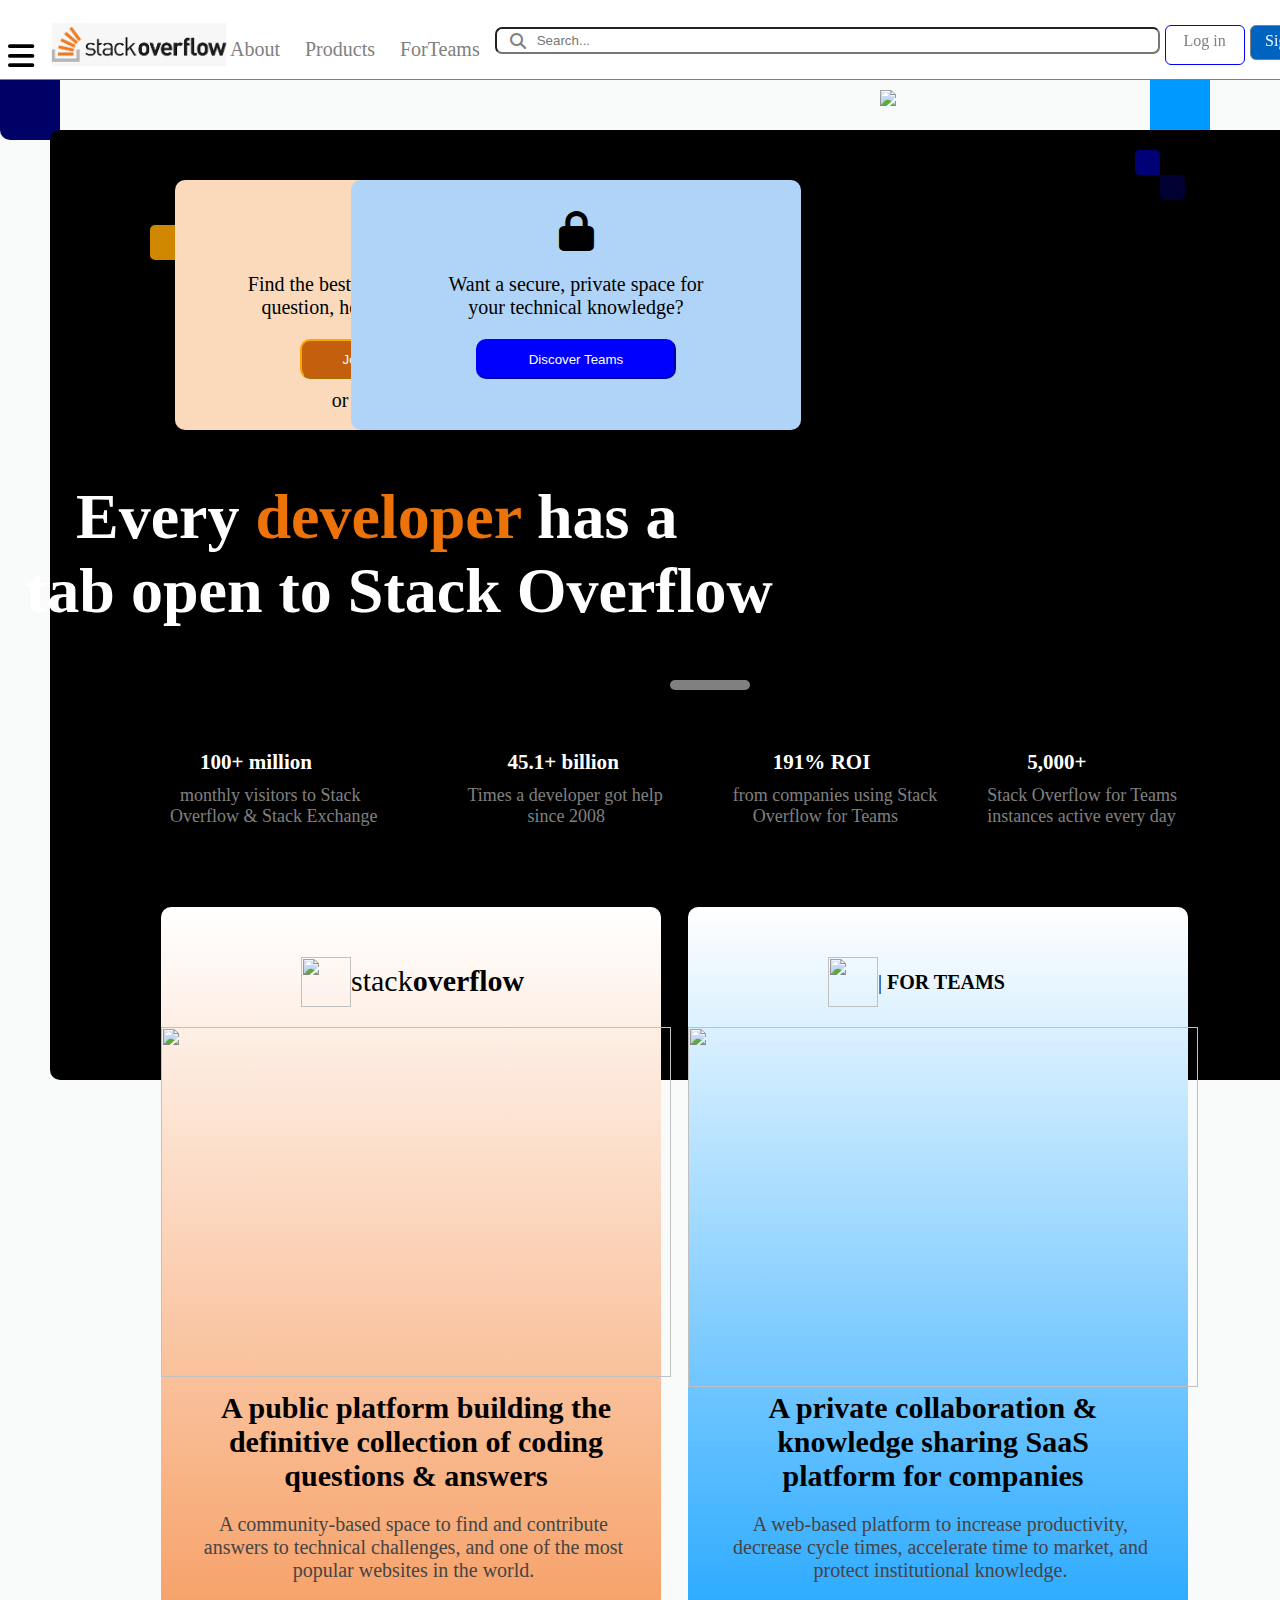
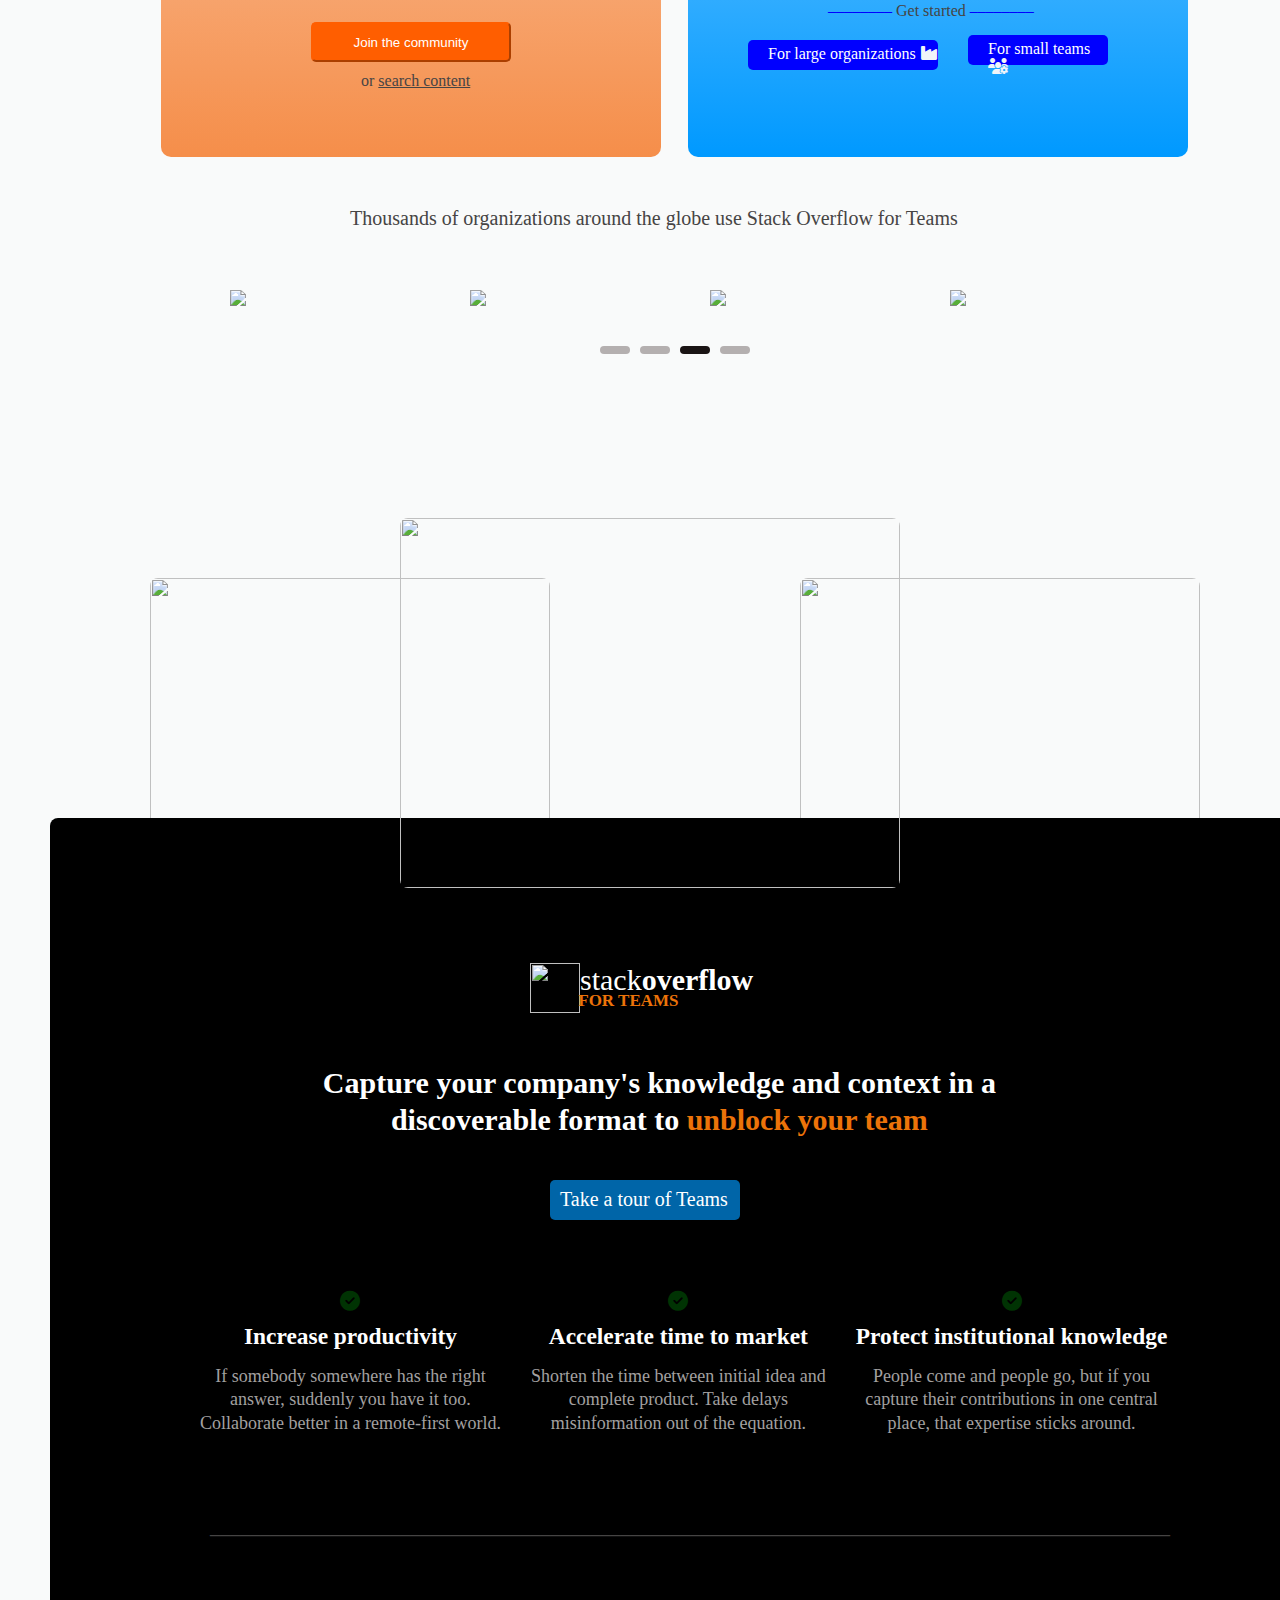
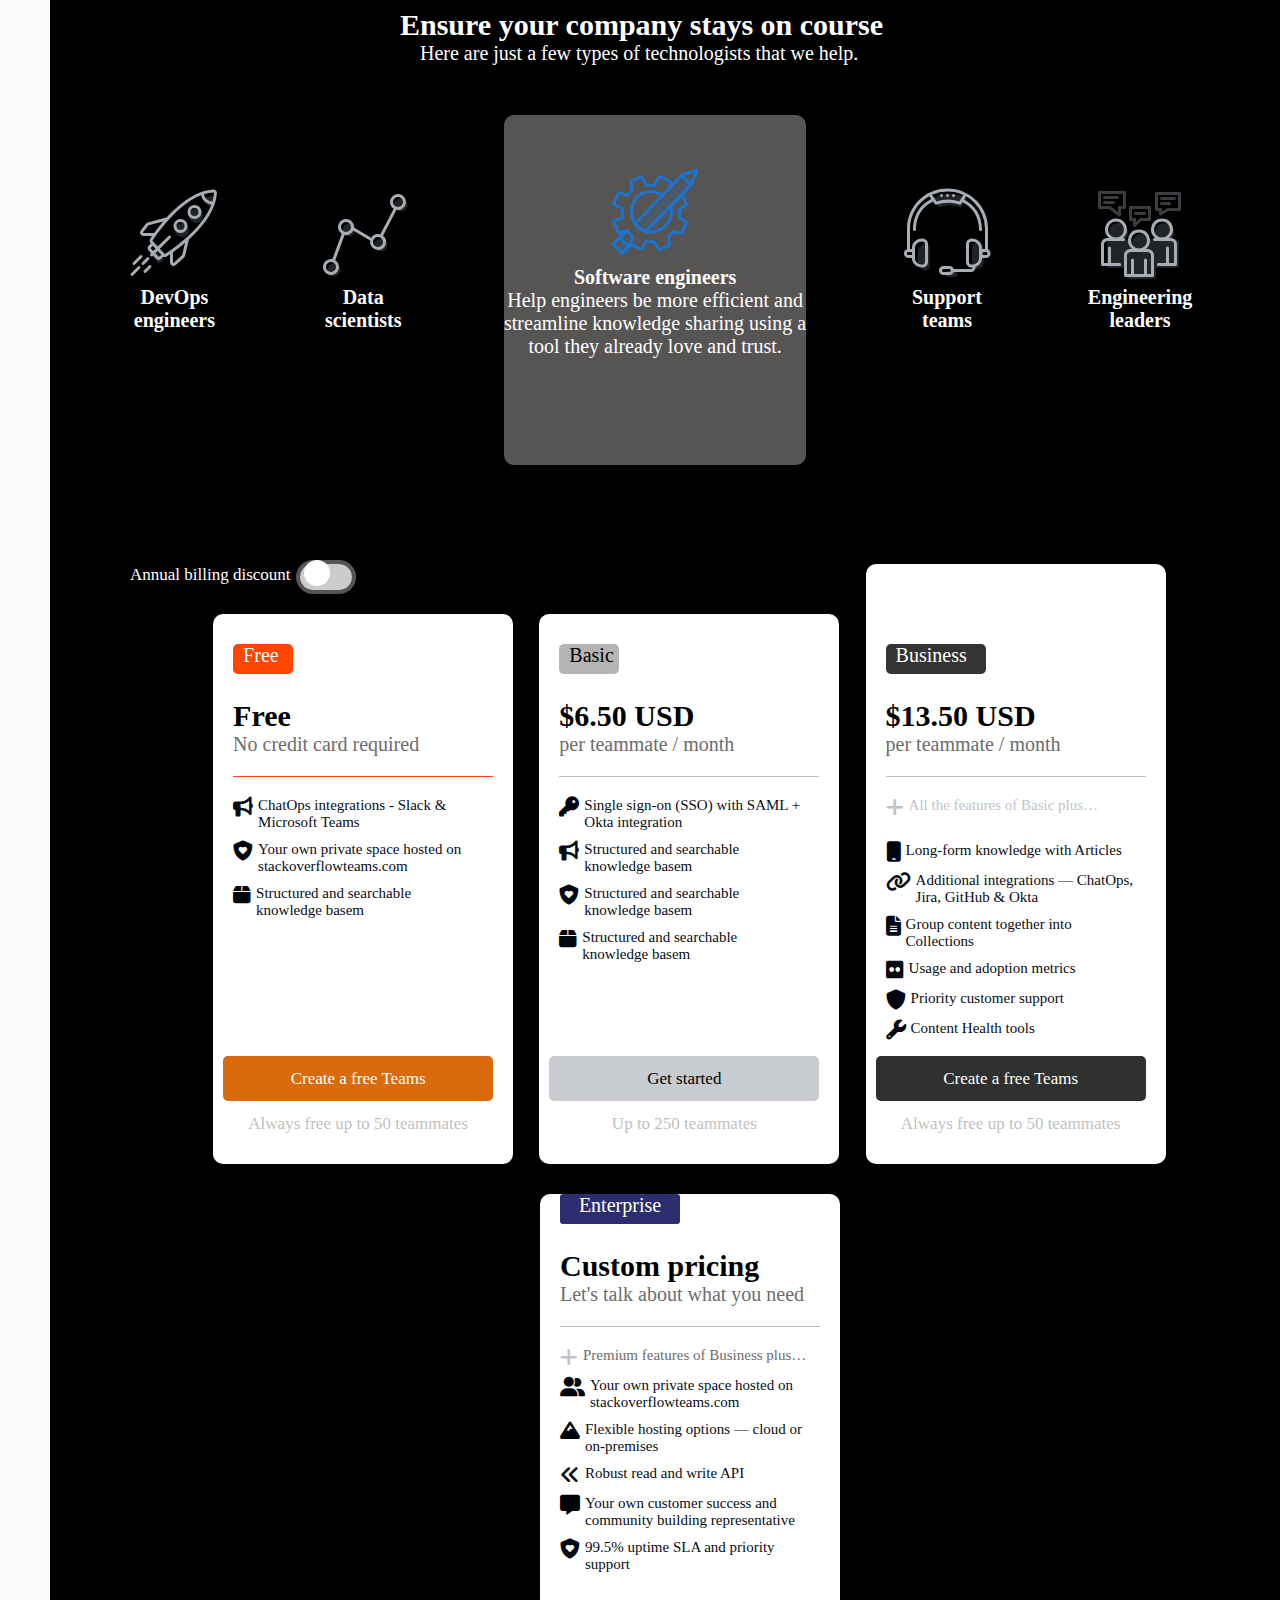
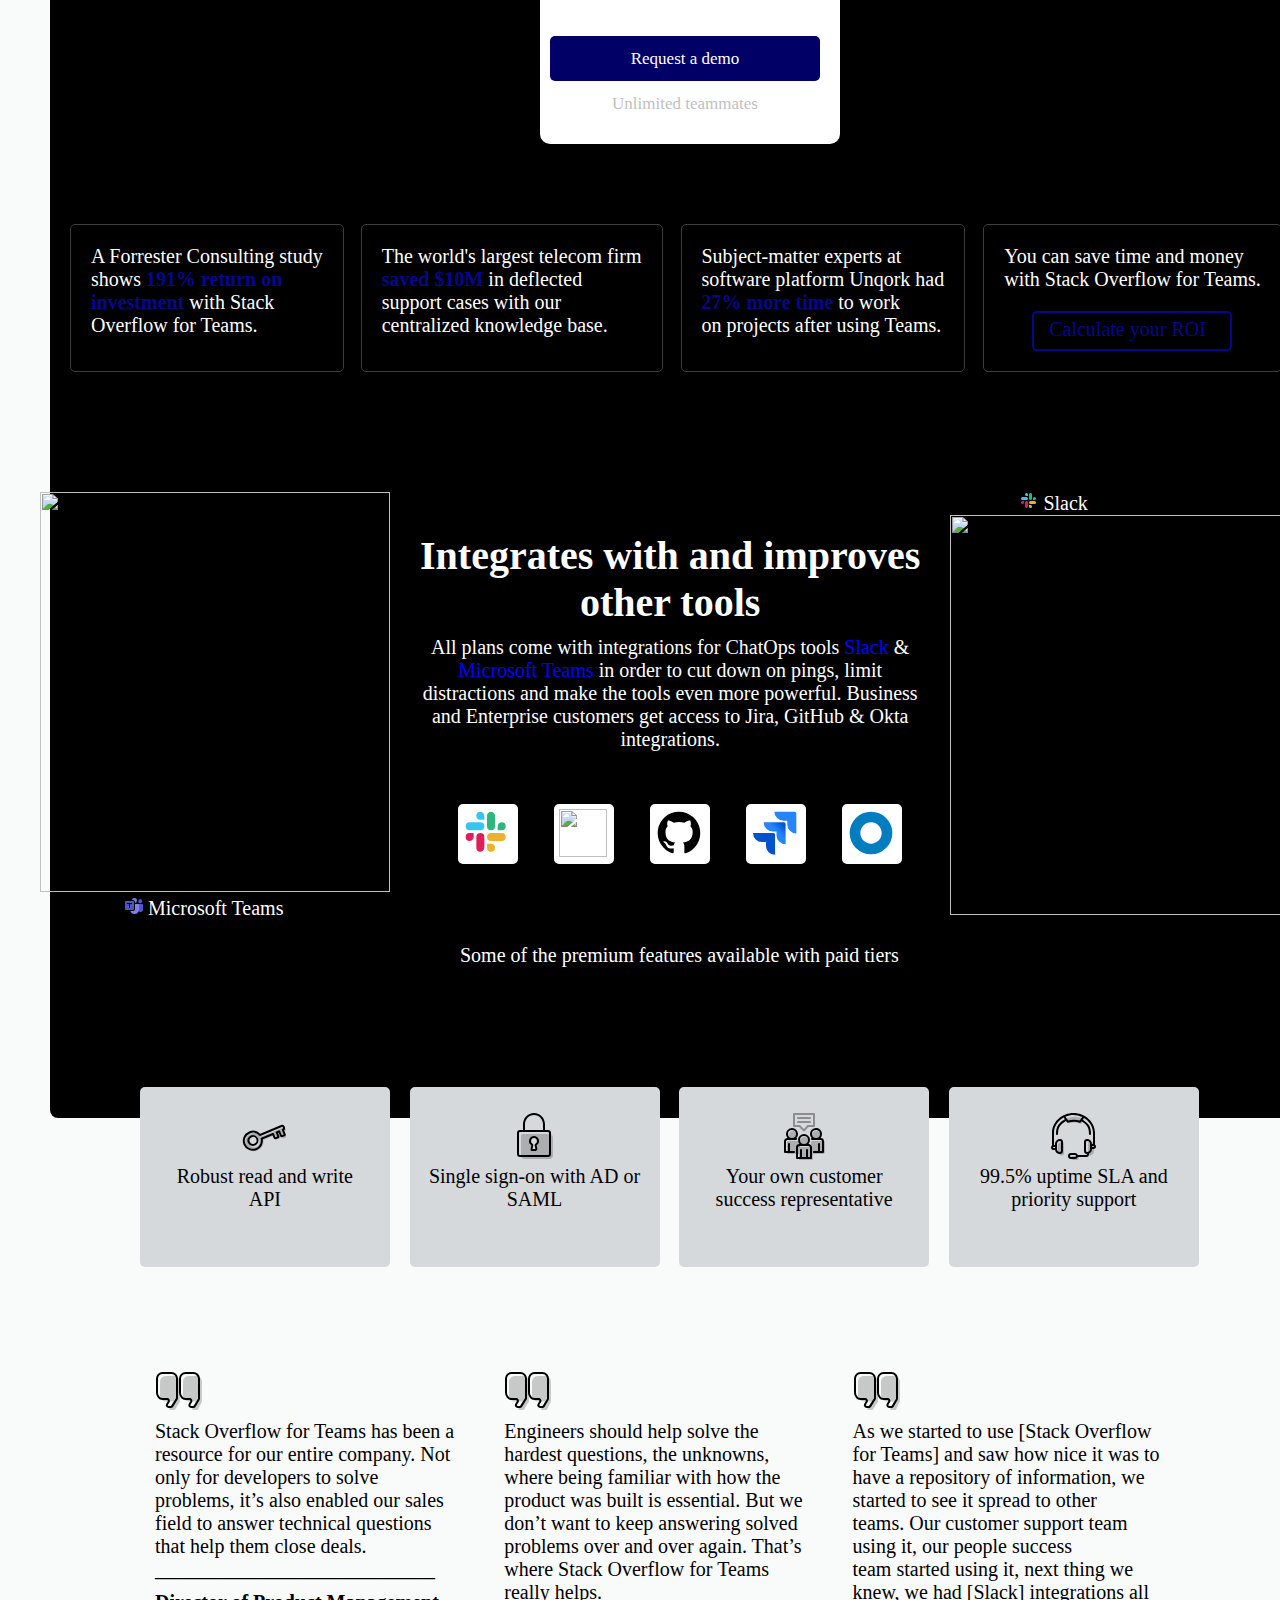
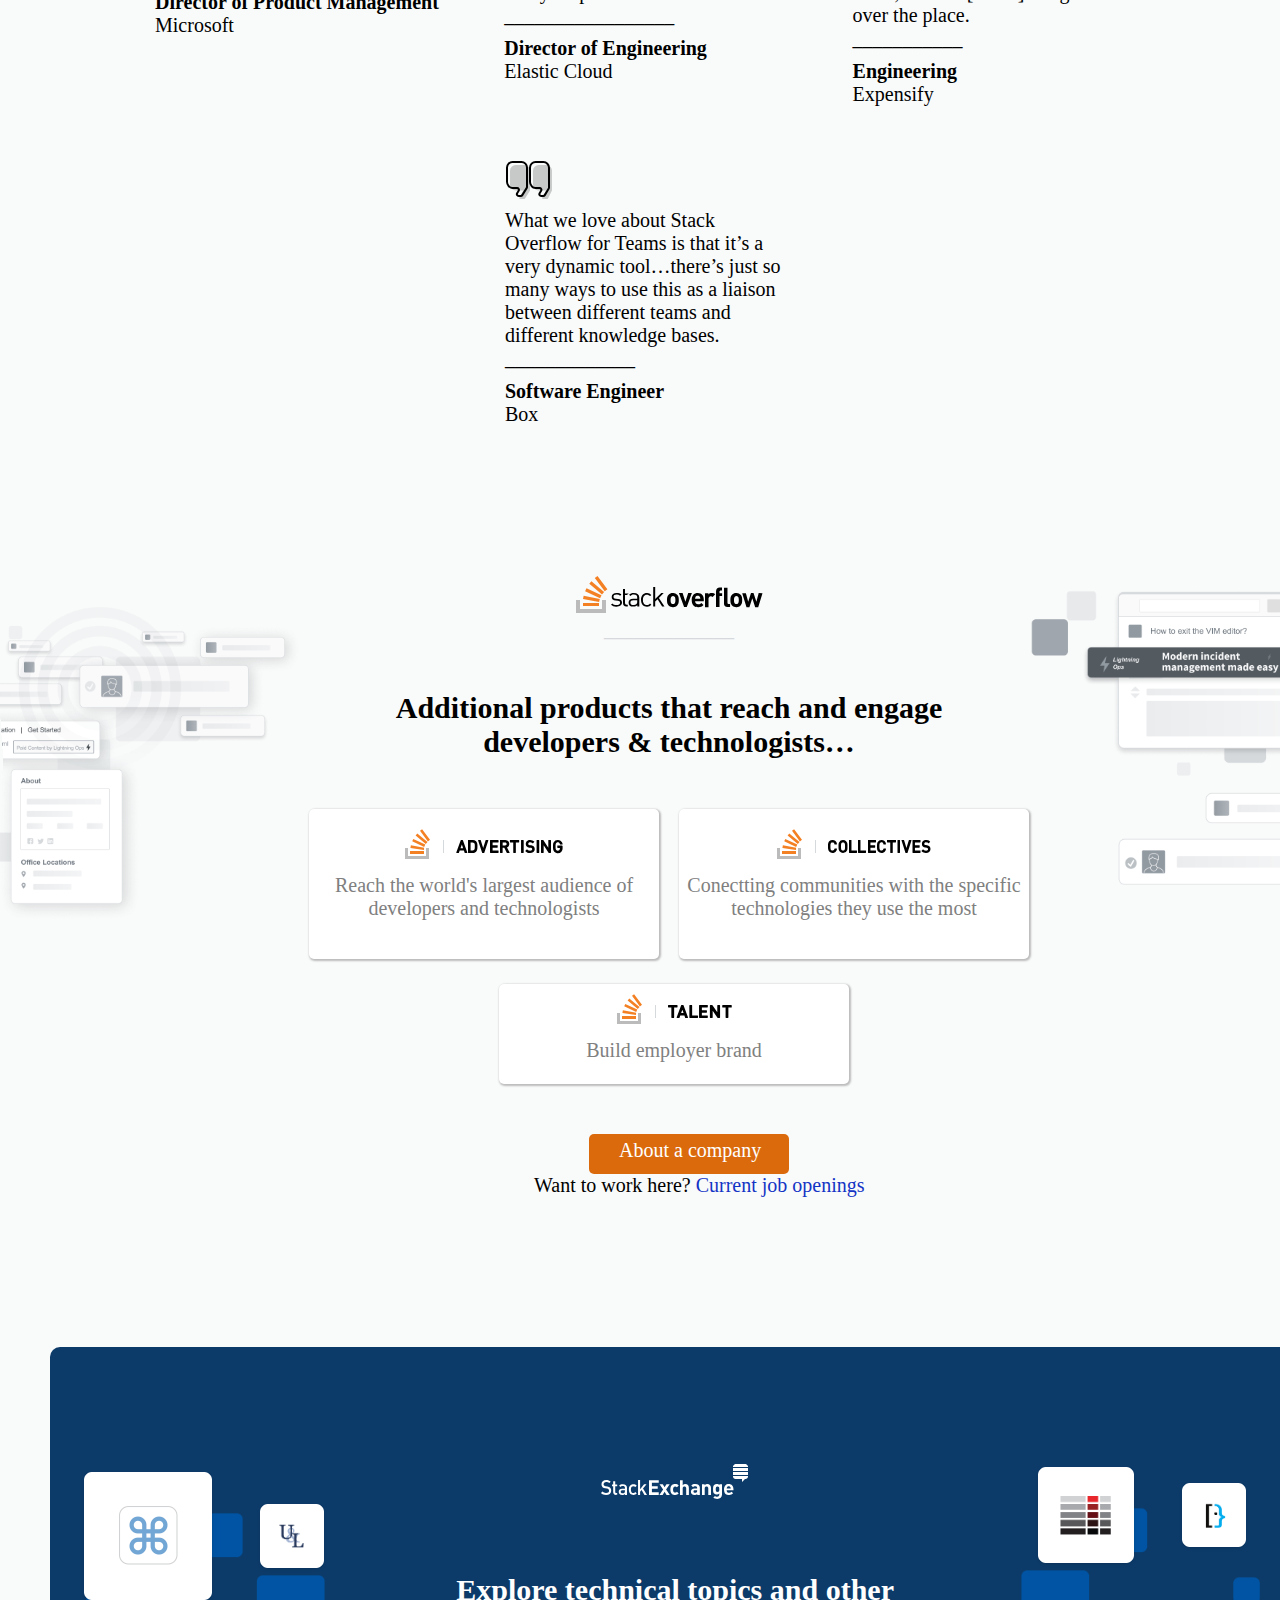
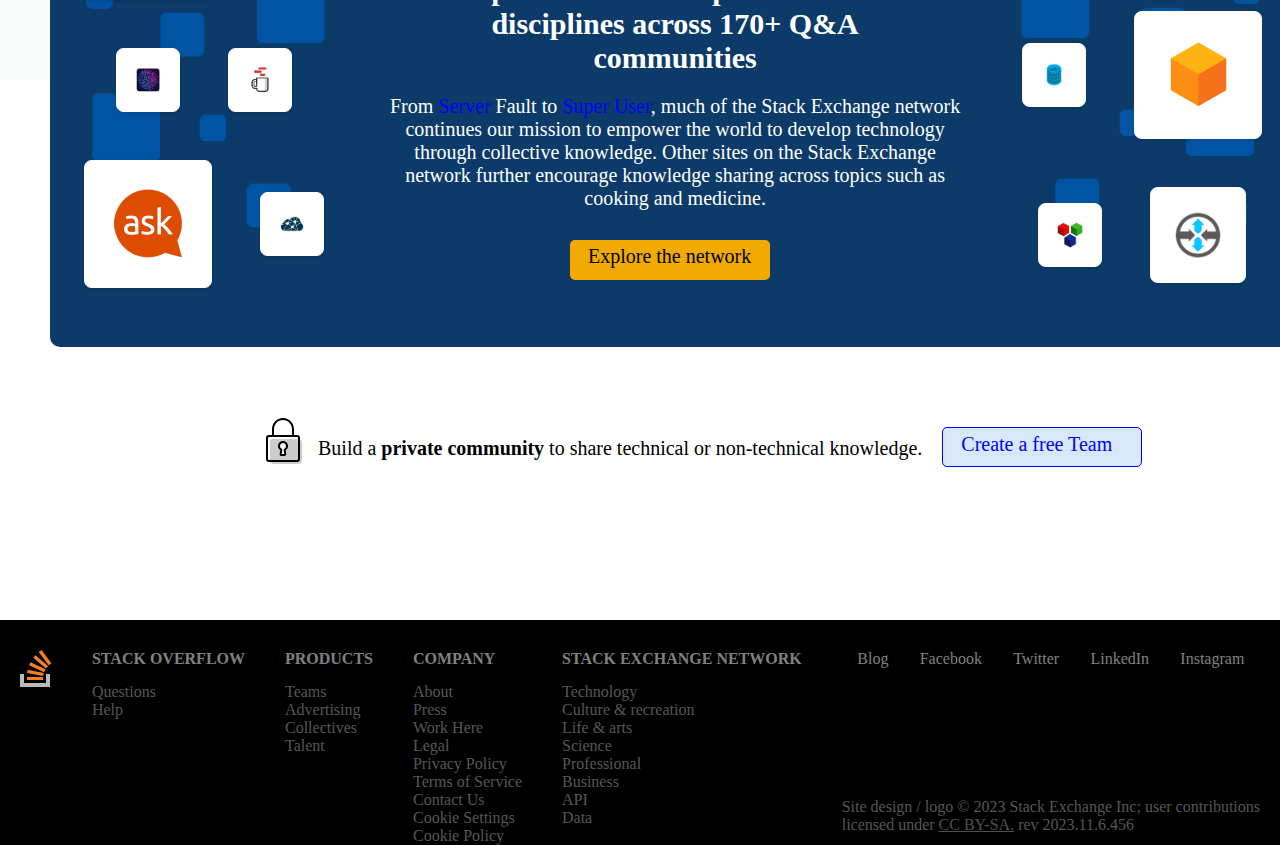
==== BTLWEb.html @ 627a0522 "btl-web" ====
<!DOCTYPE html>
<html lang="en">
<head>
    <meta charset="UTF-8">
    <meta name="viewport" content="width=device-width, initial-scale=1.0">
    <title>Stack Overflow - Where Developers Learn, Share, &amp; Build Careers</title>
    <link rel="stylesheet" href="stylesOVERFLOW.css">
    <link rel="stylesheet" href="https://cdnjs.cloudflare.com/ajax/libs/font-awesome/6.4.2/css/all.min.css">
    <link rel="stylesheet" href="Social-impact.css">
    <link rel="stylesheet" href="Help-improve.css">
    <link ref="stylesheet" href="END.CSS">
    <link ref="stylesheet" href="Login.css">

</head>
<body>
    <div id="Header">
    <header class="thanhchon">
        <div class="thanhchon_logo">
            <div class="logo">
               <a href="" style="color:black; font-size: 20px;"><i class="fa-solid fa-bars fa-xl" style="color: #000000;"></i></a>
                <a href="Help-improve.html" class="topbar_logo" style="position: relative; right: 35px;">
                <div class="logo_overflow" style="margin-left: -10px;">
                    <img src="BTLimg/logoStack.png" style="width: 120px; heght:80px;">
                </div>
            
                </a>
            </div>
        
        <ol class="option" style="margin-top: 30px;">
            <a href="https://stackoverflow.co/"><li class="luachon">About</li></a>
            <a href="https://stackoverflow.com/questions"><li class="luachon">Products</li></a>
            <a href="https://stackoverflow.co/teams/"><li class="luachon"><span>ForTeams</span></li></a>
        </ol>
        <form>    
            <div class="thanhchon_search">
                <i class="fa-solid fa-magnifying-glass fa-beat"></i>
                <input type="text" id="keywor" name ="key" placeholder="Search..." >  
            </div>
            
        </form>
        <nav class="Log_Sign" style="margin-left: 20px;">
            <ol class="content">
                <li class="logIn" style="border: 1px solid blue; color: blue;">
                    <a href="https://stackoverflow.com/users/login?ssrc=head&returnurl=https%3a%2f%2fstackoverflow.com%2f" >Log in</a>
                </li>
                <li class="SignUp" style="">
                    <a href="https://stackoverflow.com/users/signup?ssrc=head">Sign up</a>
                </li>

            </ol>
        </nav>
    </div>
    </header>
    </div>

    <main class="Main">
    <div class="...">
        <div class="Div1">
           
        </div>
        <div class="Div">
            <div class="div1">
                <div class="div2">
                    <div>

                    </div>
                    <div class="div3">
                        <div class="boxMess">
                            
                            <div style="position:relative; right:150px; top:45px;">
                                <div class="my-box ">
                                </div>
                                <div class="my-box " style="background-color:#ec7309; background-color:transpanrent; opacity:0.2; position:relative; left:35px; border-radius:0 5px 5px 5px;">
                                </div>
                                <img src="https://cdn.sstatic.net/Img/home/illo-code.svg?v=a44cdec68cbc" style="position:relative; left:40px; top:90px;">
                                
                            </div>
                            
                            <div style="display:flex; position:relative; right:150px;">
                            
                            <div class="sender" style="color:black">
                                <i class="fa-brands fa-searchengin fa-flip fa-2xl" style="color: #ec7309;"></i>
                                <p id="bon">Find the best answer to your technical</p>
                                <p id="nam">question, help others answer theirs</p>
                                <div class="Signup">
                                    <input style="color:white; height: 40px; position:relative; top:50px; width:200px; background-color:#C45F0E; border-radius: 10px; border-color: orange;" type="button" value="Join the community" onclick="signUp()" name="signUp">
                                </div>
                                <p class="Searchcontent">or <a href="#"><u style="color: #000000;">search content</u></a></p>
                            </div>
                            <span  style="">
                                <div class="my-box " style="background-color: rgb(1, 1, 119); width:25px; height:25px; position:relative; left:500px; top:-30px">
                                </div>
                                <div class="my-box " style="background-color: blue; background-color:transpanrent; opacity:0.2; width:25px; height:25px; position:relative; left:525px; top:-30px; border-radius:0 5px 5px 5px;">
                                </div>
                            </span>
                            <img src="https://cdn.sstatic.net/Img/home/illo-code.svg?v=a44cdec68cbc" style="position:relative; left:220px; top:-90px;">
                            <div class="receiver" style="color:black">
                                <i class="fa-solid fa-lock fa-shake fa-2xl"></i>
                                <p id="bon">Want a secure, private space for</p>
                                <p id="nam">your technical knowledge?</p>
                                <div class="DiscoverTeams">
                                    <input style="height: 40px; width:200px;  position:relative; top:50px; background-color: blue; border-radius: 10px; border-color: blue; color:white;" type="button" value="Discover Teams" onclick="DiscoverTeams()" name="DiscoverTeams">
                                </div>
                                
                            </div>
                            
                        </div>
                        
                        </div>
                        <div class="openTap">
                            <h1 style="display:flex; ">
                               <span style="white-space: nowrap; position:relative; left:50px;">Every <span style="color:#ec7309;"> developer </span> has a</span> 
                            </h1>
                            <h1>tab open to Stack Overflow</h1>
                        </div>
                        
                    </div>
                    <div class="small"></div>
                    <ul class="infor">
                        <li id="p1">
                            <h3 style="position:relative; top:-10px;">100+ million</h3>
                            <p style="color:gray; position:relative; right:20px;">monthly visitors to Stack</p>
                            <p style="color:gray; position:relative; right:30px;">Overflow & Stack Exchange</p>
                        </li>
                        <li id="p2">
                            <h3 style="position:relative; top:-10px;">45.1+ billion</h3>
                            <p style="color:gray; position:relative; right:40px;">Times a developer got help</p>
                            <p style="color:gray;  position:relative; left:20px;">since 2008</p>
                        </li>
                        <li id="p3">
                             
                            <h3 style="position:relative; top:-10px;">191% ROI</h3>
                            <p style="color:gray; position:relative; right:40px;">from companies using Stack</p>
                            <p style="color:gray; position:relative; right:20px;">Overflow for Teams</p>
                        </li>
                        <li id="p4">
                            <h3 style="position:relative; top:-10px;">5,000+</h3>
                            <p style="color:gray; position:relative; right:40px;">Stack Overflow for Teams</p>
                            <p style="color:gray; position:relative; right:40px;">instances active every day</p>
                        </li>
                    </ul>
                   
                <div>
                <div class="Border">
                    <div class="Border1">
                        <div id="logo_Border1">
                            <img src="https://cdn.sstatic.net/Sites/stackoverflow/Img/favicon.ico?v=ec617d715196" style="width:50px; height:50px;">
                            <p style="position:relative; top:7px;">stack<b>overflow</b></p>
                        </div>
                        <img src="https://cdn.sstatic.net/Img/home/illo-public.svg?v=14bd5a506009" width="510" height="350" style="position:relative; top:70px;">
                        <h2 class="doc1">A public platform building the definitive collection of coding questions & answers</h2>     
                        <p id="com1">A community-based space to find and contribute answers to technical challenges, and one of the most popular websites in the world.</p>
                        <div>
                            <input style="color:white; height: 40px; position:relative; left: 150px; top:40px; width:200px; background-color: rgb(255, 94, 0); border-radius: 5px; border-color: rgb(255, 94, 0)" type="button" value="Join the community" onclick="signUp()" name="signUp">
                            <p style="position: relative; top:50px; left:200px; color:rgb(70, 68, 68);">or <a href="#"><u style="color:rgb(70, 68, 68);">search content</u></a></p>
                        </div>

                    </div>
                    <div class="Border2">
                        <div id="logo_Border2">
                            <img src="https://cdn.sstatic.net/Sites/stackoverflow/Img/favicon.ico?v=ec617d715196" style="width:50px; height:50px;">
                            <p style="position:relative; top:14px;">| <b>FOR TEAMS</b></p>
                        </div>
                        <img src="https://cdn.sstatic.net/Img/home/illo-teams.svg?v=7e543f14fcc0" width="510" height="360" style="position:relative; top:70px;">
                        <h2 class="doc2">A private collaboration & knowledge sharing SaaS platform for companies</h2>
                        <p id="com2">A web-based platform to increase productivity, decrease cycle times, accelerate time to market, and protect institutional knowledge.</p>
                        <span id="com3" style="color:blue;">________ <span style="color:rgb(70, 68, 68); position: relative; top:5px;">Get started</span> ________</span>
                        <div class="For_large_organizations">
                            <p><a href="#" style="color: white;">For large organizations </a><i class="fa-solid fa-industry fa-bounce" style="color: #f1f4f9;"></i></p>  
                        </div>
                        <div class="For_small_teams">
                            <p><a href="#" style="color:white;">For small teams</a><i class="fa-solid fa-users-gear fa-bounce" style="color: #f1f4f9;"></i></p>  
                        </div>
                    </div>
                    <section class="Thousands_of">
                        <span>Thousands of organizations around the globe use Stack Overflow for Teams</span>
                        <div class="image">
                            <img src="https://cdn.sstatic.net/Img/product/teams/logos/instacart-alt.svg?v=15bd0b39b197">
                            <img src="https://cdn.sstatic.net/Img/product/teams/logos/microsoft-alt.svg?v=e57319450314">
                            <img src="https://cdn.sstatic.net/Img/product/teams/logos/chevron-alt.svg?v=3bfd2c06a64b">
                            <img src="https://cdn.sstatic.net/Img/product/teams/logos/overstock-alt.svg?v=ed38ea932870">
                        </div>
                        <div class="box1"></div>
                        <div class="box2"></div>
                        <div class="box3"></div>
                        <div class="box4"></div>
                        <section>
                            <div class="Border_img">
                                <div class="Border_img1">
                                    <img style=" width: 400px; height:300px;border-radius: 8px;" src="	https://cdn.sstatic.net/Img/product/teams/screens/illo-question.png?v=14c5863a5550">
                                </div>
                                <div class="Border_img2">
                                    <img style=" width: 400px; height:300px; border-radius: 8px;" src="https://cdn.sstatic.net/Img/product/teams/screens/illo-home-search.png?v=1ccd850cd929">
                                </div>
                                <div class="box_black">
                                    <div class="Border_img3">
                                        <img style=" width: 500px; height:370px; border-radius: 8px;" src="https://cdn.sstatic.net/Img/product/teams/screens/illo-for-you.png?v=ab49238abe04">
                                        <div class="logo_Overflow">
                                            <img style="width: 50px;height:50px;"src="https://cdn.sstatic.net/Sites/stackoverflow/Img/favicon.ico?v=ec617d715196" >
                                            <p class="stack" style="color:white">stack<b>overflow</b></p>
                                            <p style="color:#ec7309; position: relative; top: 28px; right:175px; font-size: 17px;"><b>FOR TEAMS</b></p>   
                                            
                                        </div>
                                        <div id="Capture_your">
                                            <h2>Capture your company's knowledge and context in a</h2>
                                            <h2 style="position:relative; top:-20px;">discoverable format to<span style="color:#ec7309;"> unblock your team</span></h2>
                                        </div>
                                        <div class="Take_a_tour">
                                            <p><a href="https://stackoverflow.co/teams/features/ " style="color:white;">Take a tour of Teams</a></p>  
                                        </div>
                                        <div class="information">
                                            <div class="information-item" >
                                                <i class="fa-solid fa-circle-check" style="color: #003303;"></i>
                                                <h3 style="color:white;">Increase productivity</h3>
                                                <p style="color:rgb(163, 160, 160);">If somebody somewhere has the right <br> answer, suddenly you have it too. <br> Collaborate better in a remote-first world.</p>
                                            </div>
                                            <div class="information-item">
                                                <i class="fa-solid fa-circle-check" style="color: #003303;"></i>
                                                <h3 style="color:white;">Accelerate time to market</h3>
                                                <p style="color:rgb(163, 160, 160);">Shorten the time between initial idea and <br> complete product. Take delays  <br> misinformation out of the equation.</p>
                                            </div>
                                            <div class="information-item">
                                                <i class="fa-solid fa-circle-check" style="color: #003303;"></i>
                                                <h3 style="color:white;">Protect institutional knowledge</h3>
                                                <p style="color:rgb(163, 160, 160);">People come and people go, but if you <br> capture their contributions in one central <br> place, that expertise sticks around.</p>
                                            </div>
                                            
                                        </div>
                                        <div style="position:relative; right:190px; top:150px;">________________________________________________________________________________________________</div>
                                        <div class="Ensure_your">
                                            <h2>Ensure your company stays on course</h2>
                                            <span style="margin-left: 20px; ">Here are just a few types of technologists that we help.</span>
                                            <div class="Software_engineers">
                                                    <div class="DevOps_engineers">
                                                        <svg aria-hidden="true" class="fc-black-350 mb0 mx32 svg-spot spotRocketLg" width="96" height="96" viewBox="0 0 96 96"><path d="M78.2 14.36a1.73 1.73 0 0 1 1.27-1.85 37.5 37.5 0 0 1 7.66-1.5c1.09-.09 1.98.8 1.9 1.89-.21 2.6-.79 5.19-1.56 7.8a1.71 1.71 0 0 1-1.66 1.28c-4.27-.16-7.08-3.56-7.62-7.62ZM34.55 77.77l3.55-2.84-10-11-3.36 2.69c-.89.7-1 2.02-.23 2.86l7.34 8.08c.7.77 1.88.86 2.7.21ZM70.1 37.93a7 7 0 1 0 0-14 7 7 0 0 0 0 14Zm-7 7a7 7 0 1 1-14 0 7 7 0 0 1 14 0Z" opacity=".2" fill="#A7ADB4"></path><path d="M75.5 27a7 7 0 1 1-14 0 7 7 0 0 1 14 0Zm-7 4a4 4 0 1 0 0-8 4 4 0 0 0 0 8Zm-14 17a7 7 0 1 0 0-14 7 7 0 0 0 0 14Zm4-7a4 4 0 1 1-8 0 4 4 0 0 1 8 0ZM27.21 70.41l2.93 3.23a3.47 3.47 0 0 0 4.74.37l2.82-2.25c.95.34 2.03.25 2.95-.33.8-.51 1.95-1.26 3.35-2.2v8.29c0 3.02 3.6 4.6 5.82 2.56l8.25-7.56a3.5 3.5 0 0 0 1.03-1.77l3.84-16.33c1.7-1.53 3.4-3.13 5.08-4.8 11.26-11.2 22.04-25.83 22.92-41.56a3.32 3.32 0 0 0-3.5-3.5c-15.71.86-30.38 11.47-41.59 22.54a161.7 161.7 0 0 0-5.19 5.4 1.5 1.5 0 0 0-.54.05l-18.35 4.83c-.74.2-1.4.63-1.87 1.25l-5.18 6.8A3.47 3.47 0 0 0 17.48 51H26c-.83 1.21-1.5 2.2-1.95 2.92a3.42 3.42 0 0 0 .38 4.2l.4.43-2.06 2.06a3.47 3.47 0 0 0-.11 4.79l2.53 2.79-.75.75a1.5 1.5 0 0 0 2.12 2.12l.65-.65ZM87.95 7.9c-.17 2.9-.7 5.78-1.53 8.61a9.21 9.21 0 0 1-5.8-2.27 7.13 7.13 0 0 1-2.6-4.88 39.23 39.23 0 0 1 9.59-1.8c.2 0 .35.15.34.34ZM47.96 29.24c7.87-7.77 17.2-15.02 27.15-18.87a10.32 10.32 0 0 0 3.54 6.13 12.33 12.33 0 0 0 6.8 2.95c-3.8 10.29-11.39 19.93-19.54 28.03A169.1 169.1 0 0 1 39.04 68.9c-.15.1-.37.08-.53-.09l-4.68-5.02 10.73-10.73a1.5 1.5 0 0 0-2.12-2.12L31.78 61.6l-5.16-5.53a.42.42 0 0 1-.06-.52 167.03 167.03 0 0 1 21.4-26.31Zm-18.3 34.48-2.35 2.35-2.43-2.69a.47.47 0 0 1 .01-.65l1.99-1.99 2.78 2.98Zm-.33 4.57 2.37-2.37 3.64 3.89L33 71.67a.47.47 0 0 1-.65-.05l-3.03-3.33ZM47 67.15c3.38-2.4 7.6-5.56 12.06-9.34l-2.88 12.25a.47.47 0 0 1-.14.24l-8.25 7.56a.47.47 0 0 1-.79-.34V67.15Zm-9.8-30.73A177.28 177.28 0 0 0 28.11 48H17.48a.47.47 0 0 1-.37-.76l5.17-6.8a.47.47 0 0 1 .26-.16l14.67-3.86ZM14.06 81.44a1.5 1.5 0 0 1 0 2.12l-7 7a1.5 1.5 0 0 1-2.12-2.12l7-7a1.5 1.5 0 0 1 2.12 0Zm9-6.88a1.5 1.5 0 0 0-2.12-2.12l-5 5a1.5 1.5 0 0 0 2.12 2.12l5-5Zm-7-4.12a1.5 1.5 0 0 1 0 2.12l-7 7a1.5 1.5 0 0 1-2.12-2.12l7-7a1.5 1.5 0 0 1 2.12 0Zm9 12.12a1.5 1.5 0 0 0-2.12-2.12l-5 5a1.5 1.5 0 0 0 2.12 2.12l5-5Z" fill="#A7ADB4"></path></svg>
                                                        <div>
                                                        <b style="margin-top:80px;">DevOps<br>engineers</b>
                                                        </div>
                                                    </div>
                                                    <div class="Data_scientists">
                                                        <svg aria-hidden="true" class="fc-black-350 mb0 mx32 svg-spot spotMetricsLg" width="96" height="96" viewBox="0 0 96 96"><path d="M86 26.5a6.5 6.5 0 1 0 0-13 6.5 6.5 0 0 0 0 13Zm-52 25a6.5 6.5 0 1 0 0-13 6.5 6.5 0 0 0 0 13Zm-15 40a6.5 6.5 0 1 0 0-13 6.5 6.5 0 0 0 0 13ZM72.5 60a6.5 6.5 0 1 1-13 0 6.5 6.5 0 0 1 13 0Z" opacity=".2" fill="#A7ADB4"></path><path d="M75 17a8 8 0 1 1 6.49 7.86L68.04 50.79A7.98 7.98 0 0 1 63 65a8 8 0 0 1-7.85-9.55l-17-9.84a8 8 0 0 1-8.56 4.27L20.21 75.2a8 8 0 1 1-2.8-1.08l9.38-25.32a8 8 0 1 1 12.19-6.18l17.3 10.02a8 8 0 0 1 9.12-3.27l13.29-25.63A8 8 0 0 1 75 17Zm8-5a5 5 0 1 0 0 10 5 5 0 0 0 0-10ZM31 37a5 5 0 1 0 0 10 5 5 0 0 0 0-10ZM16 77a5 5 0 1 0 0 10 5 5 0 0 0 0-10Zm42-20a5 5 0 1 0 10 0 5 5 0 0 0-10 0Z" fill="#A7ADB4"></path></svg>    
                                                        <div>
                                                        <b>Data<br>scientists</b>
                                                        </div>
                                                    </div>
                                                    <div class="Software-engineers">
                                                        <div>
                                                            <svg aria-hidden="true" class="fc-black-350 mb0 mx32 svg-spot spotTechnicalWritingLg" width="96" height="96" viewBox="0 0 96 96"><path d="M33.3 60.21a1 1 0 0 1-.04-1.46l41.1-40.1a1 1 0 0 1 .33-.22l10.83-4.17a1 1 0 0 1 1.31 1.25l-3.26 9.78a1 1 0 0 1-.22.37L43.17 67.8a1 1 0 0 1-1.4.05l-8.48-7.64Zm-9.19 19.02a1 1 0 0 0 .38.98l2.12 1.61a1 1 0 0 1 .11 1.49l-9.1 9.48a3 3 0 0 1-4.29.04l-5.1-5.1a3 3 0 0 1 .11-4.35l12.5-11.28a1 1 0 0 1 1.33-.01l2.38 2.08a1 1 0 0 1 .33.94l-.77 4.12Z" opacity=".2" fill="#1B75D0"></path><path d="M91.4 5.56a1.5 1.5 0 0 0-1.87-1.98l-15 5c-.24.07-.44.2-.61.38l-9.2 9.6.26-1.85a1.5 1.5 0 0 0-.86-1.58l-11-5a1.5 1.5 0 0 0-1.93.64l-4.51 8.12c-2.16-.21-4.27-.2-6.35 0l-4.52-8.12a1.5 1.5 0 0 0-1.93-.64l-11 5a1.5 1.5 0 0 0-.84 1.73l1.77 7.06c-.9.76-1.6 1.62-2.22 2.46-.32.44-.63.9-.93 1.33v.01a245.75 245.75 0 0 1-.71 1.01l-7.98-2.65a1.5 1.5 0 0 0-1.85.84l-5 12a1.5 1.5 0 0 0 .77 1.95l8 3.56c-.2 2.27-.2 4.93 0 7.14l-8 3.56a1.5 1.5 0 0 0-.77 1.95l5 12a1.5 1.5 0 0 0 1.85.84l2.58-.86-9.57 8.84a1.5 1.5 0 0 0-.04 2.16l9 9a1.5 1.5 0 0 0 2.12 0l7.77-7.76 10.05 4.57c.73.33 1.6.02 1.96-.7l3.53-7.06c2.19.22 4.34.2 6.45-.02l5.48 7.31c.4.54 1.13.74 1.76.5l10-4c.62-.26 1-.9.93-1.57l-.9-8.13a21 21 0 0 0 3.99-4.01l7.06 1.77a1.5 1.5 0 0 0 1.73-.84l5-11a1.5 1.5 0 0 0-.5-1.84L74.1 51.8c.24-2.24.22-4.44 0-6.6l6.28-4.48c.57-.4.78-1.15.52-1.8l-3.59-8.64a1.5 1.5 0 0 0-.58-.7l8.35-8.53c.14-.14.25-.3.32-.5l6-15ZM20.01 68.1c.1-.09.18-.19.25-.3 1 1.46 2.1 2.94 3.55 4.24l-1.67 6.7-.65.64-5.94-5.94a1.5 1.5 0 0 0-.86-.43l5.32-4.9ZM13 74.58c.02.36.17.7.44.98l5.94 5.94L15 85.88l-6.84-6.84L13 74.58Zm12.34 3.74 1.62-6.46a1.5 1.5 0 0 0-.53-1.54c-1.7-1.33-2.8-2.93-4.13-4.86l-.57-.82a1.5 1.5 0 0 0-1.7-.56l-7.68 2.56-3.9-9.36 7.66-3.4c.6-.28.96-.91.88-1.57a37.6 37.6 0 0 1 0-8.61 1.5 1.5 0 0 0-.88-1.57l-7.66-3.4 3.9-9.37 7.68 2.56c.6.2 1.26 0 1.65-.5.45-.57.86-1.15 1.24-1.7l.22-.32.87-1.24a10.1 10.1 0 0 1 2.35-2.43c.5-.36.75-.99.6-1.6l-1.7-6.78 8.6-3.91 4.33 7.79c.3.53.89.84 1.5.76a29.4 29.4 0 0 1 7.61 0 1.5 1.5 0 0 0 1.51-.76l4.33-7.8 8.72 3.97-.7 4.87-6.23 6.5a14.06 14.06 0 0 0-4.86-2.61A21.77 21.77 0 0 0 43.5 25C31.49 25 23 34.69 23 46.5c0 11.76 8.53 22.1 20.6 22.1C55.47 68.6 66 58.44 66 46.5a10.2 10.2 0 0 0-1.14-4.65l-.02-.02a4.72 4.72 0 0 0-.03-.06l9.84-10.06 3 7.26-6.02 4.3A1.5 1.5 0 0 0 71 44.7c.32 2.5.35 5.04 0 7.61-.07.55.17 1.1.62 1.42l6 4.28-3.98 8.74-6.79-1.7a1.5 1.5 0 0 0-1.54.53c-1.66 2.12-2.65 3.29-4.68 4.7-.45.31-.7.85-.63 1.4l.87 7.86L53 82.69l-5.31-7.08a1.5 1.5 0 0 0-1.39-.59c-2.5.32-5.04.35-7.61 0a1.5 1.5 0 0 0-1.54.82l-3.36 6.7-8.32-3.78a1.5 1.5 0 0 0-.14-.43Zm37.38-53.34a1.5 1.5 0 0 0 1.26-1.27l.01-.06 10.54-11 7.36 7.36-43.73 44.7a17.18 17.18 0 0 1-8-5.76l32.56-33.97ZM49.1 29c1.62.55 2.93 1.23 3.74 1.94L28.47 56.38A20.59 20.59 0 0 1 26 46.5C26 36.14 33.34 28 43.5 28c1.58 0 3.68.35 5.61 1Zm-5.52 36.6c-.67 0-1.34-.04-1.99-.11l20.96-21.43.02.04v.02c.21.59.42 1.42.42 2.38 0 10.23-9.12 19.1-19.4 19.1Zm39.86-48.27-6.42-6.42L87.4 7.45l-3.96 9.88Z" fill="#1B75D0"></path></svg>
                                                        </div>
                                                        <div>
                                                        <b>Software engineers</b>
                                                        <p style="">Help engineers be more efficient and<br> streamline knowledge sharing using a<br> tool they already love and trust.</p>
                                                        </div>
                                                    </div>
                                                    <div class="Support_teams">
                                                        <svg aria-hidden="true" class="fc-black-350 mb0 mx32 svg-spot spotHeadsetLg" width="96" height="96" viewBox="0 0 96 96"><path d="M67.37 12.9A38.67 38.67 0 0 0 50.8 9a38.02 38.02 0 0 0-16.47 3.9c-.38.3-.44.74-.19 1.2l4.74 7.49c.24.35.79.61 1.29.6.1-.01.21-.04.32-.07 1.01-.29 6.76-1.88 10.4-1.88 3.7 0 9.6 1.65 10.45 1.9.07.02.14.04.22.04.44.05 1-.15 1.25-.6l4.73-7.49c.26-.44.2-.9-.18-1.18ZM19 77.5a7.84 7.84 0 0 0 7.79 7.88 3.98 3.98 0 0 0 3.93-3.9v-18.5A4 4 0 0 0 26.8 59a7.84 7.84 0 0 0-7.8 7.89v10.6Zm57.94 6.88c4.3 0 7.78-3.54 7.78-7.89V65.9a7.84 7.84 0 0 0-7.78-7.9A4 4 0 0 0 73 61.99v18.5a3.98 3.98 0 0 0 3.94 3.89ZM49 92h6a3 3 0 0 0 0-6h-6a3 3 0 0 0 0 6Z" opacity=".2" fill="#A7ADB4"></path><path d="M54.5 12a1.5 1.5 0 1 0 0-3 1.5 1.5 0 0 0 0 3ZM50 10.5a1.5 1.5 0 1 1-3 0 1.5 1.5 0 0 1 3 0ZM42.5 12a1.5 1.5 0 1 0 0-3 1.5 1.5 0 0 0 0 3ZM11 43.69a37.1 37.1 0 0 1 19.3-32.54l1.99 2.93C20.7 19.81 13.95 30.6 13.95 44.57a1.5 1.5 0 0 0 3 0c0-13 6.27-22.8 17-27.96l.05-.02 1.66 2.44c.38.57 1.1.8 1.74.57a34.63 34.63 0 0 1 11.47-1.97c4.03 0 7.94.63 11.45 1.96.66.25 1.4 0 1.79-.58l1.33-2.06c10.35 5.35 16.59 14.92 16.59 27.62a1.5 1.5 0 0 0 3 0c0-13.74-6.78-24.26-17.95-30.14l1.99-3.06A37.8 37.8 0 0 1 75 17.41a36.77 36.77 0 0 1 11 26.28V64h-3v-1.23c0-5.26-4.7-9.27-10.13-9.27-3.06 0-5.87 2.31-5.87 5.43v18.23c0 3.05 2.83 5.34 5.87 5.34.2 0 .4 0 .59-.02-.07.39-.21.77-.4 1.06-.28.43-.5.46-.56.46H54.74a4.5 4.5 0 0 0-4.24-3h-6a4.5 4.5 0 0 0 0 9h6a4.5 4.5 0 0 0 4.24-3H72.5a3.7 3.7 0 0 0 3.07-1.83c.6-.92.93-2.08.93-3.17v-.03a1.78 1.78 0 0 0 0-.09c3.74-1.32 6.5-4.62 6.5-8.65V73h4.33c2.46 0 4.17-2.19 4.17-4.5 0-1.74-.97-3.41-2.5-4.13V43.69c0-11.12-4.5-21.1-11.88-28.41A40.39 40.39 0 0 0 48.5 3.5C26.1 3.5 8 21.45 8 43.69v20.48a4.5 4.5 0 0 0-3 4.33C5 70.81 6.7 73 9.17 73H13v.23c0 5.26 4.7 9.27 10.13 9.27 3.04 0 5.87-2.3 5.87-5.34V58.93c0-3.12-2.8-5.43-5.87-5.43C17.7 53.5 13 57.51 13 62.77V64h-2V43.69ZM37.5 16.4 33 9.8a37.72 37.72 0 0 1 15.5-3.3 37.5 37.5 0 0 1 15.89 3.49l-4.16 6.39a37.63 37.63 0 0 0-22.73.03Zm14.25 68.26a1.5 1.5 0 0 0 0 1.66c-.27.4-.73.67-1.25.67h-6a1.5 1.5 0 0 1 0-3h6c.52 0 .98.27 1.25.67ZM23.13 56.5c1.7 0 2.87 1.26 2.87 2.43v18.23c0 1.06-1.14 2.34-2.87 2.34-4.08 0-7.13-2.96-7.13-6.27V62.77c0-3.31 3.05-6.27 7.13-6.27ZM9.17 67H13v3H9.17C8.69 70 8 69.5 8 68.5S8.69 67 9.17 67ZM70 58.93c0-1.17 1.16-2.43 2.87-2.43 4.08 0 7.13 2.96 7.13 6.27v10.46c0 3.31-3.05 6.27-7.13 6.27-1.73 0-2.87-1.28-2.87-2.34V58.93ZM83.5 70v-3h3.83c.48 0 1.17.5 1.17 1.5s-.69 1.5-1.17 1.5H83.5Z" fill="#A7ADB4"></path></svg>
                                                        <div>
                                                        <b>Support<br> teams</b>
                                                        </div>
                                                    </div>
                                                    <div class="Engineering_leaders">
                                                        <svg aria-hidden="true" class="fc-black-350 mb0 mx32 svg-spot spotPeopleLg" width="96" height="96" viewBox="0 0 96 96"><path d="M36 47.5a9.48 9.48 0 0 1-3.67 7.5h5.76a1 1 0 0 1 .7.29l1.39 1.36A9.5 9.5 0 0 1 57.87 54h7.7a9.5 9.5 0 1 1 13.86 0H83a4 4 0 0 1 4 4v23a2 2 0 0 1-2 2H64v10a1 1 0 0 1-1 1H36a1 1 0 0 1-1-1V83H16a1 1 0 0 1-1-1V59a4 4 0 0 1 4-4h1.67a9.48 9.48 0 0 1 5.83-17 9.5 9.5 0 0 1 9.5 9.5Z" opacity=".2" fill="#A7ADB4"></path><path d="M13 44.5A11 11 0 1 1 30.98 53h.52a1.5 1.5 0 0 1 0 3H15.54C13.5 56 12 57.54 12 59.21V78h4.38a1.5 1.5 0 0 1-.38-1V63a1.5 1.5 0 0 1 3 0v14c0 .38-.14.73-.38 1h9.06a1.5 1.5 0 0 1 0 3H10.5A1.5 1.5 0 0 1 9 79.5V59.21c0-3.5 3.03-6.21 6.54-6.21h1.48A10.98 10.98 0 0 1 13 44.5Zm11-8a8 8 0 1 0 0 16 8 8 0 0 0 0-16Zm23 8A11 11 0 0 0 40.02 64h-1.33C35.12 64 32 66.73 32 70.3v20.2c0 .83.67 1.5 1.5 1.5h27c.83 0 1.5-.67 1.5-1.5V70.3c0-3.57-3.12-6.3-6.7-6.3h-1.32A11 11 0 0 0 47 44.5Zm-8 11a8 8 0 1 1 16 0 8 8 0 0 1-16 0Zm-4 14.8c0-1.7 1.55-3.3 3.7-3.3h16.6c2.15 0 3.7 1.6 3.7 3.3V89h-4V75a1.5 1.5 0 0 0-3 0v14H42V75a1.5 1.5 0 0 0-3 0v14h-4V70.3Zm35-36.8A11 11 0 0 1 76.98 53h1.7A6.28 6.28 0 0 1 85 59.21V79.5c0 .83-.67 1.5-1.5 1.5H66.32a1.5 1.5 0 0 1 0-3h8.06a1.5 1.5 0 0 1-.38-1V63a1.5 1.5 0 0 1 3 0v14c0 .38-.14.73-.38 1H82V59.21A3.28 3.28 0 0 0 78.68 56H62.5a1.5 1.5 0 0 1 0-3h.52A11 11 0 0 1 70 33.5Zm8 11a8 8 0 1 0-16 0 8 8 0 0 0 16 0Z" fill="#A7ADB4"></path><path d="M12.5 11a1.5 1.5 0 0 0 0 3h13a1.5 1.5 0 0 0 0-3h-13ZM11 17.5c0-.83.67-1.5 1.5-1.5h9a1.5 1.5 0 0 1 0 3h-9a1.5 1.5 0 0 1-1.5-1.5Zm-5-10C6 6.67 6.67 6 7.5 6h25c.83 0 1.5.67 1.5 1.5v15c0 .83-.67 1.5-1.5 1.5H29v6a1.5 1.5 0 0 1-2.4 1.2L17 24H7.5A1.5 1.5 0 0 1 6 22.5v-15ZM9 9v12h8.5c.32 0 .64.1.9.3L26 27v-6h5V9H9Zm60.5 3a1.5 1.5 0 0 0 0 3h13a1.5 1.5 0 0 0 0-3h-13ZM68 18.5c0-.83.67-1.5 1.5-1.5h8a1.5 1.5 0 0 1 0 3h-8a1.5 1.5 0 0 1-1.5-1.5ZM87.5 7c.83 0 1.5.67 1.5 1.5v16c0 .83-.67 1.5-1.5 1.5H76.42l-7.15 4.29A1.5 1.5 0 0 1 67 29v-3h-2.5a1.5 1.5 0 0 1-1.5-1.5v-16c0-.83.67-1.5 1.5-1.5h23ZM86 23V10H66v13h4v3.35l5.23-3.14c.23-.14.5-.21.77-.21h10Zm-42.5 4a1.5 1.5 0 0 0 0 3h9a1.5 1.5 0 0 0 0-3h-9ZM59 22.5c0-.83-.67-1.5-1.5-1.5h-19c-.83 0-1.5.67-1.5 1.5v12c0 .83.67 1.5 1.5 1.5H41v4.5a1.5 1.5 0 0 0 2.56 1.06L49.12 36h8.38c.83 0 1.5-.67 1.5-1.5v-12ZM40 24h16v9h-8.12L44 36.88V33h-4v-9Z" opacity=".35" fill="#A7ADB4"></path></svg>
                                                        <div>
                                                        <b>Engineering<br> leaders</b>
                                                        </div>
                                                    </div>
                                            </div>
                                            <div class="nhi">
                                                <div class="switch">
                                                    <p class="flex--item s-label fw-normal mr8 us-none" >Annual billing discount</p>
                                                    <div class="toggle-container">
                                                        <!-- Input checkbox -->
                                                        <input type="checkbox" class="toggle-input" id="toggle">
                                                        <!-- Slider (nút công tắc) -->
                                                        <label class="toggle-slider" for="toggle"></label>
                                                    </div>
                                                </div>
                                                <div>
                                                    <div class="Nhi">
                                                        <div class="Nhi1">
                                                            <div class="Free">
                                                                <p style="color:white;">Free</p>  
                                                            </div>
                                                            <div>
                                                                <p style="color:black; font-size: 30px; margin-top: 25px;  margin-left: 20px;"><b>Free</b></p>
                                                                <p style="color:#6e6c6c; margin-left: 20px;">No credit card required</p>
                                                            </div >
                                                            <div style="border-bottom: 1px solid orangered; margin: 20px ; "></div>
                                                            <div class="bullhorn">
                                                                <i class="fa-solid fa-bullhorn" style="color: #080d16;"></i>
                                                                <p style="color:#080d16; font-size: 15px; padding-left: 5px;">ChatOps integrations - Slack & <br>Microsoft Teams</p>
                                                            </div>
                                                            <div class="security">
                                                                <i class="fa-solid fa-shield-heart" style="color: #00040a;"></i>
                                                                <p style="color:#080d16; font-size: 15px; padding-left: 5px;">Your own private space hosted on <br>stackoverflowteams.com</p>
                                                            </div>
                                                            <div class="box">
                                                                <i class="fa-solid fa-box" style="color: #00060f;"></i>
                                                                <p style="color:#080d16; font-size: 15px; padding-left: 5px;">Structured and searchable <br>knowledge basem</p>
                                                            </div>
                                                            <div class="bot">
                                                                <a class="create" href="create-a-team.html" style="color:white; margin-bottom: 10px;">Create a free Teams</a>
                                                                <span style="color:#c2bfbf; font-size: 17px;">Always free up to 50 teammates</span>
                                                            </div>
                                                        </div>

                                                        <div class="Nhi2">
                                                            <div class="Basic">
                                                                <p style="color:black">Basic</p>  
                                                            </div>
                                                            <div>
                                                                <p style="color:black; font-size: 30px; margin-top: 25px;  margin-left: 20px;"><b>$6.50 USD</b></p>
                                                                <p style="color:#6e6c6c; margin-left: 20px;">per teammate / month</p>
                                                            </div>
                                                            <div style="border-bottom: 1px solid #c2bfbf    ; margin: 20px ; "></div>
                                                            <div>
                                                                <div class="nhi1">
                                                                    <i class="fa-solid fa-key" style="color: #01060e;"></i>
                                                                    <p style="color:#080d16; font-size: 15px; padding-left: 5px;">Single sign-on (SSO) with SAML + <br>Okta integration</p>
                                                                </div>
                                                                <div class="nhi2">
                                                                    <i class="fa-solid fa-bullhorn" style="color: #080d16;"></i>
                                                                    <p style="color:#080d16; font-size: 15px; padding-left: 5px;">Structured and searchable <br>knowledge basem</p>
                                                                </div>
                                                                <div class="nhi3">
                                                                    <i class="fa-solid fa-shield-heart" style="color: #00060f;"></i>
                                                                    <p style="color:#080d16; font-size: 15px; padding-left: 5px;">Structured and searchable <br>knowledge basem</p>
                                                                </div>
                                                                <div class="nhi4">
                                                                    <i class="fa-solid fa-box" style="color: #00060f;"></i>
                                                                    <p style="color:#080d16; font-size: 15px; padding-left: 5px;">Structured and searchable <br>knowledge basem</p>
                                                                </div>
                                                            </div>
                                                            <div class="bot">
                                                                <a class="create started" href="https://stackoverflowteams.com/teams/create/basic/" style="color:rgb(0, 0, 0); margin-bottom: 10px;">Get started</a>
                                                                <span style="color:#c2bfbf; font-size: 17px;">Up to 250 teammates</span>
                                                            </div>
                                                        </div>

                                                        <div class="Nhi3">
                                                            <div class="Business">
                                                                <p style="color:white;">Business</p>  
                                                            </div>
                                                            <div>
                                                                <p style="color:black; font-size: 30px; margin-top: 25px;  margin-left: 20px;"><b>$13.50 USD</b></p>
                                                                <p style="color:#6e6c6c; margin-left: 20px;">per teammate / month</p>
                                                                <div style="border-bottom: 1px solid #c2bfbf ; margin: 20px ; "></div>
                                                            </div>
                                                            <div class="pluss">
                                                                <div class="pluss1">
                                                                    <i class="fa-solid fa-plus" style="color: #c0c3c9;"></i>
                                                                    <p style="color:#080d16; font-size: 15px; padding-left: 5px; color: #c0c3c9;">All the features of Basic plus…</p>
                                                                </div>
                                                                <div class="pluss2">
                                                                    <i class="fa-solid fa-mobile" style="color: #00060f;"></i>
                                                                    <p style="color:#080d16; font-size: 15px; padding-left: 5px;">Long-form knowledge with Articles</p>
                                                                </div>
                                                                <div class="pluss3">
                                                                    <i class="fa-solid fa-link" style="color: #00040a;"></i>
                                                                    <p style="color:#080d16; font-size: 15px; padding-left: 5px;">Additional integrations — ChatOps, <br>Jira, GitHub & Okta</p>
                                                                </div>
                                                                <div class="pluss4">
                                                                    <i class="fa-solid fa-file-lines" style="color: #020a17;"></i>
                                                                    <p style="color:#080d16; font-size: 15px; padding-left: 5px;">Group content together into <br>Collections</p>
                                                                </div>
                                                                <div class="pluss5">
                                                                    <i class="fa-brands fa-flickr" style="color: #050910;"></i>
                                                                    <p style="color:#080d16; font-size: 15px; padding-left: 5px;">Usage and adoption metrics</p>
                                                                </div>
                                                                <div class="pluss6">
                                                                    <i class="fa-solid fa-shield" style="color: #00060f;"></i>
                                                                    <p style="color:#080d16; font-size: 15px; padding-left: 5px;">Priority customer support</p>
                                                                </div>
                                                                <div class="pluss7">
                                                                    <i class="fa-solid fa-wrench" style="color: #03060c;"></i>
                                                                    <p style="color:#080d16; font-size: 15px; padding-left: 5px;">Content Health tools</p>
                                                                </div>
                                                            </div>

                                                            <div class="bot">
                                                                <a class="create create-nhi3" href="https://stackoverflowteams.com/teams/create/business/" style="color:white; margin-bottom: 10px;">Create a free Teams</a>
                                                                <span style="color:#c2bfbf;font-size: 17px;">Always free up to 50 teammates</span>
                                                            </div>
                                                            
                                                        </div>
                                                    </div>

                                                    <div class="Nhi4">
                                                        <div class="Free2">
                                                            <p style="color:white;">Enterprise</p>  
                                                        </div>
                                                        <div>
                                                            <p style="color:black; font-size: 30px; margin-top: 25px;  margin-left: 20px;"><b>Custom pricing</b></p>
                                                            <p style="color:#6e6c6c; margin-left: 20px;">Let's talk about what you need</p>
                                                        </div >
                                                        <div style="border-bottom: 1px solid #bdb9b9; margin: 20px ; "></div>
                                                        <div class="bullhorn">
                                                            <i class="fa-solid fa-plus" style="color: #c0c3c9;"></i>
                                                            <p style="color:#6e6c6c; font-size: 15px; padding-left: 5px;">Premium features of Business plus…</p>
                                                        </div>
                                                        <div class="security">
                                                            <i class="fa-solid fa-user-group" style="color: #00040a;"></i>
                                                            <p style="color:#080d16; font-size: 15px; padding-left: 5px;">Your own private space hosted on <br>stackoverflowteams.com</p>
                                                        </div>
                                                        <div class="box">
                                                            <i class="fa-solid fa-mountain" style="color: #00060f;"></i>
                                                            <p style="color:#080d16; font-size: 15px; padding-left: 5px;">Flexible hosting options — cloud or <br>on-premises</p>
                                                        </div>
                                                        <div class="box">
                                                            <i class="fa-solid fa-angles-left" style="color: #00040a;"></i>
                                                            <p style="color:#080d16; font-size: 15px; padding-left: 5px;">Robust read and write API</p>
                                                        </div>  
                                                        <div class="box">
                                                            <i class="fa-solid fa-message" style="color: #000205;"></i>
                                                            <p style="color:#080d16; font-size: 15px; padding-left: 5px;">Your own customer success and <br>community building representative</p>
                                                        </div>  
                                                        <div class="box">
                                                            <i class="fa-solid fa-shield-heart" style="color: #01060e;"></i>
                                                            <p style="color:#080d16; font-size: 15px; padding-left: 5px;">99.5% uptime SLA and priority <br>support</p>
                                                        </div>  



                                                        <div class="bot">
                                                            <a class="create create-nhi4" href="https://try.stackoverflow.co/explore-teams" style="color:white; margin-bottom: 10px;">Request a demo</a>
                                                            <span style="color:#c2bfbf; font-size: 17px;">Unlimited teammates</span>
                                                        </div>
                                                    </div>
                                                    
                                                </div>
                                                <div class="..">
                                                    <div class="Four-box">
                                                        <div class="A-Forrester">
                                                            A Forrester Consulting study <br>shows <b style="color:#07078d;">191% return on <br>investment </b>with Stack <br>Overflow for Teams.
                                                        </div>
                                                        <div class="The-world">
                                                            The world's largest telecom firm <br><b style="color:#07078d;">saved $10M </b>in deflected <br>support cases with our <br>centralized knowledge base.
                                                        </div>
                                                        <div class="Subject-matter">
                                                            Subject-matter experts at <br>software platform Unqork had <br><b style="color:#07078d;">27% more time</b> to work <br>on projects after using Teams.
                                                        </div>
                                                        <div class="You-can">
                                                            <p>You can save time and money <br>with Stack Overflow for Teams.</p>
                                                            <div class="Calculate" ><a href="https://stackoverflow.co/teams/roi/" style="color:#07078d;">Calculate your ROI</a></div>
                                                        </div>
                                                        
                                                    </div>
                                                </div>

                                                <div class="three-box">
                                                    <div class="Microsoft-teams">
                                                        <a href="#">
                                                            <img style="margin-right: 30px;" src="https://cdn.sstatic.net/Img/home/illo-integrations-left.png?v=0a97d470e180" width="350" height="400">
                                                            <div style="margin-left: 85px;">
                                                                <svg aria-hidden="true" class="native mr6 w24 h24 svg-icon iconMicrosoftTeams" width="18" height="18" viewBox="0 0 18 18"><path fill="#5158CC" d="M15.25 6.25a2 2 0 1 0 0-4 2 2 0 0 0 0 4ZM17.2 7H13v5.5a2.5 2.5 0 0 0 5 0V7.8a.8.8 0 0 0-.8-.8Z"></path><path fill="#7B82EA" d="M12 3.5a2.5 2.5 0 0 1-2 2.45V5a2 2 0 0 0-2-2h-.95a2.5 2.5 0 0 1 4.95.5ZM9.5 17a4.5 4.5 0 0 1-4.24-3H8a2 2 0 0 0 2-2V7h3a1 1 0 0 1 1 1v4.5A4.5 4.5 0 0 1 9.5 17Z"></path><path fill="#4D54BC" d="M1 4a1 1 0 0 0-1 1v7a1 1 0 0 0 1 1h7a1 1 0 0 0 1-1V5a1 1 0 0 0-1-1H1Zm1 2h5v1H5v4H4V7H2V6Z"></path></svg>
                                                                <span style="color:white;">Microsoft Teams</span>
                                                            </div>
                                                        </a>
                                                    </div>

                                                    <div class="Integrates">
                                                        <h2 style="text-align: center; font-size: 40px;;">Integrates with and improves <br>other tools</h2>
                                                        <p style="text-align: center; margin-top:10px;">All plans come with integrations for ChatOps tools <span style="color:blue;">Slack</span> & <br><span style="color:blue;">Microsoft Teams</span> in order to cut down on pings, limit <br>distractions and make the tools even more powerful. Business <br>and Enterprise customers get access to Jira, GitHub & Okta <br>integrations.</p>
                                                        <div class="hinh-anh" style="margin-top:18px;">

                                                            <div id="slack"><a href="#"><svg aria-hidden="true" width="48" height="48" viewBox="0 0 18 18"><path fill="#E01E5A" d="M6.5 16A1.5 1.5 0 0 1 5 14.5v-4a1.5 1.5 0 1 1 3 0v4c0 .83-.67 1.5-1.5 1.5Zm-4-4a1.5 1.5 0 0 1 0-3H4v1.5c0 .83-.67 1.5-1.5 1.5Z"></path><path fill="#36C5F0" d="M2.5 5h4a1.5 1.5 0 1 1 0 3h-4a1.5 1.5 0 1 1 0-3Zm4-4C7.33 1 8 1.67 8 2.5V4H6.5a1.5 1.5 0 1 1 0-3Z"></path><path fill="#ECB22E" d="M10.5 9h4a1.5 1.5 0 0 1 0 3h-4a1.5 1.5 0 0 1 0-3Zm0 7A1.5 1.5 0 0 1 9 14.5V13h1.5a1.5 1.5 0 0 1 0 3Z"></path><path fill="#2EB67D" d="M10.5 1c.83 0 1.5.67 1.5 1.5v4a1.5 1.5 0 0 1-3 0v-4c0-.83.67-1.5 1.5-1.5Zm4 4a1.5 1.5 0 0 1 0 3H13V6.5c0-.83.67-1.5 1.5-1.5Z"></path></svg></a></div>
                                                            <div id="Mcr"><a href="#"><img src="https://cdn.sstatic.net/Img/product/teams/microsoft-integration/microsoft-teams-logo.svg?v=00361aadd408" width="48" height="48" class="native w48 h48 wmx75" alt=""></a></div>
                                                            <div id="github"><a href="#"><svg aria-hidden="true"  width="48" height="48" viewBox="0 0 18 18"><path fill="#010101" d="M9 1a8 8 0 0 0-2.53 15.59c.4.07.55-.17.55-.38l-.01-1.49c-2.01.37-2.53-.49-2.69-.94-.09-.23-.48-.94-.82-1.13-.28-.15-.68-.52-.01-.53.63-.01 1.08.58 1.23.82.72 1.21 1.87.87 2.33.66.07-.52.28-.87.51-1.07-1.78-.2-3.64-.89-3.64-3.95 0-.87.31-1.59.82-2.15-.08-.2-.36-1.02.08-2.12 0 0 .67-.21 2.2.82a7.42 7.42 0 0 1 4 0c1.53-1.04 2.2-.82 2.2-.82.44 1.1.16 1.92.08 2.12.51.56.82 1.27.82 2.15 0 3.07-1.87 3.75-3.65 3.95.29.25.54.73.54 1.48l-.01 2.2c0 .21.15.46.55.38A8.01 8.01 0 0 0 9 1Z"></path></svg></a></div>
                                                            <div id="jara"><a href="#"><svg aria-hidden="true"  width="48" height="48" viewBox="0 0 18 18"><path fill="#2684FF" d="M16.36 1H8.78a3.42 3.42 0 0 0 3.42 3.42h1.4v1.35A3.42 3.42 0 0 0 17 9.2V1.66a.66.66 0 0 0-.64-.66Z"></path><path fill="url(#Jiraa)" d="M12.33 5H4.74a3.42 3.42 0 0 0 3.42 3.43h1.4v1.35a3.42 3.42 0 0 0 3.42 3.42V5.66a.66.66 0 0 0-.65-.66Z"></path><path fill="url(#Jirab)" d="M8.36 9H.76a3.42 3.42 0 0 0 3.44 3.42h1.4v1.35a3.42 3.42 0 0 0 3.42 3.43V9.66A.66.66 0 0 0 8.36 9Z"></path><defs><linearGradient id="Jiraa" x1="12.82" x2="9.6" y1="5.02" y2="8.34" gradientUnits="userSpaceOnUse"><stop offset=".18" stop-color="#0052CC"></stop><stop offset="1" stop-color="#2684FF"></stop></linearGradient><linearGradient id="Jirab" x1="346.65" x2="210.84" y1="327.03" y2="460.17" gradientUnits="userSpaceOnUse"><stop offset=".18" stop-color="#0052CC"></stop><stop offset="1" stop-color="#2684FF"></stop></linearGradient></defs></svg></a></div>
                                                            <div id="okta"><a href="#"><svg aria-hidden="true" width="48" height="48" viewBox="0 0 18 18"><path fill="#007DC1" d="M9 17A8 8 0 1 0 9 1a8 8 0 0 0 0 16Zm0-4a4 4 0 1 1 0-8 4 4 0 0 1 0 8Z"></path></svg></a></div>
                                                
                                                        </div>
                                                        <div style="margin-top: 80px; margin-left: 40px;">Some of the premium features available with paid tiers</div>
                                                    </div>

                                                    <div class="Slack-big">
                                                        <a href="#">
                                                            <div  style="margin-left: 100px;">
                                                                <svg aria-hidden="true" width="18" height="18" viewBox="0 0 18 18"><path fill="#E01E5A" d="M6.5 16A1.5 1.5 0 0 1 5 14.5v-4a1.5 1.5 0 1 1 3 0v4c0 .83-.67 1.5-1.5 1.5Zm-4-4a1.5 1.5 0 0 1 0-3H4v1.5c0 .83-.67 1.5-1.5 1.5Z"></path><path fill="#36C5F0" d="M2.5 5h4a1.5 1.5 0 1 1 0 3h-4a1.5 1.5 0 1 1 0-3Zm4-4C7.33 1 8 1.67 8 2.5V4H6.5a1.5 1.5 0 1 1 0-3Z"></path><path fill="#ECB22E" d="M10.5 9h4a1.5 1.5 0 0 1 0 3h-4a1.5 1.5 0 0 1 0-3Zm0 7A1.5 1.5 0 0 1 9 14.5V13h1.5a1.5 1.5 0 0 1 0 3Z"></path><path fill="#2EB67D" d="M10.5 1c.83 0 1.5.67 1.5 1.5v4a1.5 1.5 0 0 1-3 0v-4c0-.83.67-1.5 1.5-1.5Zm4 4a1.5 1.5 0 0 1 0 3H13V6.5c0-.83.67-1.5 1.5-1.5Z"></path></svg>
                                                                <span style="color:white;">Slack</span>
                                                            </div>
                                                            <img style="margin-left: 30px;" width="350" height="400" data-src="https://cdn.sstatic.net/Img/home/illo-integrations-right.png?v=90c26b9154c7" alt="" src="https://cdn.sstatic.net/Img/home/illo-integrations-right.png?v=90c26b9154c7">
                                                        </a>
                                                    </div>  
                                                </div>

                                                <div class="key-lock">
                                                    <div id="Key">
                                                        <svg aria-hidden="true"  width="48" height="48" viewBox="0 0 48 48"><path d="m43.05 15.18-22.29 9.35a9.1 9.1 0 0 0-10.87-3 9 9 0 0 0-4.82 11.79 9 9 0 0 0 17.17-5.2l12.28-5.22 1.5 3.57c.2.47.7.68 1.18.48l1.65-.7c.46-.19.67-.7.48-1.16l-1.5-3.58 1.92-.8 2.08 4.94c.2.47.7.68 1.17.48l1.65-.69c.47-.2.68-.7.48-1.17l-2.06-4.9 1.45-.6c.47-.2.67-.7.48-1.18l-.81-1.92a.85.85 0 0 0-1.14-.5ZM15.36 34.86a5.33 5.33 0 1 1-4.14-9.84 5.33 5.33 0 0 1 4.14 9.84Z" opacity=".2"></path><path d="M6.82 30.54a5.5 5.5 0 1 0 10.14-4.26 5.5 5.5 0 0 0-10.14 4.26Zm3.72-5.36a3.5 3.5 0 1 1 2.7 6.45 3.5 3.5 0 0 1-2.7-6.45Zm8.74-3.38a10.2 10.2 0 0 0-11.26-2.25 10.06 10.06 0 0 0-5.46 13.14 10.06 10.06 0 0 0 13.2 5.3 10.18 10.18 0 0 0 6.04-10.7l9.66-3.99 1.17 2.78a2 2 0 0 0 2.61 1.07l1.85-.78a2 2 0 0 0 1.07-2.62l-1.2-2.86.63-.27L39.01 24a2 2 0 0 0 2.62 1.07l1.85-.78a2 2 0 0 0 1.07-2.61l-1.47-3.5c.9-.74 1.25-2.02.77-3.15l-.19-.46a2.78 2.78 0 0 0-3.63-1.48l-20.75 8.7Zm-1.12 1.74a1 1 0 0 0 1.23.38l21.41-8.99c.4-.16.85.02 1.02.42l.19.45a.73.73 0 0 1-.37.95 1 1 0 0 0-.75 1.37l1.81 4.33-1.84.77L39.08 19a1 1 0 0 0-.49-.52 1 1 0 0 0-.91-.07l-2.41 1.01a1 1 0 0 0-.55 1.28l.05.14 1.54 3.69-1.84.77-1.55-3.69a1 1 0 0 0-1.3-.53h-.01l-11.3 4.65a1 1 0 0 0-.6 1.16l.02.14A8.2 8.2 0 0 1 15 36.14a8.06 8.06 0 0 1-10.58-4.23A8.06 8.06 0 0 1 8.8 21.4a8.18 8.18 0 0 1 9.36 2.15Z"></path></svg>
                                                        <p style="color: black;">Robust read and write <br>API</p>
                                                    </div>
                                                    <div id="Lock">
                                                        <svg aria-hidden="true"  width="48" height="48" viewBox="0 0 48 48"><path d="M12 22a2 2 0 0 0-2 2v19a4 4 0 0 0 4 4h24a4 4 0 0 0 4-4V26a4 4 0 0 0-4-4H12Zm6 7a5 5 0 1 1 7.67 4.23l.05.35c.15.84.36 1.8.61 2.86A2.06 2.06 0 0 1 24.35 39h-2.7a2.06 2.06 0 0 1-1.98-2.56c.29-1.2.52-2.3.66-3.2l-.19-.14A5 5 0 0 1 18 29Z" opacity=".2"></path><path d="M23 24a5 5 0 0 0-2.86 9.1l.2.13c-.15.91-.38 2-.67 3.21A2.06 2.06 0 0 0 21.65 39h2.7c1.32 0 2.3-1.26 1.98-2.56a46.74 46.74 0 0 1-.6-2.86l-.06-.35A5 5 0 0 0 23 24Zm0 2a3 3 0 0 1 1.76 5.43l-.16.11a2 2 0 0 0-.91 2c.16.98.4 2.12.7 3.37.01.05-.02.09-.04.09h-2.7c-.02 0-.05-.04-.04-.09.3-1.25.54-2.4.7-3.36a2 2 0 0 0-.78-1.92l-.13-.09A3 3 0 0 1 23 26ZM12 12.44V18H9a3 3 0 0 0-3 3v21a3 3 0 0 0 3 3h28a3 3 0 0 0 3-3V21a3 3 0 0 0-3-3h-3v-5.56C34 6.2 29.36 1 23 1S12 6.19 12 12.44ZM23 3c5.14 0 9 4.18 9 9.44V18H14v-5.56C14 7.18 17.86 3 23 3ZM9 20h28a1 1 0 0 1 1 1v21a1 1 0 0 1-1 1H9a1 1 0 0 1-1-1V21a1 1 0 0 1 1-1Z"></path></svg>
                                                        <p style="color: black;">Single sign-on with AD or <br>SAML</p>
                                                    </div>
                                                    <div id="People">
                                                        <svg aria-hidden="true"  width="48" height="48" viewBox="0 0 48 48"><path d="M13.5 28a4.5 4.5 0 1 0 0-9 4.5 4.5 0 0 0 0 9ZM7 30a1 1 0 0 1 1-1h11a1 1 0 0 1 1 1v5h11v-5a1 1 0 0 1 1-1h12a1 1 0 0 1 1 1v10a2 2 0 0 1-2 2H33v5a1 1 0 0 1-1 1H20a1 1 0 0 1-1-1v-5H8a1 1 0 0 1-1-1V30Zm25-6.5a4.5 4.5 0 1 0 9 0 4.5 4.5 0 0 0-9 0ZM24.5 34a4.5 4.5 0 1 0 0-9 4.5 4.5 0 0 0 0 9Z" opacity=".2"></path><path d="M16.4 26.08A6 6 0 1 0 7.53 26C5.64 26.06 4 27.52 4 29.45V40a1 1 0 0 0 1 1h9a1 1 0 1 0 0-2h-4v-7a1 1 0 1 0-2 0v7H6v-9.55c0-.73.67-1.45 1.64-1.45H16a1 1 0 0 0 .4-1.92ZM12 18a4 4 0 1 1 0 8 4 4 0 0 1 0-8Zm16.47 14a6 6 0 1 0-8.94 0A3.6 3.6 0 0 0 16 35.5V46a1 1 0 0 0 1 1h14a1 1 0 0 0 1-1V35.5c0-1.94-1.64-3.42-3.53-3.5ZM20 28a4 4 0 1 1 8 0 4 4 0 0 1-8 0Zm-.3 6h8.6c1 0 1.7.75 1.7 1.5V45h-2v-7a1 1 0 1 0-2 0v7h-4v-7a1 1 0 1 0-2 0v7h-2v-9.5c0-.75.7-1.5 1.7-1.5ZM42 22c0 1.54-.58 2.94-1.53 4A3.5 3.5 0 0 1 44 29.45V40a1 1 0 0 1-1 1h-9a1 1 0 1 1 0-2h4v-7a1 1 0 1 1 2 0v7h2v-9.55A1.5 1.5 0 0 0 40.48 28H32a1 1 0 0 1-.4-1.92A6 6 0 1 1 42 22Zm-2 0a4 4 0 1 0-8 0 4 4 0 0 0 8 0Z"></path><g opacity=".35"><path d="M17 10a1 1 0 011-1h12a1 1 0 110 2H18a1 1 0 01-1-1Zm1-5a1 1 0 100 2h12a1 1 0 100-2H18ZM14 1a1 1 0 00-1 1v12a1 1 0 001 1h5.09l4.2 4.2a1 1 0 001.46-.04l3.7-4.16H34a1 1 0 001-1V2a1 1 0 00-1-1H14Zm1 12V3h18v10h-5a1 1 0 00-.75.34l-3.3 3.7-3.74-3.75a1 1 0 00-.71-.29H15Z"></path></g></svg>
                                                        <p style="color: black;">Your own customer <br>success representative</p>
                                                    </div>
                                                    <div id="Phone">
                                                        <svg aria-hidden="true"  width="48" height="48" viewBox="0 0 48 48"><path d="M33.8 7.06a19.9 19.9 0 0 0-8.42-2.4 19.57 19.57 0 0 0-8.57 1.62c-.2.14-.25.37-.12.6l2.25 3.97c.12.19.4.34.65.34a.7.7 0 0 0 .17-.03c.53-.12 3.52-.8 5.4-.72 1.9.09 4.89 1.07 5.32 1.22l.11.03c.23.03.52-.05.66-.28l2.61-3.74c.14-.22.12-.46-.07-.61ZM8 39.52c0 2.24 1.8 4.06 4 4.06 1.11 0 2.04-.93 2.04-2v-9.53c0-1.12-.93-2.05-2.03-2.05A4.04 4.04 0 0 0 8 34.06v5.46Zm32.03 4.06c2.2 0 4-1.82 4-4.06v-5.46c0-2.24-1.8-4.06-4-4.06-1.1 0-2.03.93-2.03 2.05v9.52c0 1.08.92 2 2.03 2ZM23 48h4a2 2 0 0 0 0-4h-4a2 2 0 0 0 0 4Z" opacity=".2"></path><path d="M13.66 5.54C8.04 8.6 4 14.24 4 21v12h1v-1.11A4.94 4.94 0 0 1 9.98 27 3 3 0 0 1 13 29.97v9.1A3 3 0 0 1 9.98 42a4.97 4.97 0 0 1-4.9-4H3.33C1.93 38 1 36.77 1 35.5c0-.8.37-1.59 1-2.06V21C2 9.34 12.57 1 23.5 1S45 9.34 45 21v11.44c.63.47 1 1.26 1 2.06 0 1.27-.94 2.5-2.33 2.5H42v.11a4.89 4.89 0 0 1-3.07 4.52A1 1 0 0 1 39 42a2.88 2.88 0 0 1-3 3h-8.17A3 3 0 0 1 25 47h-4a3 3 0 0 1 0-6h4a3 3 0 0 1 2.83 2H36c.46 0 .66-.16.78-.3.14-.2.22-.46.22-.7a3 3 0 0 1-3-2.92v-9.11A3 3 0 0 1 37.02 27 4.94 4.94 0 0 1 42 31.89V32h1V21c0-6.51-3.75-11.97-9.04-15.1a1 1 0 0 1-.03.05l-1.16 1.68c2.42 1.57 4.44 3.1 5.87 5.16C40.22 15.1 41 17.93 41 22a1 1 0 1 1-2 0c0-3.8-.72-6.2-2.01-8.07-1.2-1.74-2.96-3.1-5.36-4.66l-.71 1.04a1 1 0 0 1-1.17.37c-1.83-.68-3.7-.94-5.82-.94-2.1 0-4 .3-5.84.94a1 1 0 0 1-1.15-.38l-.98-1.41c-2.7 1.73-4.65 3.16-5.95 5.04C8.72 15.8 8 18.2 8 22a1 1 0 1 1-2 0c0-4.07.78-6.91 2.36-9.2 1.54-2.23 3.78-3.84 6.47-5.56l-1.15-1.67a1 1 0 0 1-.02-.03Zm1.82-.89 2.68 3.9a19.7 19.7 0 0 1 5.77-.81c2.03 0 3.91.22 5.77.8l2.49-3.59A20.53 20.53 0 0 0 23.5 3c-2.79 0-5.52.59-8.02 1.65ZM25 43h-4a1 1 0 0 0 0 2h4a1 1 0 0 0 0-2ZM7 31.89v5.22A2.94 2.94 0 0 0 9.98 40c.59 0 1.02-.48 1.02-.92v-9.11A1 1 0 0 0 9.98 29 2.94 2.94 0 0 0 7 31.89ZM5 35H3.33c-.05 0-.12.02-.2.1a.6.6 0 0 0-.13.4c0 .17.06.31.14.4.07.08.14.1.2.1H5v-1Zm35-3.11A2.94 2.94 0 0 0 37.02 29a1 1 0 0 0-1.02.97v9.1c0 .45.43.93 1.02.93A2.94 2.94 0 0 0 40 37.11V31.9ZM42 35h1.67c.05 0 .12-.02.2-.1a.6.6 0 0 0 .13-.4.6.6 0 0 0-.14-.4c-.07-.08-.14-.1-.2-.1H42v1Z"></path></svg>
                                                        <p style="color: black;">99.5% uptime SLA and <br>priority support</p>
                                                    </div>

                                                </div>

                                                <section class="Four-Mess">
                                                    <div class="thre-Mess">
                                                        <div id="Mes-0ne">
                                                            <div>
                                                                <svg aria-hidden="true" class="fc-blue-400 mb16 svg-spot spotQuote" width="48" height="48" viewBox="0 0 48 48"><path d="M5.01 14.71a5.64 5.64 0 0 1 5.62-5.65h8.75c3.1 0 5.62 2.53 5.62 5.65v19.8l-4.94 8.01a1 1 0 0 1-.85.48h-4.03a1 1 0 0 1-.86-1.5l4.04-6.99h-7.73a5.64 5.64 0 0 1-5.62-5.65V14.7Zm22.99 0a5.61 5.61 0 0 1 5.6-5.65h7.72c3.1 0 5.63 2.53 5.63 5.65v19.8L43 42.45a1 1 0 0 1-.9.55h-4.02a1 1 0 0 1-.88-1.47l3.77-7.02h-7.38A5.61 5.61 0 0 1 28 28.86V14.7Z" opacity=".2"></path><path d="M1 11.66A6.64 6.64 0 0 1 7.62 5h8.79a6.64 6.64 0 0 1 6.62 6.66v19.29a2.8 2.8 0 0 1-.42 1.47l-4.47 7.25A2.8 2.8 0 0 1 15.75 41h-2.09a2.8 2.8 0 0 1-2.39-4.27l1.54-2.5a.8.8 0 0 0-.68-1.23h-4.5c-1.9 0-3.57-.94-4.73-2.27A7.59 7.59 0 0 1 1 25.8V11.66ZM7.62 7A4.64 4.64 0 0 0 3 11.66V25.8c0 1.3.53 2.62 1.4 3.61A4.34 4.34 0 0 0 7.62 31h4.5a2.8 2.8 0 0 1 2.4 4.27l-1.54 2.5a.8.8 0 0 0 .68 1.23h2.1a.8.8 0 0 0 .68-.38l4.47-7.25a.8.8 0 0 0 .12-.42v-19.3A4.64 4.64 0 0 0 16.41 7H7.62ZM24 11.66A6.64 6.64 0 0 1 30.63 5h7.75A6.64 6.64 0 0 1 45 11.66V31.5c0 .5-.14 1-.4 1.44l-3.96 6.69A2.8 2.8 0 0 1 38.22 41h-2.07a2.8 2.8 0 0 1-2.39-4.27l1.54-2.5a.8.8 0 0 0-.68-1.23h-4c-1.9 0-3.55-.94-4.72-2.27A7.59 7.59 0 0 1 24 25.8V11.66ZM30.63 7A4.64 4.64 0 0 0 26 11.66V25.8c0 1.3.53 2.62 1.4 3.61A4.34 4.34 0 0 0 30.63 31h3.99A2.8 2.8 0 0 1 37 35.27l-1.54 2.5a.8.8 0 0 0 .68 1.23h2.07a.8.8 0 0 0 .7-.4l3.97-6.68a.8.8 0 0 0 .11-.42V11.66A4.64 4.64 0 0 0 38.38 7h-7.76Z"></path></svg>
                                                                <p>Stack Overflow for Teams has been a <br>resource for our entire company. Not <br>only for developers to solve <br>problems, it’s also enabled our sales <br>field to answer technical questions <br>that help them close deals.</p>
                                                                <span>____________________________</span>
                                                            </div>
                                                            <h4 style="margin-top: 10px;">Director of Product Management</h4>
                                                            <p>Microsoft</p>
                                                        </div>

                                                        <div id="Mes-two">
                                                            <div style="">
                                                                <svg aria-hidden="true" class="fc-blue-400 mb16 svg-spot spotQuote" width="48" height="48" viewBox="0 0 48 48"><path d="M5.01 14.71a5.64 5.64 0 0 1 5.62-5.65h8.75c3.1 0 5.62 2.53 5.62 5.65v19.8l-4.94 8.01a1 1 0 0 1-.85.48h-4.03a1 1 0 0 1-.86-1.5l4.04-6.99h-7.73a5.64 5.64 0 0 1-5.62-5.65V14.7Zm22.99 0a5.61 5.61 0 0 1 5.6-5.65h7.72c3.1 0 5.63 2.53 5.63 5.65v19.8L43 42.45a1 1 0 0 1-.9.55h-4.02a1 1 0 0 1-.88-1.47l3.77-7.02h-7.38A5.61 5.61 0 0 1 28 28.86V14.7Z" opacity=".2"></path><path d="M1 11.66A6.64 6.64 0 0 1 7.62 5h8.79a6.64 6.64 0 0 1 6.62 6.66v19.29a2.8 2.8 0 0 1-.42 1.47l-4.47 7.25A2.8 2.8 0 0 1 15.75 41h-2.09a2.8 2.8 0 0 1-2.39-4.27l1.54-2.5a.8.8 0 0 0-.68-1.23h-4.5c-1.9 0-3.57-.94-4.73-2.27A7.59 7.59 0 0 1 1 25.8V11.66ZM7.62 7A4.64 4.64 0 0 0 3 11.66V25.8c0 1.3.53 2.62 1.4 3.61A4.34 4.34 0 0 0 7.62 31h4.5a2.8 2.8 0 0 1 2.4 4.27l-1.54 2.5a.8.8 0 0 0 .68 1.23h2.1a.8.8 0 0 0 .68-.38l4.47-7.25a.8.8 0 0 0 .12-.42v-19.3A4.64 4.64 0 0 0 16.41 7H7.62ZM24 11.66A6.64 6.64 0 0 1 30.63 5h7.75A6.64 6.64 0 0 1 45 11.66V31.5c0 .5-.14 1-.4 1.44l-3.96 6.69A2.8 2.8 0 0 1 38.22 41h-2.07a2.8 2.8 0 0 1-2.39-4.27l1.54-2.5a.8.8 0 0 0-.68-1.23h-4c-1.9 0-3.55-.94-4.72-2.27A7.59 7.59 0 0 1 24 25.8V11.66ZM30.63 7A4.64 4.64 0 0 0 26 11.66V25.8c0 1.3.53 2.62 1.4 3.61A4.34 4.34 0 0 0 30.63 31h3.99A2.8 2.8 0 0 1 37 35.27l-1.54 2.5a.8.8 0 0 0 .68 1.23h2.07a.8.8 0 0 0 .7-.4l3.97-6.68a.8.8 0 0 0 .11-.42V11.66A4.64 4.64 0 0 0 38.38 7h-7.76Z"></path></svg>
                                                                <p>Engineers should help solve the <br>hardest questions, the unknowns, <br>where being familiar with how the <br>product was built is essential. But we <br>don’t want to keep answering solved <br>problems over and over again. That’s <br>where Stack Overflow for Teams <br>really helps.</p>
                                                                <span>_________________</span>
                                                            </div>
                                                            <h4 style="margin-top: 10px;">Director of Engineering</h4>
                                                            <p>Elastic Cloud</p>
                                                        </div>
                                                        <div id="Mes-three">
                                                            <div>
                                                                <svg aria-hidden="true" class="fc-blue-400 mb16 svg-spot spotQuote" width="48" height="48" viewBox="0 0 48 48"><path d="M5.01 14.71a5.64 5.64 0 0 1 5.62-5.65h8.75c3.1 0 5.62 2.53 5.62 5.65v19.8l-4.94 8.01a1 1 0 0 1-.85.48h-4.03a1 1 0 0 1-.86-1.5l4.04-6.99h-7.73a5.64 5.64 0 0 1-5.62-5.65V14.7Zm22.99 0a5.61 5.61 0 0 1 5.6-5.65h7.72c3.1 0 5.63 2.53 5.63 5.65v19.8L43 42.45a1 1 0 0 1-.9.55h-4.02a1 1 0 0 1-.88-1.47l3.77-7.02h-7.38A5.61 5.61 0 0 1 28 28.86V14.7Z" opacity=".2"></path><path d="M1 11.66A6.64 6.64 0 0 1 7.62 5h8.79a6.64 6.64 0 0 1 6.62 6.66v19.29a2.8 2.8 0 0 1-.42 1.47l-4.47 7.25A2.8 2.8 0 0 1 15.75 41h-2.09a2.8 2.8 0 0 1-2.39-4.27l1.54-2.5a.8.8 0 0 0-.68-1.23h-4.5c-1.9 0-3.57-.94-4.73-2.27A7.59 7.59 0 0 1 1 25.8V11.66ZM7.62 7A4.64 4.64 0 0 0 3 11.66V25.8c0 1.3.53 2.62 1.4 3.61A4.34 4.34 0 0 0 7.62 31h4.5a2.8 2.8 0 0 1 2.4 4.27l-1.54 2.5a.8.8 0 0 0 .68 1.23h2.1a.8.8 0 0 0 .68-.38l4.47-7.25a.8.8 0 0 0 .12-.42v-19.3A4.64 4.64 0 0 0 16.41 7H7.62ZM24 11.66A6.64 6.64 0 0 1 30.63 5h7.75A6.64 6.64 0 0 1 45 11.66V31.5c0 .5-.14 1-.4 1.44l-3.96 6.69A2.8 2.8 0 0 1 38.22 41h-2.07a2.8 2.8 0 0 1-2.39-4.27l1.54-2.5a.8.8 0 0 0-.68-1.23h-4c-1.9 0-3.55-.94-4.72-2.27A7.59 7.59 0 0 1 24 25.8V11.66ZM30.63 7A4.64 4.64 0 0 0 26 11.66V25.8c0 1.3.53 2.62 1.4 3.61A4.34 4.34 0 0 0 30.63 31h3.99A2.8 2.8 0 0 1 37 35.27l-1.54 2.5a.8.8 0 0 0 .68 1.23h2.07a.8.8 0 0 0 .7-.4l3.97-6.68a.8.8 0 0 0 .11-.42V11.66A4.64 4.64 0 0 0 38.38 7h-7.76Z"></path></svg>
                                                                <p>As we started to use [Stack Overflow <br>for Teams] and saw how nice it was to <br>have a repository of information, we <br>started to see it spread to other <br>teams. Our customer support team <br> using it, our people success <br>team started using it, next thing we <br>knew, we had [Slack] integrations all <br>over the place.</p>
                                                                <span>___________</span>
                                                            </div>
                                                            <h4 style="margin-top: 10px;">Engineering</h4>
                                                            <p>Expensify</p>
                                                        </div>
                                                        <div></div>
                                                    </div>

                                                    <div class="one-Mess">
                                                        <div>
                                                            <svg style="color:rgb(7, 54, 141)" aria-hidden="true" class="fc-blue-400 mb16 svg-spot spotQuote" width="48" height="48" viewBox="0 0 48 48"><path d="M5.01 14.71a5.64 5.64 0 0 1 5.62-5.65h8.75c3.1 0 5.62 2.53 5.62 5.65v19.8l-4.94 8.01a1 1 0 0 1-.85.48h-4.03a1 1 0 0 1-.86-1.5l4.04-6.99h-7.73a5.64 5.64 0 0 1-5.62-5.65V14.7Zm22.99 0a5.61 5.61 0 0 1 5.6-5.65h7.72c3.1 0 5.63 2.53 5.63 5.65v19.8L43 42.45a1 1 0 0 1-.9.55h-4.02a1 1 0 0 1-.88-1.47l3.77-7.02h-7.38A5.61 5.61 0 0 1 28 28.86V14.7Z" opacity=".2"></path><path d="M1 11.66A6.64 6.64 0 0 1 7.62 5h8.79a6.64 6.64 0 0 1 6.62 6.66v19.29a2.8 2.8 0 0 1-.42 1.47l-4.47 7.25A2.8 2.8 0 0 1 15.75 41h-2.09a2.8 2.8 0 0 1-2.39-4.27l1.54-2.5a.8.8 0 0 0-.68-1.23h-4.5c-1.9 0-3.57-.94-4.73-2.27A7.59 7.59 0 0 1 1 25.8V11.66ZM7.62 7A4.64 4.64 0 0 0 3 11.66V25.8c0 1.3.53 2.62 1.4 3.61A4.34 4.34 0 0 0 7.62 31h4.5a2.8 2.8 0 0 1 2.4 4.27l-1.54 2.5a.8.8 0 0 0 .68 1.23h2.1a.8.8 0 0 0 .68-.38l4.47-7.25a.8.8 0 0 0 .12-.42v-19.3A4.64 4.64 0 0 0 16.41 7H7.62ZM24 11.66A6.64 6.64 0 0 1 30.63 5h7.75A6.64 6.64 0 0 1 45 11.66V31.5c0 .5-.14 1-.4 1.44l-3.96 6.69A2.8 2.8 0 0 1 38.22 41h-2.07a2.8 2.8 0 0 1-2.39-4.27l1.54-2.5a.8.8 0 0 0-.68-1.23h-4c-1.9 0-3.55-.94-4.72-2.27A7.59 7.59 0 0 1 24 25.8V11.66ZM30.63 7A4.64 4.64 0 0 0 26 11.66V25.8c0 1.3.53 2.62 1.4 3.61A4.34 4.34 0 0 0 30.63 31h3.99A2.8 2.8 0 0 1 37 35.27l-1.54 2.5a.8.8 0 0 0 .68 1.23h2.07a.8.8 0 0 0 .7-.4l3.97-6.68a.8.8 0 0 0 .11-.42V11.66A4.64 4.64 0 0 0 38.38 7h-7.76Z"></path></svg>
                                                            <p>What we love about Stack <br>Overflow for Teams is that it’s a <br>very dynamic tool…there’s just so <br>many ways to use this as a liaison <br>between different teams and <br>different knowledge bases.</p>
                                                            <span>_____________</span>
                                                        </div>
                                                        <h4 style="margin-top: 10px;">Software Engineer</h4>
                                                        <p>Box</p>
                                                    </div>
                                                </section>

                                                <section class="near-end">
                                                    <div>
                                                        <img src="BTLimg/Screenshot 2023-11-17 081342.png">
                                                    </div>
                                                    <div class="near-end1">
                                                        <div class="Additional-products">
                                                            <svg aria-hidden="true" class="native svg-icon iconLogoMd" width="187" height="37" viewBox="0 0 187 37"><path d="m42 23-2.2-.2c-1.7-.1-2.3-.8-2.3-2 0-1.4 1-2.2 3-2.2 1.3-.1 2.6.3 3.6 1.1l1.3-1.3c-1.4-1-3.1-1.5-4.8-1.4-2.9 0-4.9 1.5-4.9 3.9 0 2.2 1.4 3.4 4 3.6l2.2.2c1.6.1 2.2.8 2.2 2 0 1.6-1.4 2.4-3.6 2.4-1.6.1-3.1-.5-4.2-1.6L35 28.8c1.5 1.4 3.5 2 5.5 1.9 3.2 0 5.5-1.5 5.5-4.1 0-2.6-1.6-3.4-4-3.6Zm15.8-6.1c-2.2 0-3.5.4-4.7 1.9l1.3 1.3c.8-1.1 2.1-1.7 3.4-1.5 2.5 0 3.4 1 3.4 2.9v1.3h-4c-3 0-4.6 1.5-4.6 3.9 0 1 .3 2 1 2.7.8.9 1.9 1.2 3.8 1.2 1.4.1 2.9-.4 3.9-1.4v1.3h2v-9.1c-.1-2.9-1.9-4.5-5.5-4.5Zm3.4 8.9c.1.8-.1 1.7-.7 2.3a4 4 0 0 1-3 .9c-2.1 0-3.1-.7-3.1-2.3 0-1.6 1-2.4 3-2.4h3.8v1.5Zm9.7-7.1c1.2 0 2.4.5 3.1 1.5l1.3-1.3a5.4 5.4 0 0 0-4.4-2c-3.4 0-5.9 2.3-5.9 6.9 0 4.6 2.6 6.9 5.9 6.9 1.7.1 3.3-.7 4.4-2L74 27.4c-.7 1-1.9 1.5-3.1 1.5-1.2.1-2.4-.5-3.1-1.5-.7-1.1-1-2.3-.9-3.6-.1-1.3.2-2.5.9-3.6.7-1 1.9-1.6 3.1-1.5Zm16.8-1.6h-2.4L79.2 23V11.1h-2v19.4h2v-4.9l2.4-2.4 4.5 7.3h2.4l-5.6-8.6 4.8-4.8Zm9.2-.16c-1.6-.1-3.2.5-4.3 1.7-1.3 1.3-1.6 2.9-1.6 5.4 0 2.5.3 4.1 1.6 5.4 1.1 1.1 2.7 1.7 4.3 1.7 1.6.1 3.2-.5 4.3-1.7 1.3-1.3 1.6-2.9 1.6-5.4 0-2.5-.3-4.1-1.6-5.4a5.38 5.38 0 0 0-4.3-1.7Zm1.7 10.5c-.9.8-2.3.8-3.2 0-.7-.7-.8-2-.8-3.4s.1-2.7.8-3.4c.9-.8 2.3-.8 3.2 0 .7.7.8 1.9.8 3.4s-.1 2.7-.8 3.4Zm13.6-10.4-2.8 8.6-2.8-8.6h-3.7l5.2 14h2.7l5.1-14h-3.7Zm9.6-.1c-3.6 0-6.1 2.6-6.1 7.1 0 5.7 3.2 7.2 6.5 7.2 2 .1 4-.7 5.3-2.2l-2.1-2.1c-.8.9-2 1.4-3.2 1.3-1.6.1-3-1.1-3.1-2.7v-.4h8.7v-1.6c.1-3.8-2.1-6.6-6-6.6Zm-2.7 5.8c0-.5.1-1 .3-1.5.4-.9 1.3-1.4 2.3-1.4 1-.1 1.9.5 2.3 1.4.2.5.3 1 .3 1.5h-5.2Zm13.33-4.3v-1.3h-3.4v14h3.5v-8.4c-.1-1.3.8-2.4 2.1-2.6h.2c.7 0 1.4.3 1.8.8l2.6-2.6a4.1 4.1 0 0 0-3.3-1.3c-1.3-.1-2.6.4-3.5 1.4Zm7.6-2.8v15.4h3.5v-11h2.6v-2.7h-2.6v-1.5c-.1-.6.3-1.2.9-1.3h1.6v-3h-2a3.9 3.9 0 0 0-4 3.8v.3Zm20.27 1.3c-1.6-.1-3.2.5-4.3 1.7-1.3 1.3-1.6 2.9-1.6 5.4 0 2.5.3 4.1 1.6 5.4 1.1 1.1 2.7 1.7 4.3 1.7 1.6.1 3.2-.5 4.3-1.7 1.3-1.3 1.6-2.9 1.6-5.4 0-2.5-.3-4.1-1.6-5.4a5.38 5.38 0 0 0-4.3-1.7Zm1.7 10.5c-.9.8-2.3.8-3.2 0-.7-.7-.8-2-.8-3.4s.1-2.7.8-3.4c.9-.8 2.3-.8 3.2 0 .7.7.8 1.9.8 3.4s-.1 2.7-.8 3.4Zm20.7-10.4-2.3 8.6-2.9-8.6H175l-2.8 8.7-2.3-8.6h-3.7l4.3 14h2.9l2.9-8.8 2.9 8.8h3l4.3-14-3.8-.1Zm-31.22 9.8v-15.2h-3.5v15.4a3.8 3.8 0 0 0 3.6 4h2.5v-3h-1.3c-.6.1-1.1-.2-1.3-.8v-.4ZM52.7 17.4H49V13h-2v13.9c0 2 1.1 3.6 3.4 3.6h1.4v-1.7h-1c-1.3 0-1.8-.7-1.8-2v-7.7h1.9l1.8-1.7Z" fill="var(--black-600)"></path><path d="M26 33v-9h4v13H0V24h4v9h22Z" fill="#BCBBBB"></path><path d="m23.1 25.99.68-2.95-16.1-3.35L7 23l16.1 2.99ZM9.1 15.2l15 7 1.4-3-15-7-1.4 3Zm4.2-7.4L26 18.4l2.1-2.5L15.4 5.3l-2.1 2.5ZM21.5 0l-2.7 2 9.9 13.3 2.7-2L21.5 0ZM7 30h16v-3H7v3Z" fill="#F48024"></path></svg>
                                                            <p style="color:#D6D9DC">_____________</p>
                                                            <h2 style="margin-top: 50px;">Additional products that reach and engage <br>developers & technologists…</h2>
                                                        </div>
                                                        <div class="box-box">
                                                            <div class="box-box1">
                                                                <div id="advertising">
                                                                    <a href="https://stackoverflow.co/advertising/"><svg aria-hidden="true" class="native mx-auto mb24 svg-icon iconLogoAdvertisingAlt" width="158" height="30" viewBox="0 0 158 30"><path d="M21 27v-8h3v11H0V19h3v8h18Z" fill="#BCBBBB"></path><path d="m5.4 19.1 13.56 1.96.17-2.38-13.26-2.55-.47 2.97Zm1.8-6.8 12 5.6 1.1-2.4-12-5.6-1.1 2.4Zm3.4-5.9 10.2 8.5 1.7-2-10.2-8.5-1.7 2ZM17.1.2 15 1.8l7.9 10.6 2.1-1.6L17.1.2ZM5 25h14v-3H5v3Z" fill="#F48024"></path><path fill="#D6D9DC" d="M38 11h1v13h-1z"></path><path d="M57.9 11.31a.37.37 0 0 0-.35-.27h-1.47a.37.37 0 0 0-.35.27l-4.47 12.14a.38.38 0 0 0 .04.35c.07.12.19.15.3.15h1.99c.15 0 .3-.11.35-.27l.74-2.17h4.23l.74 2.17c.04.16.2.27.35.27h1.98c.12 0 .23-.07.31-.15a.38.38 0 0 0 .04-.35L57.9 11.31Zm.23 7.87H55.5l1.36-3.8 1.28 3.8Zm13.83-5.54c-.2-.5-.5-.93-.9-1.36a4.68 4.68 0 0 0-3.41-1.24h-4.28c-.23 0-.38.15-.38.39v12.14c0 .23.15.38.38.38h4.28c1.44 0 2.6-.42 3.42-1.24.39-.38.7-.85.9-1.4.19-.5.3-1 .38-1.54.04-.5.08-1.09.08-1.75v-1.24a7.27 7.27 0 0 0-.47-3.14Zm-2.17 3.8c0 1-.04 1.82-.12 2.33-.08.46-.2.81-.43 1.08-.43.47-1 .7-1.79.7H65.6v-8.07h1.86c.78 0 1.36.24 1.8.7.15.16.26.39.34.66.08.31.16.62.16.97.04.39.04.93.04 1.63Zm13.14-6.4H81c-.15 0-.3.12-.39.27l-2.44 7.68-2.41-7.68c-.04-.15-.2-.27-.4-.27h-1.9c-.11 0-.23.08-.3.15-.09.08-.09.24-.05.35l4 12.14c.04.16.2.27.4.27h1.43c.16 0 .31-.11.35-.27l4.04-12.14c.04-.11 0-.23-.04-.35-.11-.07-.23-.15-.35-.15Zm10.25 0h-7.77c-.23 0-.39.15-.39.39v12.14c0 .23.16.38.39.38h7.77c.23 0 .39-.15.39-.38V21.9a.37.37 0 0 0-.39-.39h-5.56v-2.87h4.67c.23 0 .39-.15.39-.39v-1.63c0-.23-.16-.38-.4-.38h-4.66v-2.76h5.56c.23 0 .39-.15.39-.39v-1.66a.4.4 0 0 0-.39-.4Zm8.84 7.41a3.56 3.56 0 0 0 2.25-3.45 3.66 3.66 0 0 0-1.98-3.41 4.4 4.4 0 0 0-2.18-.51h-4.74c-.23 0-.39.15-.39.39V23.6c0 .23.16.38.4.38h1.86c.23 0 .39-.15.39-.38v-4.74h1.67l2.44 4.9c.08.1.2.22.35.22h2.14c.12 0 .27-.07.35-.19a.35.35 0 0 0 0-.39l-2.56-4.96Zm-.35-3.46c0 .47-.16.82-.43 1.1-.31.26-.7.42-1.24.42h-2.34v-3.03H100c.54 0 .93.12 1.24.43.27.23.43.62.43 1.08Zm12.16-3.95h-8.54c-.24 0-.4.15-.4.39v1.66c0 .24.16.4.4.4h2.95v10.08c0 .23.15.38.39.38h1.82c.24 0 .4-.15.4-.38V13.48h2.95c.23 0 .38-.15.38-.39v-1.66c.04-.2-.15-.4-.35-.4Zm4.47 0h-1.87c-.23 0-.39.15-.39.39v12.14c0 .23.16.38.39.38h1.86c.24 0 .4-.15.4-.38V11.43a.4.4 0 0 0-.4-.4Zm10.3 6.28a2.96 2.96 0 0 0-1.01-.62 6 6 0 0 0-1.44-.35l-1.4-.2a2.36 2.36 0 0 1-.7-.19c-.2-.07-.39-.19-.46-.27-.24-.2-.31-.46-.31-.85 0-.31.07-.54.19-.78.16-.23.35-.38.58-.5.28-.12.63-.2 1.01-.2.35 0 .66.04.94.08.27.04.5.16.77.28.24.11.47.27.7.5.16.15.4.15.55 0l1.2-1.16c.08-.08.12-.2.12-.28a.36.36 0 0 0-.12-.27 5.42 5.42 0 0 0-1.79-1.12 6.54 6.54 0 0 0-2.25-.35c-.9 0-1.67.15-2.33.46a3.63 3.63 0 0 0-2.1 3.46c0 1.08.35 1.97 1.01 2.6.62.58 1.44.93 2.53 1.08l1.43.2c.31.03.59.11.74.15.16.04.27.12.4.27.22.2.34.54.34.97 0 .47-.16.82-.5 1.05-.4.27-.94.43-1.64.43a4.56 4.56 0 0 1-2.02-.47 3.79 3.79 0 0 1-.81-.62.35.35 0 0 0-.28-.12.36.36 0 0 0-.27.12l-1.24 1.2a.35.35 0 0 0-.12.27c0 .12.04.2.12.27a5.52 5.52 0 0 0 2.02 1.32c.74.27 1.6.4 2.56.4a5.7 5.7 0 0 0 3.39-1.06 3.61 3.61 0 0 0 1.35-2.9 3.72 3.72 0 0 0-1.16-2.8Zm5.24-6.28h-1.86c-.23 0-.39.15-.39.39v12.14c0 .23.16.38.39.38h1.86c.24 0 .4-.15.4-.38V11.43a.4.4 0 0 0-.4-.4Zm11.69 0h-1.82c-.24 0-.4.15-.4.39v7.25l-4.89-7.45c-.07-.11-.2-.2-.3-.2h-1.72c-.23 0-.39.16-.39.4v12.14c0 .23.16.38.4.38h1.86c.23 0 .39-.15.39-.38V16.3l4.9 7.45c.07.12.19.2.3.2h1.71c.24 0 .4-.16.4-.4V11.44c-.05-.2-.24-.4-.44-.4Zm11.6 5.58h-4.43c-.23 0-.39.16-.39.4v1.54c0 .24.16.4.39.4h2.21v.3c0 .7-.19 1.24-.5 1.67-.43.5-.97.74-1.67.74a2.1 2.1 0 0 1-1.52-.59 1.37 1.37 0 0 1-.3-.46c-.09-.16-.13-.35-.2-.62l-.12-.97c0-.35-.04-.85-.04-1.51 0-1.17.04-2.02.16-2.49.07-.42.23-.77.5-1.04.2-.2.4-.35.66-.47.28-.12.55-.15.86-.15.39 0 .74.07 1.05.23.3.15.54.35.74.62.19.27.34.62.42 1 .04.2.2.32.4.32h1.86c.11 0 .23-.04.3-.16.09-.07.12-.2.09-.3a4.58 4.58 0 0 0-.82-2.06 4.57 4.57 0 0 0-4-2.02 4.72 4.72 0 0 0-4.2 2.4c-.16.35-.31.74-.39 1.13-.08.39-.11.81-.15 1.24-.04.43-.04 1-.04 1.79 0 .96.04 1.7.08 2.24.03.55.15 1.05.34 1.56.2.5.51.93.9 1.4a5.34 5.34 0 0 0 2.18 1.27c.38.12.85.16 1.28.16a4.7 4.7 0 0 0 3.61-1.52c.43-.46.74-1 .93-1.59.2-.58.28-1.28.28-2.09v-1.86c-.08-.35-.28-.5-.47-.5Z" fill="var(--black-600)"></path></svg></a>
                                                                    <p style="color: gray; margin-top: 10px;">Reach the world's largest audience of <br>developers and technologists</p>
                                                                
                                                                </div>
                                                                <div id="collectives">
                                                                    <a href="https://stackoverflow.co/advertising/collectives/"><svg aria-hidden="true" class="native mx-auto mb24 svg-icon iconLogoCollectives" width="154" height="30" viewBox="0 0 154 30"><path d="M21 27v-8h3v11H0V19h3v8h18Z" fill="#BCBBBB"></path><path d="m5.4 19.1 13.56 1.96.17-2.38-13.26-2.55-.47 2.97Zm1.8-6.8 12 5.6 1.1-2.4-12-5.6-1.1 2.4Zm3.4-5.9 10.2 8.5 1.7-2-10.2-8.5-1.7 2ZM17.1.2 15 1.8l7.9 10.6 2.1-1.6L17.1.2ZM5 25h14v-3H5v3Z" fill="#F48024"></path><path fill="#D6D9DC" d="M38 11h1v13h-1z"></path><path d="M59.58 19.47h-1.75a.36.36 0 0 0-.36.31c-.08.35-.22.7-.4.96a2 2 0 0 1-.66.61 1.8 1.8 0 0 1-.92.23 1.88 1.88 0 0 1-1.42-.57c-.1-.1-.17-.23-.23-.34a1.83 1.83 0 0 0-.06-.12c-.06-.11-.1-.25-.13-.41l-.06-.2-.1-.96-.02-.52-.02-.98c0-.65 0-1.15.03-1.5 0-.34.04-.65.11-.95a2 2 0 0 1 .19-.62 1.61 1.61 0 0 1 .9-.88c.26-.11.52-.15.81-.15.51 0 .95.15 1.28.46.33.3.55.73.7 1.3.03.2.18.3.36.3h1.79c.11 0 .22-.03.3-.14a.3.3 0 0 0 .07-.31 5 5 0 0 0-1.5-2.95A4.35 4.35 0 0 0 55.57 11a4.7 4.7 0 0 0-1.8.35 3.5 3.5 0 0 0-1.56 1 4.58 4.58 0 0 0-1.06 2.1c-.08.38-.11.8-.15 1.23v1.76c0 .96.04 1.69.07 2.23a4.98 4.98 0 0 0 1.17 2.91 5.05 5.05 0 0 0 2.05 1.27c.36.11.8.15 1.2.15.55 0 1.1-.08 1.57-.27a4.13 4.13 0 0 0 2.34-2.03c.26-.5.44-1.07.55-1.73 0-.11 0-.23-.07-.3-.11-.16-.22-.2-.3-.2Zm10.59-5.71c-.18-.5-.44-.96-.85-1.38a4.5 4.5 0 0 0-3.3-1.38 4.37 4.37 0 0 0-3.97 2.38c-.15.34-.3.73-.37 1.11-.07.38-.1.8-.14 1.23-.04.42-.04 1.03-.04 1.76 0 .96.04 1.69.07 2.22a4.97 4.97 0 0 0 1.18 2.91A4.37 4.37 0 0 0 66.02 24a4.4 4.4 0 0 0 4.15-2.8c.18-.46.26-1 .3-1.53.03-.5.03-1.27.03-2.23s0-1.68-.04-2.22c-.03-.5-.14-1-.3-1.46Zm-2.13 3.72c0 .77 0 1.38-.04 1.84-.03.42-.07.77-.18 1-.08.23-.19.42-.37.61a1.8 1.8 0 0 1-1.43.62 1.9 1.9 0 0 1-1.43-.58c-.15-.15-.26-.3-.3-.46a1.91 1.91 0 0 1-.15-.57l-.1-.96-.02-.58a23.74 23.74 0 0 1 .09-3.37c.07-.43.22-.77.44-1.04.15-.2.37-.34.62-.46.26-.11.55-.15.81-.15.3 0 .55.07.81.15.26.12.48.27.62.46.22.27.37.58.45 1 .14.5.18 1.34.18 2.5Zm6.44 4.06h5.15c.22 0 .37.2.37.4v1.67c0 .23-.15.39-.37.39h-7.26c-.22 0-.37-.16-.37-.39V11.39c0-.23.15-.39.37-.39h1.75c.22 0 .36.16.36.39v10.15Zm14.15 0h-5.15V11.4c0-.23-.14-.39-.36-.39h-1.75c-.22 0-.37.16-.37.39v12.22c0 .23.15.39.37.39h7.26c.22 0 .37-.16.37-.39v-1.68c0-.2-.18-.39-.37-.39ZM91.36 11h7.28c.18 0 .36.16.36.39v1.64c0 .23-.15.39-.36.39h-5.2v2.81h4.36c.22 0 .36.16.36.4v1.63c0 .24-.14.4-.36.4h-4.36v2.88h5.2c.21 0 .36.16.36.4v1.67c0 .23-.15.39-.36.39h-7.28c-.21 0-.36-.16-.36-.39V11.39c0-.23.15-.39.36-.39Zm17.22 8.41h-1.76a.36.36 0 0 0-.36.3c-.08.35-.22.7-.4.96-.2.27-.41.46-.67.62-.25.15-.58.22-.92.22a1.9 1.9 0 0 1-1.43-.57c-.1-.1-.17-.23-.22-.34a2.26 2.26 0 0 1-.2-.53l-.05-.2c-.04-.27-.08-.61-.11-.96 0-.14 0-.31-.02-.51l-.02-.98c0-.65 0-1.14.04-1.49a4.13 4.13 0 0 1 .3-1.57c.06-.15.17-.3.28-.42.19-.19.37-.34.63-.42.25-.11.51-.15.8-.15.52 0 .96.15 1.29.46.33.3.55.73.7 1.3.03.2.18.3.36.3h1.8c.1 0 .22-.03.3-.15.07-.07.1-.19.07-.3a4.98 4.98 0 0 0-1.5-2.95 4.39 4.39 0 0 0-2.94-1.03 4.46 4.46 0 0 0-4 2.37 5.6 5.6 0 0 0-.51 2.33c-.04.42-.04 1.04-.04 1.76 0 .96.04 1.68.07 2.22.04.53.15 1.03.33 1.53.19.5.48.92.85 1.38a5.06 5.06 0 0 0 2.05 1.26c.37.11.8.15 1.21.15.55 0 1.1-.08 1.58-.27a4.1 4.1 0 0 0 2.35-2.03c.25-.5.44-1.06.55-1.71 0-.12 0-.23-.08-.31-.1-.23-.22-.27-.33-.27Zm1.8-8.41h8.28c.19 0 .37.16.34.39v1.68c0 .23-.16.39-.38.39h-2.86V23.6c0 .23-.15.39-.38.39h-1.77c-.22 0-.37-.16-.37-.39V13.46h-2.86c-.23 0-.38-.16-.38-.4V11.4c0-.23.15-.39.38-.39Zm12.25 0h-1.76c-.22 0-.37.16-.37.39v12.22c0 .23.15.39.37.39h1.76c.22 0 .37-.16.37-.39V11.39c0-.23-.15-.39-.37-.39Zm9.58 0h1.9c.1 0 .22.04.34.16.03.11.07.23.03.35l-3.93 12.22a.37.37 0 0 1-.34.27h-1.4c-.2 0-.35-.12-.38-.27l-3.9-12.22c-.04-.12-.04-.28.03-.35.08-.08.2-.16.3-.16h1.86c.2 0 .34.12.38.27l2.35 7.73 2.38-7.73c.08-.15.23-.27.38-.27Zm10.93 0h-7.28c-.22 0-.36.16-.36.39v12.22c0 .23.15.39.36.39h7.28c.22 0 .36-.16.36-.39v-1.68c0-.23-.15-.39-.36-.39h-5.2v-2.89h4.36c.22 0 .36-.15.36-.39v-1.64c0-.23-.14-.39-.36-.39h-4.36v-2.81h5.2c.22 0 .36-.16.36-.39v-1.64c0-.23-.15-.39-.36-.39Zm8.29 5.65c.37.15.7.35.96.62a3.8 3.8 0 0 1 1.11 2.78 3.6 3.6 0 0 1-1.3 2.9 5.22 5.22 0 0 1-3.22 1.04 6.8 6.8 0 0 1-2.44-.38c-.7-.27-1.34-.7-1.93-1.31a.36.36 0 0 1-.11-.27c0-.12.04-.2.11-.27l1.19-1.2a.33.33 0 0 1 .26-.12c.1 0 .18.04.25.12.26.27.52.46.78.62a4.28 4.28 0 0 0 1.93.46 2.6 2.6 0 0 0 1.55-.43c.34-.23.49-.58.49-1.04 0-.43-.12-.77-.34-.97a.63.63 0 0 0-.37-.27l-.07-.02c-.16-.04-.38-.1-.63-.13l-1.37-.2a4.16 4.16 0 0 1-2.41-1.08 3.52 3.52 0 0 1-.96-2.6 4 4 0 0 1 .52-2.04c.33-.58.85-1.09 1.48-1.4.63-.3 1.37-.46 2.22-.46a6 6 0 0 1 2.15.35c.59.23 1.18.62 1.7 1.12.08.08.11.15.11.27 0 .08-.03.2-.1.27l-1.16 1.16a.35.35 0 0 1-.52 0 2.52 2.52 0 0 0-.78-.55 2.1 2.1 0 0 0-.62-.22 5.88 5.88 0 0 0-.9-.08c-.36 0-.7.08-.95.2-.23.11-.41.27-.56.5a1.7 1.7 0 0 0-.19.77c0 .39.08.66.3.85.07.08.26.2.45.27.22.12.44.16.66.2l1.34.2c.55.07 1 .18 1.37.34Z" fill="var(--black-600)"></path></svg></a>
                                                                    <p style="color: gray; margin-top: 10px;">Conectting communities with the specific <br>technologies they use the most</p>
                                                                
                                                                </div>
                                                            </div>
                                                            <div class="talent">
                                                                <a href="https://stackoverflow.co/advertising/employer-branding/"><svg aria-hidden="true" class="native mx-auto mb24 svg-icon iconLogoTalentAlt" width="115" height="30" viewBox="0 0 115 30"><path d="M21 27v-8h3v11H0V19h3v8h18Z" fill="#BCBBBB"></path><path d="m5.4 19.1 13.56 1.96.17-2.38-13.26-2.55-.47 2.97Zm1.8-6.8 12 5.6 1.1-2.4-12-5.6-1.1 2.4Zm3.4-5.9 10.2 8.5 1.7-2-10.2-8.5-1.7 2ZM17.1.2 15 1.8l7.9 10.6 2.1-1.6L17.1.2ZM5 25h14v-3H5v3Z" fill="#F48024"></path><path fill="#D6D9DC" d="M38 11h1v13h-1z"></path><path d="M60.54 13.09v-1.66c0-.27-.2-.47-.48-.47h-8.58c-.28 0-.48.2-.48.47v1.66c0 .27.2.47.48.47h2.87v9.93c0 .27.2.47.48.47h1.84c.28 0 .48-.2.48-.47v-9.93h2.87c.32 0 .52-.2.52-.47Zm5.99-1.78a.46.46 0 0 0-.44-.31H64.6c-.2 0-.36.12-.44.31L59.7 23.37c-.04.16-.04.31.04.43s.24.2.4.2h1.96c.2 0 .4-.12.43-.32l.72-2.08h4.15l.72 2.08c.08.2.24.32.44.32h1.96a.5.5 0 0 0 .4-.2.42.42 0 0 0 .04-.43l-4.43-12.06Zm-2.4 7.76 1.24-3.42 1.2 3.42h-2.44Zm16.44 2.33h-5.42v-9.93c0-.28-.2-.47-.48-.47h-1.84c-.28 0-.48.2-.48.47v12.06c0 .27.2.47.48.47h7.74c.28 0 .48-.2.48-.47v-1.66c0-.23-.2-.47-.48-.47ZM90.34 11h-7.82c-.28 0-.48.2-.48.47v12.06c0 .27.2.47.48.47h7.82c.28 0 .48-.2.48-.47v-1.66c0-.27-.2-.47-.48-.47h-5.47v-2.68h4.6c.27 0 .47-.2.47-.47v-1.62c0-.27-.2-.47-.48-.47h-4.58v-2.6h5.46c.28 0 .48-.2.48-.47v-1.66c0-.24-.2-.43-.48-.43Zm12.25 0h-1.83c-.28 0-.48.2-.48.47v6.9l-4.8-7.18a.5.5 0 0 0-.4-.2h-1.7c-.29 0-.49.2-.49.48v12.06c0 .27.2.47.48.47h1.84c.28 0 .48-.2.48-.47v-6.9l4.79 7.17c.08.12.24.2.4.2h1.71c.28 0 .48-.2.48-.47V11.47c0-.28-.2-.47-.48-.47Zm11.71 0h-8.58c-.28 0-.48.2-.48.47v1.66c0 .27.2.47.48.47h2.87v9.93c0 .27.2.47.48.47h1.84c.28 0 .48-.2.48-.47V13.6h2.87c.28 0 .48-.2.48-.47v-1.66c.04-.28-.16-.47-.44-.47Z" fill="var(--black-600)"></path></svg></a>
                                                                <p style="color: gray; margin-top: 10px;">Build employer brand</p>
                                                            </div>

                                                            <div class="about-a-company">
                                                                <div class="box-company"><a href="Social-impact.html" style="color:white;"><p>About a company</p></a></div>
                                                                <span style="margin-left:-55px;"><a href="https://stackoverflow.co/company/work-here"><span style="color:black;">Want to work here? </span><span style="color: #1334c5;">Current job  openings</span></a></span>
                                                            </div>
                                                        </div>
                                                    </div>
                                                    <div style="margin-left: -30px;">
                                                        <img src="BTLimg/Screenshot 2023-11-17 081525.png">
                                                    </div>
                                                </section>

                                                <div class="end-main">
                                                    <div class="animation1">
                                                        <img src="BTLimg/AnimationTrai.png">
                                                    </div>

                                                    <div class="Stack-Exchange">
                                                        <img src="BTLimg/stackExchange.png">
                                                        <h2 style="margin-top: 50px;">Explore technical topics and other <br>disciplines across 170+ Q&A <br>communities</h2>
                                                        <p style="margin-top: 20px;">From <span style="color:blue;">Server</span> Fault to <span style="color:blue;">Super User</span>, much of the Stack Exchange network <br>continues our mission to empower the world to develop technology <br>through collective knowledge. Other sites on the Stack Exchange <br>network further encourage knowledge sharing across topics such as <br>cooking and medicine.</p>
                                                        <div class="box-company" style="margin-left: 180px; margin-top:30px ; background-color: #F1AB00; "><a href="https://stackexchange.com/sites"><p style="color:black; margin-left: -12px;">Explore the network</p></a></div>
                                                    </div>

                                                    <div class="animation2">
                                                        <img src="BTLimg/AnimationRight.png">
                                                    </div>
                                                </div>
                                                
                                                <span class="ket-thuc">
                                                    <svg aria-hidden="true" class="flex--item svg-spot spotLock" width="48" height="48" viewBox="0 0 48 48"><path d="M12 22a2 2 0 0 0-2 2v19a4 4 0 0 0 4 4h24a4 4 0 0 0 4-4V26a4 4 0 0 0-4-4H12Zm6 7a5 5 0 1 1 7.67 4.23l.05.35c.15.84.36 1.8.61 2.86A2.06 2.06 0 0 1 24.35 39h-2.7a2.06 2.06 0 0 1-1.98-2.56c.29-1.2.52-2.3.66-3.2l-.19-.14A5 5 0 0 1 18 29Z" opacity=".2"></path><path d="M23 24a5 5 0 0 0-2.86 9.1l.2.13c-.15.91-.38 2-.67 3.21A2.06 2.06 0 0 0 21.65 39h2.7c1.32 0 2.3-1.26 1.98-2.56a46.74 46.74 0 0 1-.6-2.86l-.06-.35A5 5 0 0 0 23 24Zm0 2a3 3 0 0 1 1.76 5.43l-.16.11a2 2 0 0 0-.91 2c.16.98.4 2.12.7 3.37.01.05-.02.09-.04.09h-2.7c-.02 0-.05-.04-.04-.09.3-1.25.54-2.4.7-3.36a2 2 0 0 0-.78-1.92l-.13-.09A3 3 0 0 1 23 26ZM12 12.44V18H9a3 3 0 0 0-3 3v21a3 3 0 0 0 3 3h28a3 3 0 0 0 3-3V21a3 3 0 0 0-3-3h-3v-5.56C34 6.2 29.36 1 23 1S12 6.19 12 12.44ZM23 3c5.14 0 9 4.18 9 9.44V18H14v-5.56C14 7.18 17.86 3 23 3ZM9 20h28a1 1 0 0 1 1 1v21a1 1 0 0 1-1 1H9a1 1 0 0 1-1-1V21a1 1 0 0 1 1-1Z"></path></svg>
                                                    <p style="color: #000000; margin-top: 20px; margin-left: 10px;">Build a <b>private community</b> to share technical or non-technical knowledge.</p>
                                                    <div class="box-CreateTeam" style="margin-left: 20px; margin-top:10px ; "><a href="https://stackoverflowteams.com/teams/create/free/"><p style="color:blue; margin-left: -12px; ">Create a free Team</p></a></div>
                                                </span>
                                            </div>
                                        </div>
                                    </div>
                                    
                                </div>
                                
                                
                            </div>
    
                        </section>
                    </section>
                    
                </div>
            </div>
        </div>
 
    </div>
   
    </main>

    <footer >
        <div class="Footer">
        <div><a href="BTLWEb.html">
            <svg aria-hidden="true" class="native svg-icon iconLogoGlyphMd" width="32" height="37" viewBox="0 0 32 37"><path d="M26 33v-9h4v13H0V24h4v9h22Z" fill="#BCBBBB"></path><path d="m21.5 0-2.7 2 9.9 13.3 2.7-2L21.5 0ZM26 18.4 13.3 7.8l2.1-2.5 12.7 10.6-2.1 2.5ZM9.1 15.2l15 7 1.4-3-15-7-1.4 3Zm14 10.79.68-2.95-16.1-3.35L7 23l16.1 2.99ZM23 30H7v-3h16v3Z" fill="#F48024"></path></svg>
            </a>
        </div>
        <ul class="Questions">
            <p><b><a href="BTLWEb.html" style="color: gray;">STACK OVERFLOW</b></a></p>
            <div style="margin-top: 15px;">
            <li>Questions</li>
            <li>Help</li>
            </div>
        </ul>
        <ul class="PRODUCTS">
            <li><a href="https://stackoverflow.co/" style="color: gray;"><b>PRODUCTS</b></a></li>
            <div style="margin-top: 15px;">
            <li>Teams</li>
            <li>Advertising</li>
            <li>Collectives</li>
            <li>Talent</li>
            </div>
        </ul>
        <ul class="COMPANY">
            <li><a href="https://stackoverflow.co/" style="color: gray;"><b>COMPANY</b></a></li>
            <div style="margin-top: 15px;">
            <li>About</li>
            <li>Press</li>
            <li>Work Here</li>
            <li>Legal</li>
            <li>Privacy Policy</li>
            <li>Terms of Service</li>
            <li>Contact Us</li>
            <li>Cookie Settings</li>
            <li>Cookie Policy</li>
            </div>
        </ul>
        <ul class="Technology">
            <li><a href="https://stackexchange.com/" style="color: gray;"><b>STACK EXCHANGE NETWORK</b></a></li>
            <div style="margin-top: 15px;">
            <li>Technology</li>
            <li>Culture & recreation</li>
            <li>Life & arts</li>
            <li>Science</li>
            <li>Professional</li>
            <li>Business</li>
            <li>API</li>
            <li>Data</li>
            </div>
        </ul>
        <div class="hai-">
            <ul class="hang1" style="display: flex; justify-content: space-around; ">
                <a href="https://stackoverflow.blog/?blb=1" style="color: gray;"><li>Blog</li></a>
                <a href="https://www.facebook.com/officialstackoverflow/" style="color: gray;"><li>Facebook</li></a>
                <a href="https://twitter.com/stackoverflow" style="color: gray;"><li>Twitter</li></a>
                <a href="https://www.linkedin.com/company/stack-overflow" style="color: gray;"><li>LinkedIn</li></a>
                <a href="https://www.instagram.com/thestackoverflow/" style="color: gray;"><li>Instagram</li></a>
            </ul>
            <div class="hang2" style="margin-top: 130px;">
                <p>Site design / logo © 2023 Stack Exchange Inc; user contributions <br>licensed under <a href="END.html" style="color: rgb(80, 78, 78);"><u>CC BY-SA.</u></a> rev 2023.11.6.456</p>
                </div>
        </div>
    </div>
    </footer>
    
    
    
    
    <script src="ScriptBTL.js"></script>
</body>
</html>
---- stylesOVERFLOW.css ----
*{
    margin: 0;
    padding: 0;
    box-sizing: border-box;

}

li {
    text-decoration: none;
    list-style: none;
}
a{
    text-decoration: none;
    list-style: none;
}

.thanhchon{
    position:fixed;
    top:0px;
    left: 0;
    z-index: 1000;
    min-width: auto;
    width: 80%;
    height: 80px;
    display: flex;
    align-items: center;
    display:inline-block;
    background-color: #e4dddd;
    cursor: pointer;
  
}

.thanhchon_logo{
    max-width: 100%;
    height: 100%;
    display: flex;
    align-items: center;
    
    border-bottom: solid 1px gray;
}
.thanhchon_logo .logo .fa-solid{
    width:50px;
    height:50px;
    position:relative;
    top: 25px;
    left:8px;
}
.thanhchon_logo .logo .logo_overflow{
    display:flex;
    margin-top: -50px;
    position: relative;
   
   
}

.option{
    position: relative;
    right: 80px;
    top:-20px;
    display: flex;
    border-radius: 15px;
    width: 100%;
    height: 20px;

   
}
.option .luachon{
    color: gray;
    display: flex;
    margin-right: 20px;
    border-radius:10px ;
}
.luachon:hover{
    background: gainsboro;
}
.thanhchon_search{
    position: relative;
    right: 140px;
    top: 10px;
}

.thanhchon_search #keywor{
    position: relative;
    top:-18px;
    width: 665px;
    height: 27px;
    left:50px;

}
.thanhchon_search .fa-solid{
    font-size: 20px;
    color: gray;
    position: relative;
    z-index: 50;
    top: 6px;
    left: 65px;
    font-size: 16px;
    
}
 #keywor{
    color: gray;
    border-radius: 7px;
    padding-left: 40px;
}
.content{
   
    text-decoration: none;
    list-style: none;
    display: flex;
    position: relative;
    left: -75px;
    top:-10px;
}
.content li{
    size: 15px;
    width: 60px;
    height: 30px;
    border: 1px solid rgb(128, 128, 128);
    border-radius: 6px;
    margin-right: 20px;
    align-items: center;
    text-align: center;
    line-height: 30px;
    position: relative;
    left: 50px;
}
.Log_Sign{
    position: relative;
    right:120px; 

}
.logIn:hover{
    background: rgb(160, 160, 242);
}
.content .SignUp {
    color: aliceblue;
    background: rgb(61, 61, 207);
    position: relative;
    left:-5px;
}
.SignUp:hover{
    background: rgb(19, 19, 159);
}

.Main{
    margin-top: 20px;
    position:relative;
    top: 60px;
    height:8000px;
    background-color: #F9FAFA;
    display:flex;
   
}

.Main .Div{
    border-radius: 0 0 10px 10px;
    background-color: #000066;
    width: 60px;
    height:60px;
    position:relative;
    bottom:60px;
    display:inline-block;
}
.Main .Div1{
    border-radius: 0 0 10px 10px;
    background-color:#0099FF;
    width: 60px;
    height:60px;
    position:relative;
    left: 1150px;
}
.Main .div1{
    border-radius: 10px;
    background-color: black;
    width:1255px;
    position:relative;
    top: 50px;
    left:50px;
   
}
.Main .div2{
    
    border-radius: 10px;
    background-color: black;
    height: 900px;
    position:relative;
    top: 50px;
}
.Main .div3{
    display:flex;
    text-align: center;
}
.boxMess{
    position:relative;
    left:250px;
    display:flex;
    
}
.boxMess .sender {   
    border-radius: 10px;
    background-color: #fadaba; /* Màu nền tin nhắn của người gửi */
    width:450px;
    height:250px;
    position:relative;
    right:10px;
    font-size: 20px;

    }
.boxMess .receiver {
    font-size: 20px;
    border-radius: 10px;
    background-color: #b0d4f8; /* Màu nền tin nhắn của người nhận */
    width:450px;
    height:250px;
    position:relative;
    right:325px;
}
#mot{
    position: relative;
    top:70px;
}
#hai{
    position: relative;
    top:70px;
}
#bon{
    position: relative;
    top:70px;
}
#nam{
    position: relative;
    top:70px;
}
.sender .fa-brands{
    position:relative;
    top:40px;
    color:orange;
}
.receiver .fa-solid{
    position:relative;
    top:40px;
}
.Signup{
    border-radius: 20%;
    height:100px;
    position:relative;
    top:40px;

}
.DiscoverTeams{
    position:relative;
    top:40px;
}
.Searchcontent{
    position:relative;
    top:40px;
}
.my-box {
    /* Các thuộc tính CSS để mô tả kiểu dáng của phần tử div */
    
    width: 35px;
    height: 35px;
    background-color: rgba(255, 166, 0, 0.815);
    line-height: 100px;
    border-radius:5px 5px 0 5px;
}
.openTap{
    font-size:xx-large;
    color:white;
    width: 500px;
    height:500px;
    position: relative;
    right:1000px;
    top: 300px;
    white-space: nowrap;
}
.small{
    width: 80px;
    height:10px;
    background-color: gray;
    border-radius:10px ;
    position:relative;
    left:620px;
}
.infor{
    color:white;
    text-align: center;
    text-align: justify;
    align-items:center;
    display:flex;
    position: relative;
    left:250px;
    top:70px;
    font-size: 18px;
}
#p1{
    position:relative;
    right:100px;
}
#p2{
    position:relative;
    right:20 px;
}
#p3{
    position:relative;
    left:70px;
}
#p4{
    position:relative;
    left:120px;
}
.Border{
    
    height:800px;
    width:1050px;
    position:relative;
    left:100px;
    top:150px;
    display:flex;
}
.Border1{
    background-color: red;
    width:500px;
    height:850px;
    position:relative;
    left:11px;
    border-radius: 10px;
    background-image: linear-gradient(to top,rgb(245, 142, 74), white);
}
.Border2{
    background-color:yellow;
    width:500px;
    height:850px;
    position:relative;
    left:38px;
    border-radius: 10px;
    background-image: linear-gradient(to top,#0099FF, white);
}
#logo_Border1{
    display:flex;
    font-size: 30px;
    position:relative;
    left:140px;
    top:50px;
}
#logo_Border2{
    display:flex;
    font-size: 20px;
    position:relative;
    left:140px;
    top:50px;
}
.doc1{
    position:relative; 
    top:80px; 
    left:5px;
    font-size: 30px;
    text-align: center;
}
.doc2{
    position:relative; 
    top:70px; 
    right:5px;
    font-size: 30px;
    text-align: center;
    padding-left: 40px;
    padding-right: 40px;
}
#com1{
    padding-top: 100px;
    padding-left: 25px;
    padding-right: 20px;
    font-size: 20px;
    color:rgb(70, 68, 68);
    text-align: center;
}
#com2{
    padding-top: 90px;
    padding-left: 30px;
    padding-right: 25px;
    font-size: 20px;
    color:rgb(70, 68, 68);
    text-align: center;
}
#com3{
    position:relative;
    left: 140px;
    top:15px;
}
.For_large_organizations{
    width:190px;
    height:30px;
    background-color: blue;
    border-radius: 5px;
    padding-top:5px;
    padding-left: 20px;
    
    position:relative;
    top:40px;
    left:60px;
}
.For_small_teams{
    width:140px;
    height:30px;
    background-color: blue;
    border-radius: 5px;
    padding-top:5px;
    padding-left: 20px;
    position:relative;
    top:5px;
    left:280px;
}
.Thousands_of{
    position: relative;
    top: 900px;
    right:800px;
    font-size: 20px;
    white-space: nowrap;
    color:rgb(70, 68, 68);
}
.image{
    display:grid;
    grid-template-columns: repeat(4, 80px); /* 4 cột, mỗi cột 100px */
    gap: 160px;
    position:relative;
    top: 60px;
    right:120px;
}
.box1{
    height:8px;
    width:30px;
    background-color:rgb(180, 175, 175);
    position:relative;
    top:100px;
    left:250px;
    border-radius: 10px;
    display:flex;
}
.box2{
    height:8px;
    width:30px;
    background-color:rgb(180, 175, 175);
    position:relative;
    top:92px;
    left:290px;
    border-radius: 10px;
    display:flex;
}
.box3{
    height:8px;
    width:30px;
    background-color:rgb(26, 20, 20);
    position:relative;
    top:84px;
    left:330px;
    border-radius: 10px;
    display:flex;
}
.box4{
    height:8px;
    width:30px;
    background-color:rgb(180, 175, 175);
    position:relative;
    top:76px;
    left:370px;
    border-radius: 10px;
}
.Border_img{
    float:left;
    position: relative;
}

.Border_img1{
    position:relative;
    top:300px;
    right:200px;
    
}
.Border_img2{
    position:relative;
    top:-5px;
    left:450px;
    
}
.Border_img3{
    position:absolute;
    top:-300px;
    left:350px;

}
.box_black{
    border-radius: 8px;
    background-color: black;
    width:1250px;
    height:3500px;
    position:relative;
    right:300px;
    bottom:70px;
}
.logo_Overflow{
    display: flex;
    position: relative;
    left:130px;
    top:70px;
    font-size: 30px;
}
#Capture_your{
    text-align: center;
    color:white;
    /* margin-right: 200px;
    margin-top: 100px; */
    /* left: -230px; */
    white-space: pre-line;  
    margin-top: 100px;
    /*margin-left: -400px;*/
    position: relative;
    right:420px;
    
}

.Take_a_tour{
    width:190px;
    height:40px;
    background-color:#0065a8;
    position: relative;
    top:100px;
    left:150px;
    /* padding-top: 10px;
    padding-left: 23px; */
    padding-top: 8px;   
    padding-left: 10px;
    border-radius: 5px;
    margin-top: -100px;
}
.information{
    position: relative;
    /* right:100px; */
    top:170px;
    left: -200px;
    display: flex;
    padding-bottom: 100px;
    /*border-bottom: 1px solid #3b3a3a;*/
}
.information-item{
    text-align: center;
    
}
.information-item + .information-item{
    margin-left: 30px;
}
.information-item h3{
    margin: 10px 0 15px;
}
.information-item p{
    line-height: 1.3;
    font-size: 18px;
}
.Ensure_your{
    /*border-top: 1px solid #3b3a3a;*/
    color:white;
    margin-top:220px;
    margin-right: 200px;
}
.Software_engineers{
    display: flex;
    justify-content: space-around;
    position: relative;
    right:320px;
    text-align: center;
   
}
.DevOps_engineers{
    margin-top: 50px;
    padding-top: 70px;
}
.Data_scientists{
    margin-top: 50px;
    padding-top: 70px;
}
.Software-engineers{
    margin-top: 50px;
    background-color: rgb(87, 84, 84);
    border-radius: 10px;
    height:350px;
    padding-top: 50px;
}
.Support_teams{
    margin-top: 50px;
    padding-top: 70px;
}
.Engineering_leaders{
    margin-top: 50px;  
    padding-top: 70px;   
}
.toggle-container {
    position: relative;
    display: inline-block;
    width: 60px;
    height: 34px;
}

.toggle-input {
    display: none; /* Ẩn input checkbox */
}

.toggle-slider {
    position: absolute;
    cursor: pointer;
    top: 0;
    left: 0;
    right: 0;
    bottom: 0;
    background-color: #ccc;
    border-radius: 34px;
    transition: .4s;
}
.toggle-slider:before {
    position: absolute;
    content: "";
    height: 26px;
    width: 26px;
    left: 4px;
    bottom: 4px;
    background-color: white;
    border-radius: 50%;
    transition: .4s;
}
/* Khi input checkbox được kiểm tra (checked), thay đổi màu nền của toggle slider */
.toggle-input:checked + .toggle-slider {
    background-color: #076b07;
}
/* Khi input checkbox được kiểm tra (checked), di chuyển toggle slider về phải */
.toggle-input:checked + .toggle-slider:before {
    transform: translateX(26px);
}
.toggle-container{
    margin-left: 5px;
    margin-top: -5px;
    border: 4px solid rgb(87, 84, 84);
    border-radius: 20px;
}
.switch{
    display: flex;
    margin-left: -270px;
    margin-top: 100px;
    font-size: 17px;
}
.Nhi{
    display: flex;
    justify-content: space-around;
    margin-left: -200px;
    margin-top: 20px;
    margin-right: 380px;
}
.Nhi1{
    width: 300px;
    height: 550px;
    background-color: white;
    border-radius: 10px;
    position: relative;
}
.Nhi2{
    width: 300px;
    height: 550px;
    background-color: white;
    border-radius: 10px;
    position: relative;
}
.Nhi3{
    width: 300px;
    height: 600px;
    background-color: white;
    border-radius: 10px;
    margin-top: -50px;
    position: relative;
}
.Nhi4{
    width: 300px;
    height: 550px;
    background-color: white;
    border-radius: 10px;
    margin-top: 20px;
    margin-left: 140px;
    position: relative;
}
.Free{
    background-color: orangered;
    width: 60px;
    height:30px;
    border-radius: 5px;
    padding-left: 10px;
    margin-top: 30px;
    margin-left: 20px;
    border-bottom: 1px solid orangered;
}
.Basic{
    background-color: rgb(182, 180, 180);
    
    width: 60px;
    height:30px;
    border-radius: 5px;
    padding-left: 10px;
    margin-top: 30px;
    margin-left: 20px;
}
.Business{
    background-color: rgb(53, 52, 52);
    width: 100px;
    height:30px;
    border-radius: 5px;
    padding-left: 10px;
    margin-top: 80px;
    margin-left: 20px;
}
.bullhorn{
    display: flex;
    margin-left: 20px;
}
.security{
    display: flex;
    margin-left: 20px;
    margin-top: 10px;
}
.box{
    display: flex;
    margin-left: 20px;
    margin-top: 10px;
}
.nhi1{
    display: flex;
    margin-left: 20px;
}
.nhi2{
    display: flex;
    margin-left: 20px;
    margin-top: 10px;
}
.nhi3{
    display: flex;
    margin-left: 20px;
    margin-top: 10px;
}
.nhi4{
    display: flex;
    margin-left: 20px;
    margin-top: 10px;
}
.pluss1{
    display: flex;
    margin-left: 20px;
}
.pluss2{
    display: flex;
    margin-left: 20px;
    margin-top: 25px;
}
.pluss3, .pluss4, .pluss5, .pluss6, .pluss7{
    display: flex;
    margin-left: 20px;
    margin-top: 10px;
}
.bot{
    position: absolute;
    bottom: 30px;
    left: 10px;
    text-align: center;
}
.create{
    display: block;
    background-color: #DB6A0C;
    border-radius: 5px;
    width: 270px;
    height: 45px;
    line-height: 45px;
    font-size: 17px;
}

.started{
    background-color: #C8CCD0;
    
}
.create-nhi3{
    background-color: #2f3131;
}

.Free2{
    text-align: center;
    width: 120px;
    height: 30px;
    background-color: #2B2D6E;
    margin-top: 30px;
    margin-left: 20px;
    border-radius: 3px;
}
.Nhi4 .create{
    background-color: #000066;
}
.Four-box{
    display: flex;
    margin-top: 80px;
   
}
.A-Forrester{
    position: relative;
    right:330px;
    border: 1px solid rgb(61, 61, 61);
    border-radius: 5px;
    padding:20px 20px;  
}
.The-world{
    position: relative;
    right:313px;
    border: 1px solid rgb(61, 61, 61);
    border-radius: 5px;
    padding:20px 20px; 
}
.Subject-matter{
    position: relative;
    left:-295px;
    border: 1px solid rgb(61, 61, 61);
    border-radius: 5px;
    padding:20px 20px; 
}
.You-can{
    position: relative;
     left:-277px;
    border: 1px solid rgb(61, 61, 61);
    border-radius: 5px;
    padding:20px 20px; 
}
.Calculate{
    width:200px;
    height:40px;
    
    margin-left: 28px;
    margin-top: 20px ;
    border-radius: 5px;
    border: 2px solid #07078d;
    padding:5px 15px;
}
.three-box{
    display: flex;
    margin-top: 120px;
    margin-left: -360px;
    
}
.Microsoft-teams{
    
   padding-left: -270px;
}
.hinh-anh{
    display: flex;
    
}
.Integrates{
    margin-top: 40px;
    font-size: 20px;;
}
#slack, #Mcr, #github, #jara, #okta{
    width:60px;
    height:60px;
    background-color: white;
    border-radius: 5px;
    padding: 5px;
    margin-top: 35px;
}
.hinh-anh{
    margin-left: 20px;
    justify-content:space-around;
    
}
.key-lock{
    display: flex;
    text-align: center;
    margin-top: 120px;
   
    margin-left: -270px;
    justify-content: space-around;
}
#Key{
    width: 250px;
    height: 180px;
    border-radius: 5px;
    background-color: #D6D9DC;
    padding-top: 25px;
}
#Lock{
    width: 250px;
    height: 180px;
    border-radius: 5px;
    background-color: #D6D9DC;
    padding-top: 25px;
}
#People{
    width: 250px;
    height: 180px;
    border-radius: 5px;
    background-color: #D6D9DC;
    margin-right: 100px;
    padding-top: 25px;
}
#Phone{
    width: 250px;
    height: 180px;
    border-radius: 5px;
    background-color: #D6D9DC;
    margin-right: 250px;
    position: relative;
    right: 100px;
    padding-top: 25px;
}
.Four-Mess{
  
    margin-top: 100px;
    margin-left: -245px;
}
.thre-Mess{
    display:flex;
    color: black;
}
#Mes-0ne{

}
#Mes-two{
    margin-left: 50px;
}
#Mes-three{
    margin-left: 50px;
}
.one-Mess{
    margin-left: 350px;
    color: black;
    margin-top: 50px;   
}
.near-end{
    display: flex;
    margin-left: -400px;
    margin-top: 150px;
}
.near-end1{
    margin-left: -30px;
}
.Additional-products{
    color:black;
    text-align: center;
}
.talent{
    width:350px;
    height:100px;
    background-color: #FFFFFF;
    border-radius: 5px;
    margin-top: 25px;
    text-align: center;
    margin-left: 190px;
    padding-top: 10px;
    box-shadow: 1px 1px 2px 1px rgb(189, 188, 188);
}
#advertising{
    width:350px;
    height:150px;
    border-radius: 5px;
    text-align: center;
    background-color: #FFFFFF;
    margin-right: 10px;
    padding-top: 20px;
    box-shadow: 1px 1px 2px 1px rgb(189, 188, 188);
}
#collectives{
    width:350px;
    height:150px;
    border-radius: 5px;
    text-align: center;
    background-color: #FFFFFF;
    margin-left: 10px;
    padding-top: 20px;
    box-shadow: 1px 1px 2px 1px rgb(189, 188, 188);
}
.box-box1{
    display: flex;
    margin-top: 50px;
    
}
.about-a-company{
    margin-top: 50px;
    margin-left: 280px;
   
}
.box-company{
    width:200px;
    height: 40px;
    background-color: #DB6A0C;
    border-radius: 5px;
    padding:5px 30px;

}

.end-main{
    width: 1250px;
    height: 600px;
    margin-top: 150px;
    margin-left: -350px;
    background-color:#0C3B6A;
    border-radius: 10px;
    display: flex;
    padding-top: 100px;
}
.animation1{
    margin-left: 20px;
}
.animation2{
    margin-left: 30px;
}
.Stack-Exchange{
    margin-left: 50px;
    text-align: center;
}
.box-CreateTeam{
    width:200px;
    height: 40px;
    background-color: #D6E8FA;
    border-radius: 5px;
    border: 1px solid blue;
    padding:5px 30px;
    margin-right: 100px;
}
.ket-thuc{
    display: flex;
    position: relative;
    right: 140px;
    top:70px;
}
.create-a-team{
    width:200px;
    height: 40px;
    margin-top: 15px;
    margin-left: 20px;
    border-radius: 5px;
    border: 1px solid rgb(0, 60, 255);
    text-align: center;
    padding-top:7px;
    
}
.Footer{
    margin-top: 600px;
    display: flex;
    justify-content: space-around;
    color:rgb(88, 86, 86);
    background-color: black;
    padding-top: 30px;
}
---- Social-impact.css ----
*{
    margin: 0;
    padding: 0;
    box-sizing: border-box;

}

li {
    text-decoration: none;
    list-style: none;
}
a{
    text-decoration: none;
    list-style: none;
}

.thanhchon{
    position:fixed;
    top:0px;
    left: 0;
    z-index: 1000;
    min-width: auto;
    width: 100%;
    height: 80px;
    display: flex;
    align-items: center;
    display:inline-block;
    background-color: white;
    cursor: pointer;
}

.thanhchon_logo{
    max-width: 100%;
    height: 100%;
    display: flex;
    align-items: center;
    margin: 0 auto;
    border-bottom: solid 1px gray;
}
.thanhchon_logo .logo .fa-solid{
    width:50px;
    height:50px;
    position:relative;
    top: 25px;
    left:8px;
}
.thanhchon_logo .logo .logo_overflow{
    display:flex;
    transform: scale(1.5);
    position: relative;
    top:0px
   
}
.logo_overflow .stack{
    position: relative;
    top: 10px;
}
.logo .logo_overflow {
    position: relative;
    left:125px;
    margin-top: -10px;
    

}
.option{
    margin-left: 200px;
    top:-7px;
    display: flex;
    border-radius: 15px;
    width: 100%;
    height: 20px;
    font-size: 20px;
   
}
.option .luachon{
    color: gray;
    display: flex;
    margin-right: 25px;
    border-radius:10px ;
}
.luachon:hover{
    background: gainsboro;
}

.content{
   
    text-decoration: none;
    list-style: none;
    display: flex;
    position: relative;
    left: -75px;
    top:-10px;
}
.content li{
    size: 15px;
    width: 60px;
    height: 30px;
    border: 1px solid rgb(128, 128, 128);
    border-radius: 6px;
   
    align-items: center;
    text-align: center;
    line-height: 30px;
    margin-left: 40px;
    margin-top: 30px;
}
.content .logIn{
    border: 1px solid white;
    width:80px;
    height: 40px;
   
}
.logIn a{
    color: gray;
}
.logIn:hover{
    background: rgb(160, 160, 242);
}
.content .SignUp {
    color: aliceblue;
    background: #0063BF;
    width:80px;
    height: 35px;
}
.SignUp a{
    
    color: aliceblue;
}
.SignUp:hover{
    background: rgb(160, 160, 242);
}
.main{
    margin-top: 180px;
    background-color: #FFFFFF;
    font-family: 23px;
}
.Social-Impact{
    text-align: center;
    font-size: 23px;
}
.Environmental-Social{
    
    margin-top: 100px;
}
.ba-box{
    display: flex;
    justify-content: space-around;
    font-size: 18px;
    margin-top: 30px;
    
}
#mot{
    width: 370px;
    height:170px;
    background-color: #FFF7F0;
    border-radius: 5px;
    color:gray;
    padding-top: 30px;
    padding-left: 35px;
}
#hai{
    width: 370px;
    height:170px;
    background-color: #FFF7F0;
    border-radius: 5px;
    color:gray;
    padding-top: 30px;
    padding-left: 35px;
}
#ba{
    width: 370px;
    height:170px;
    background-color: #FFF7F0;
    border-radius: 5px;
    color:gray;
    padding-top: 30px;
    padding-left: 35px;
}
.Special-Initiatives{
    margin-top: 150px;

}
.haiHop{
    margin-top: 60px;
    display:flex ;
}
.Overflow-Offline{
    width: 550px;
    height:528px;
    background-color: #3B4045;
    border-radius: 10px 0 0 5px;
    margin-left: 100px;
    margin-left: 135px;
    color: white;
    font-size: 18px;
    padding-left: 25px;
    padding-top: 5px;
}
.Stack-Gives{
    margin-top: 60px;
    display:flex ;
    box-shadow: 0 1px 8px 1px #EDEDEA;
}
.town-hop{
    width: 550px;
    height:528px;
    background-color: #fcf7f2;
    border-radius: 10px 0 0 5px;
    margin-left: 135px;
    font-size: 18px;
    padding-left: 25px;
    padding-top: 5px;
}
.Learn-more{
    width:1200px;
    height:250px;
    background-color: #F0F8FF;
    font-size: 21px;
    text-align: center;
    margin-left: 80px;
    padding-top: 60px;
    border-radius: 10px;
}
.end{
    height: 280px;
    justify-content: space-around;
    display:flex;
    margin-top: 80px;
    background-color: #232629;
    padding-top: 50px;
}
#one, #town, #three, #four{
    color: rgb(133, 131, 131);
}
---- Help-improve.css ----
*{
    margin: 0;
    padding: 0;
    box-sizing: border-box;

}

li {
    text-decoration: none;
    list-style: none;
}
a{
    text-decoration: none;
    list-style: none;
}

.thanhchon{
    position:fixed;
    top:0px;
    left: 0;
    z-index: 1000;
    min-width: auto;
    width: 100%;
    height: 80px;
    display: flex;
    align-items: center;
    display:inline-block;
    background-color: white;
    cursor: pointer;
}

.thanhchon_logo{
    max-width: 100%;
    height: 100%;
    display: flex;
    align-items: center;
    margin: 0 auto;
    border-bottom: solid 1px gray;
}
.thanhchon_logo .logo .fa-solid{
    width:50px;
    height:50px;
    position:relative;
    top: 25px;
    left:8px;
}
.thanhchon_logo .logo .logo_overflow{
    display:flex;
    transform: scale(1.5);
    position: relative;
    top:0px
   
}
.logo_overflow .stack{
    position: relative;
    top: 10px;
}
.logo .logo_overflow {
    position: relative;
    left:125px;
    margin-top: -10px;
    

}
.option{
    margin-left: 200px;
    top:-7px;
    display: flex;
    border-radius: 15px;
    width: 100%;
    height: 20px;
    font-size: 20px;
   
}
.option .luachon{
    color: gray;
    display: flex;
    margin-right: 25px;
    border-radius:10px ;
}
.luachon:hover{
    background: gainsboro;
}

.content{
   
    text-decoration: none;
    list-style: none;
    display: flex;
    position: relative;
    left: -75px;
    top:-10px;
}
.content li{
    size: 15px;
    width: 60px;
    height: 30px;
    border: 1px solid rgb(128, 128, 128);
    border-radius: 6px;
   
    align-items: center;
    text-align: center;
    line-height: 30px;
    margin-left: 40px;
    margin-top: 30px;
}
.content .logIn{
    border: 1px solid white;
    width:80px;
    height: 40px;
   
}
.logIn a{
    color: gray;
}
.logIn:hover{
    background: rgb(160, 160, 242);
}
.content .SignUp {
    color: aliceblue;
    background: #0063BF;
    width:80px;
    height: 35px;
}
.SignUp a{
    
    color: aliceblue;
}
.SignUp:hover{
    background: rgb(160, 160, 242);
}
.main{
    margin-top: 180px;
    background-color: #FFFFFF;
    font-family: 23px;
}

.Help-us{
    margin-top: 150px;
    text-align: center;
    font-size: 20px;
    
}
.question{
    margin-left: 300px;
    margin-top: 80px;
    font-size: 20px;
}
#question2{
    margin-top: 40px;
}

.answer{
    width: 850px;
    height: 200px;
    background-color: #f8f2f2;
    margin-left: 300px;
    margin-top: 50px;
    font-size: 20px;
    border-radius: 5px;
    padding-left: 30px;
    padding-top: 30px;
    font-size: 21px;
}


.end{
    height: 280px;
    justify-content: space-around;
    display:flex;
    margin-top: 0px;
    background-color: #232629;
    padding-top: 50px;
}
#one, #town, #three, #four{
    color: rgb(133, 131, 131);
}
---- END.CSS ----
.Footer{
    display: flex;
}
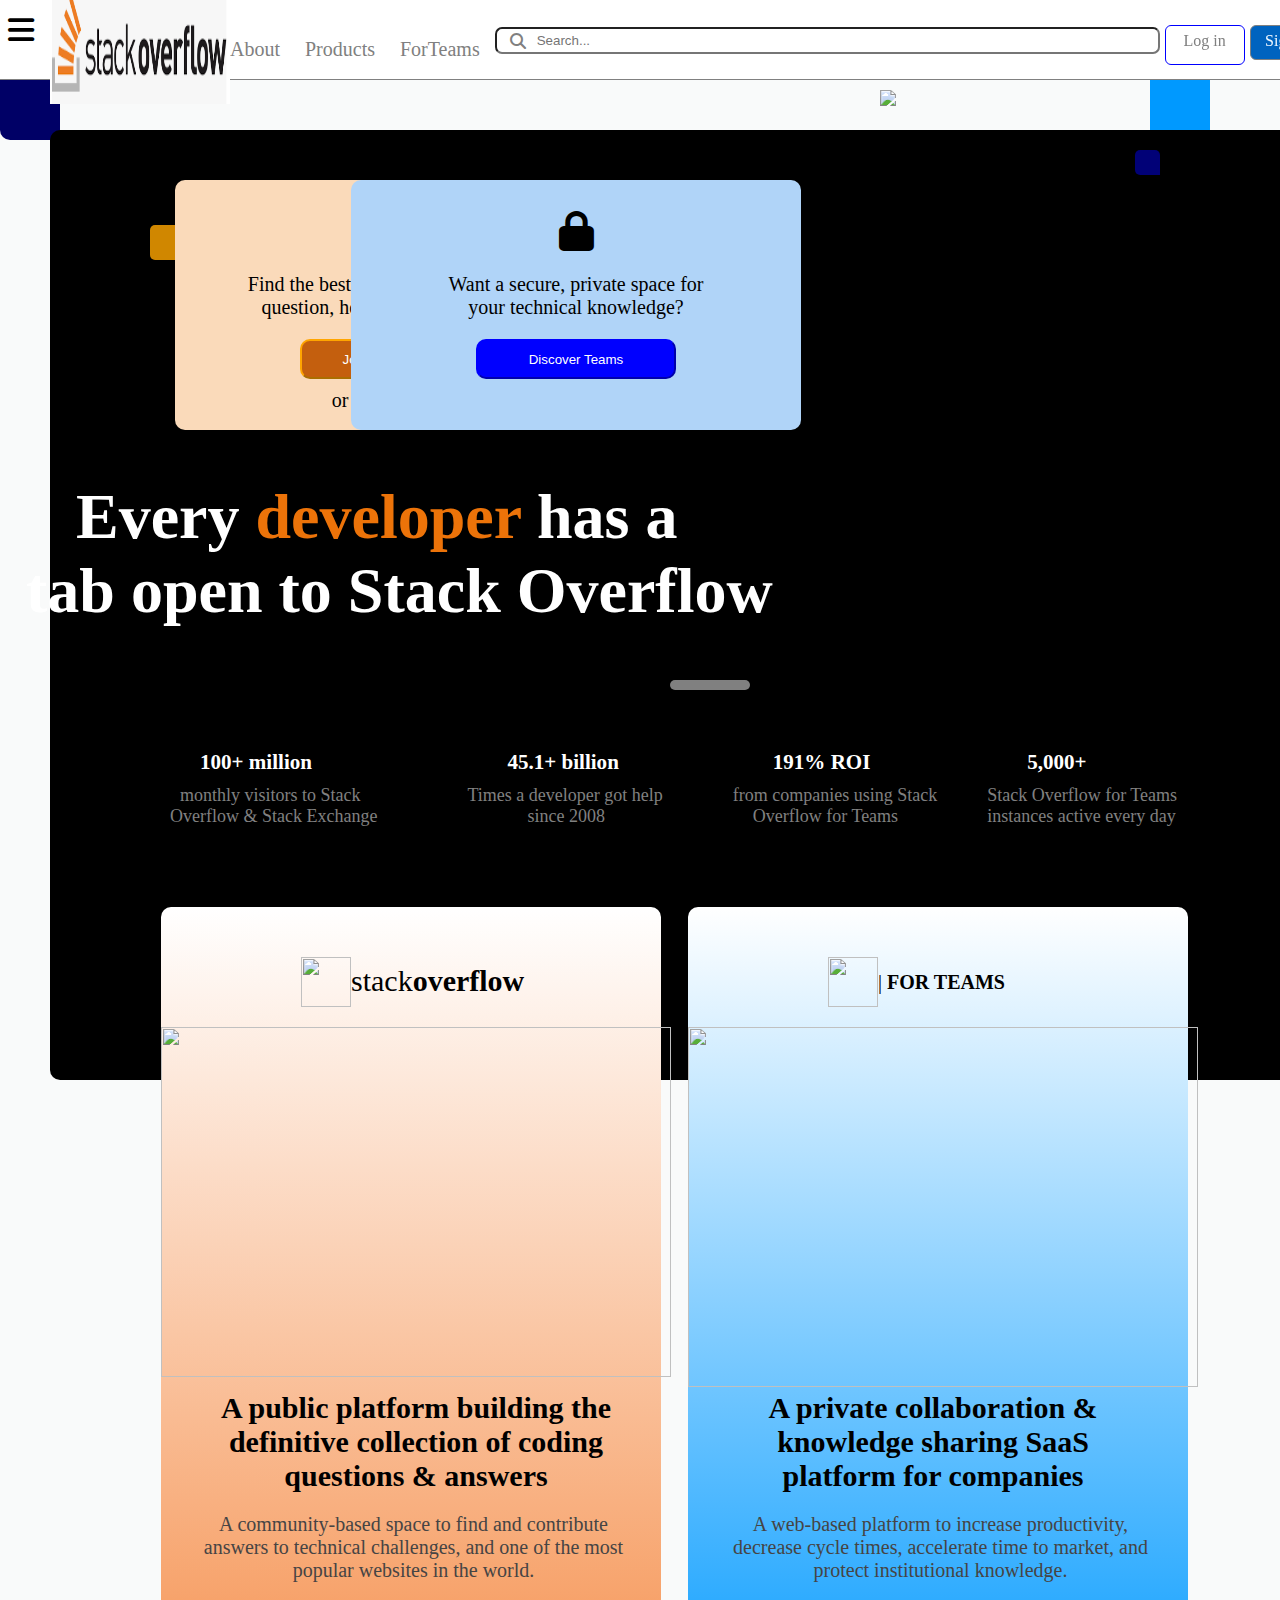
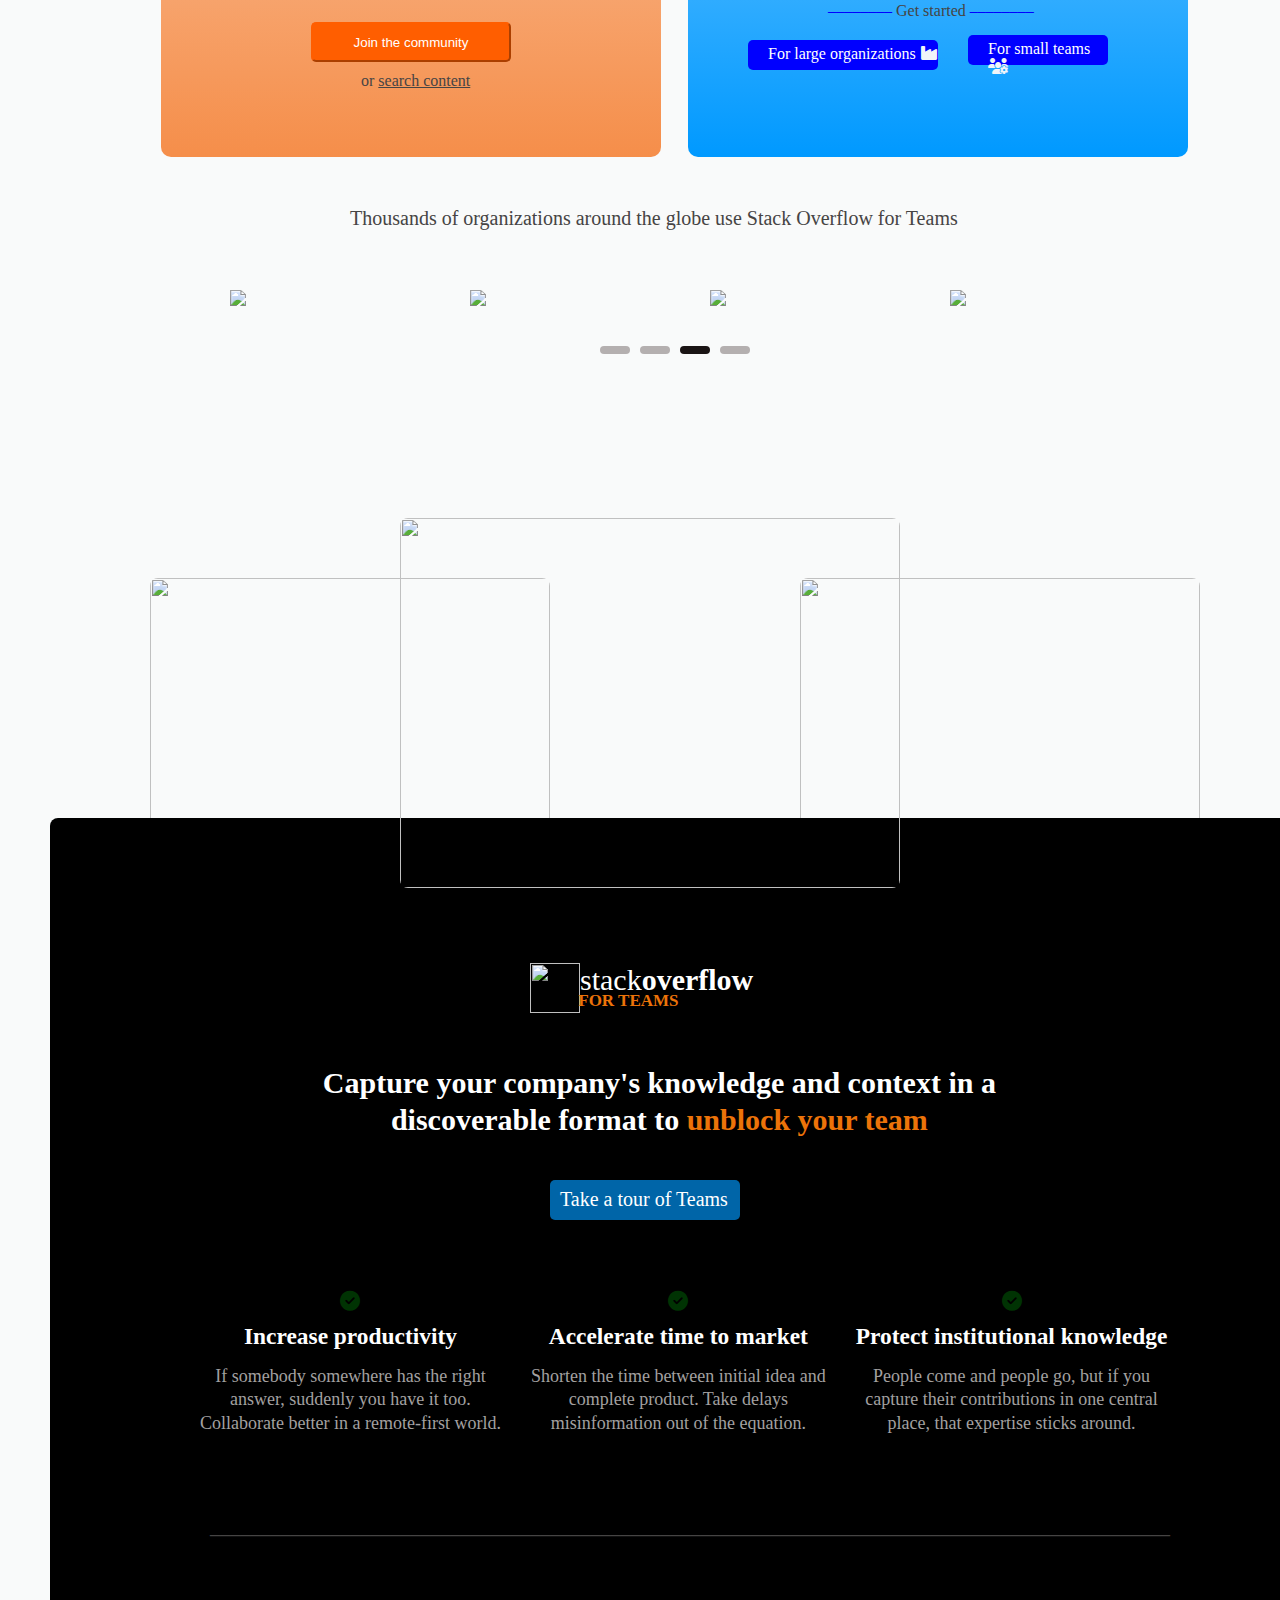
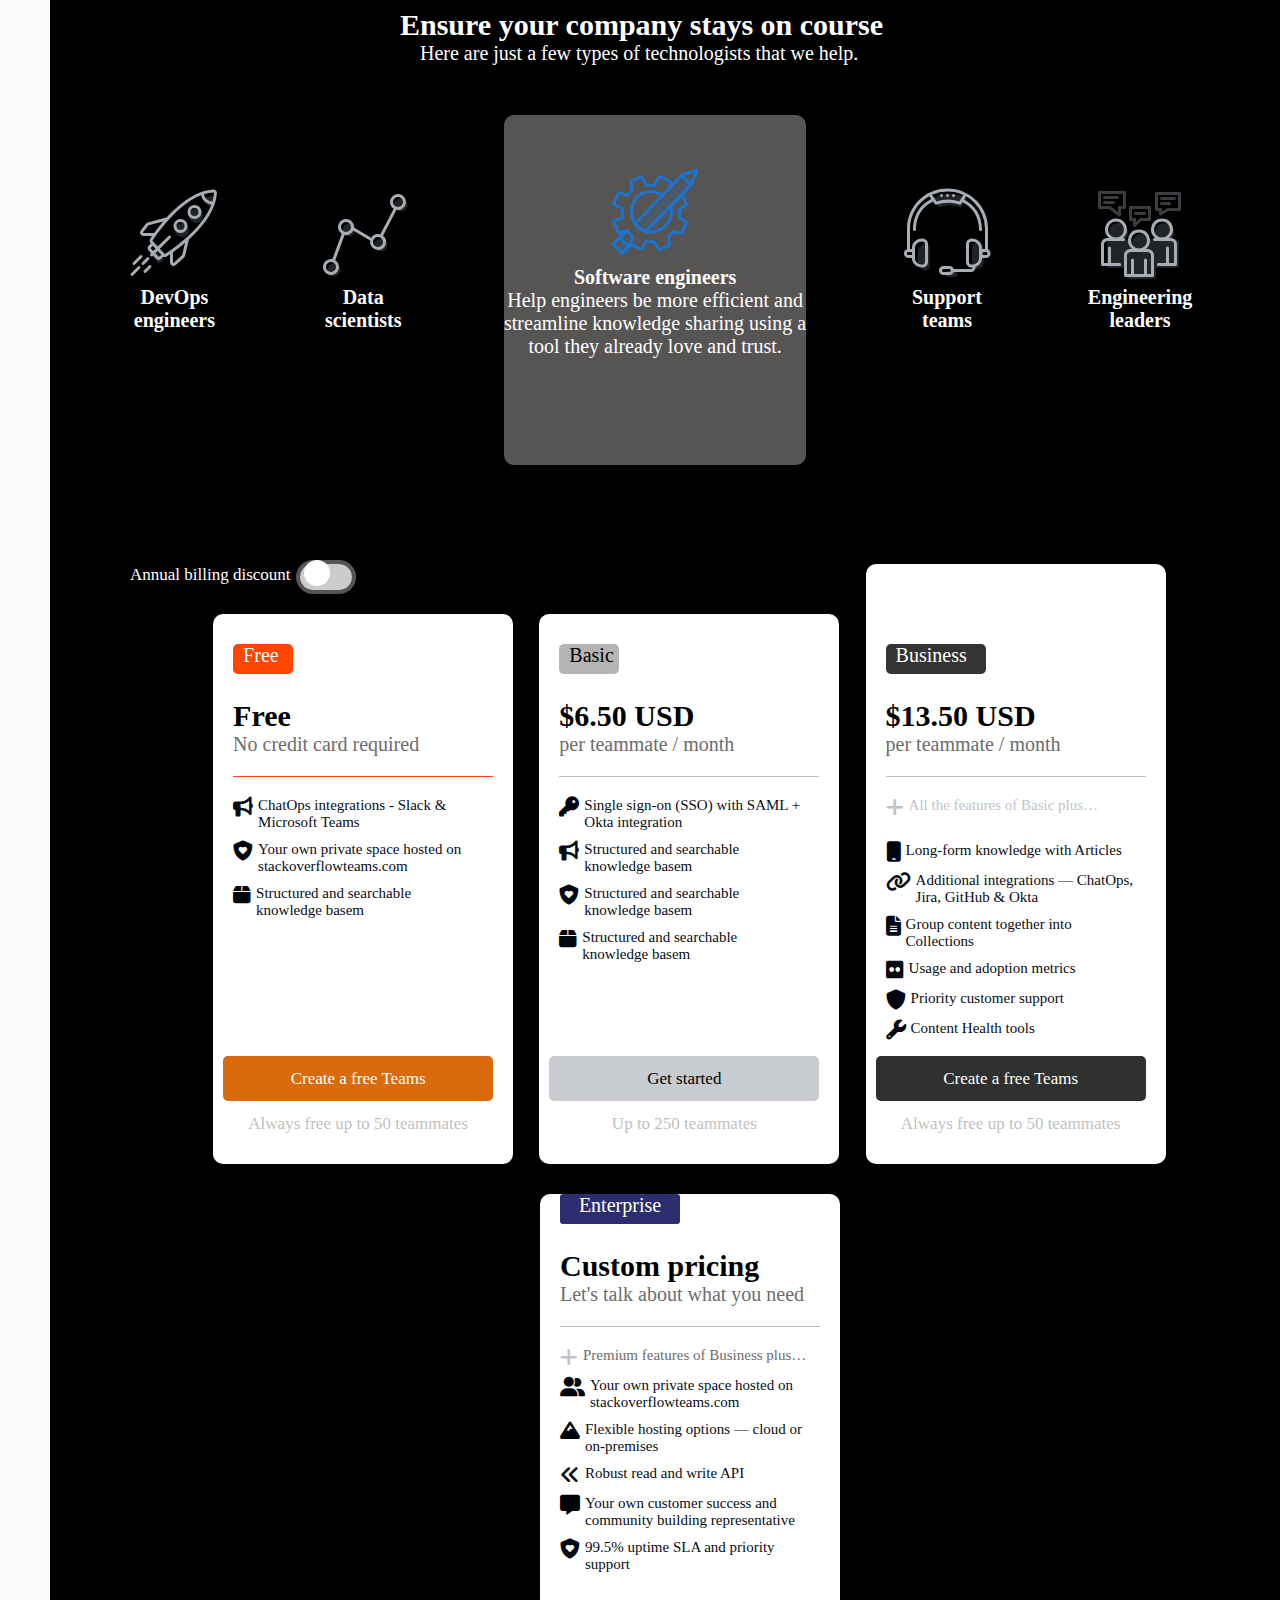
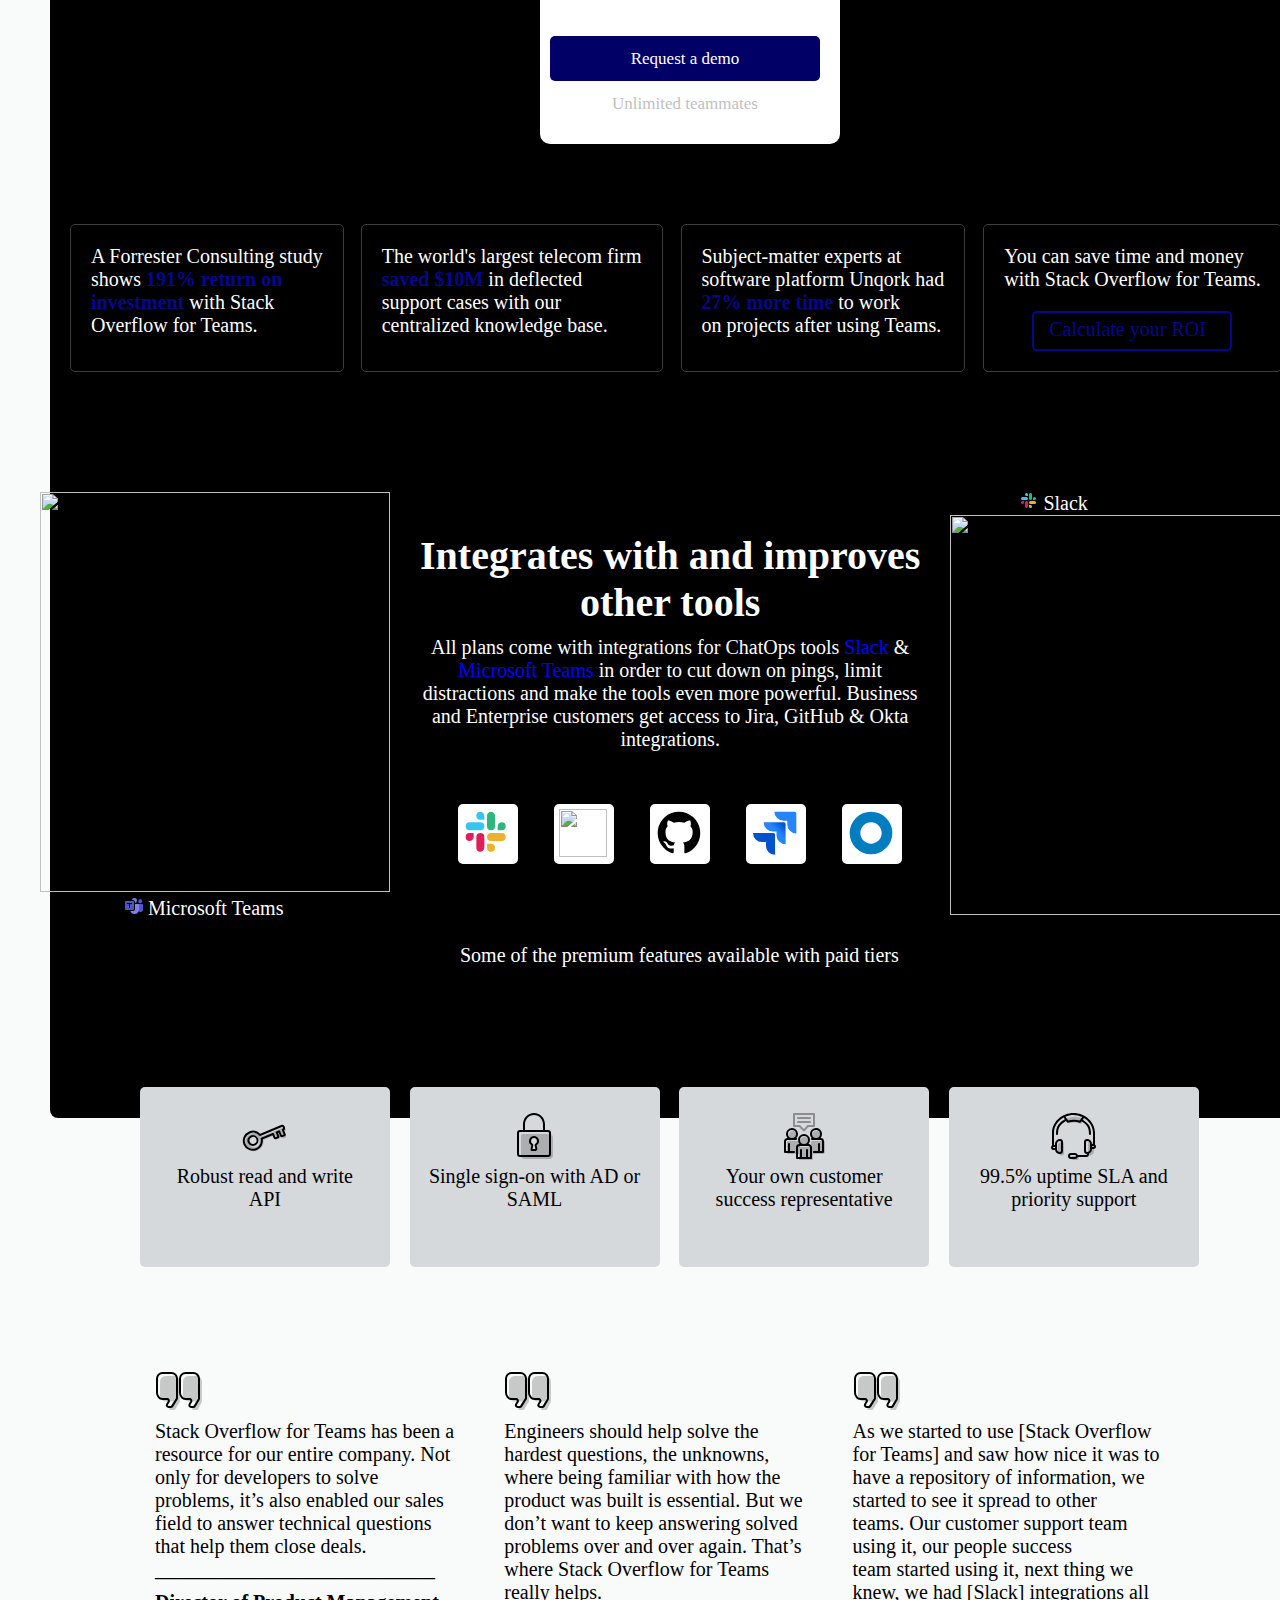
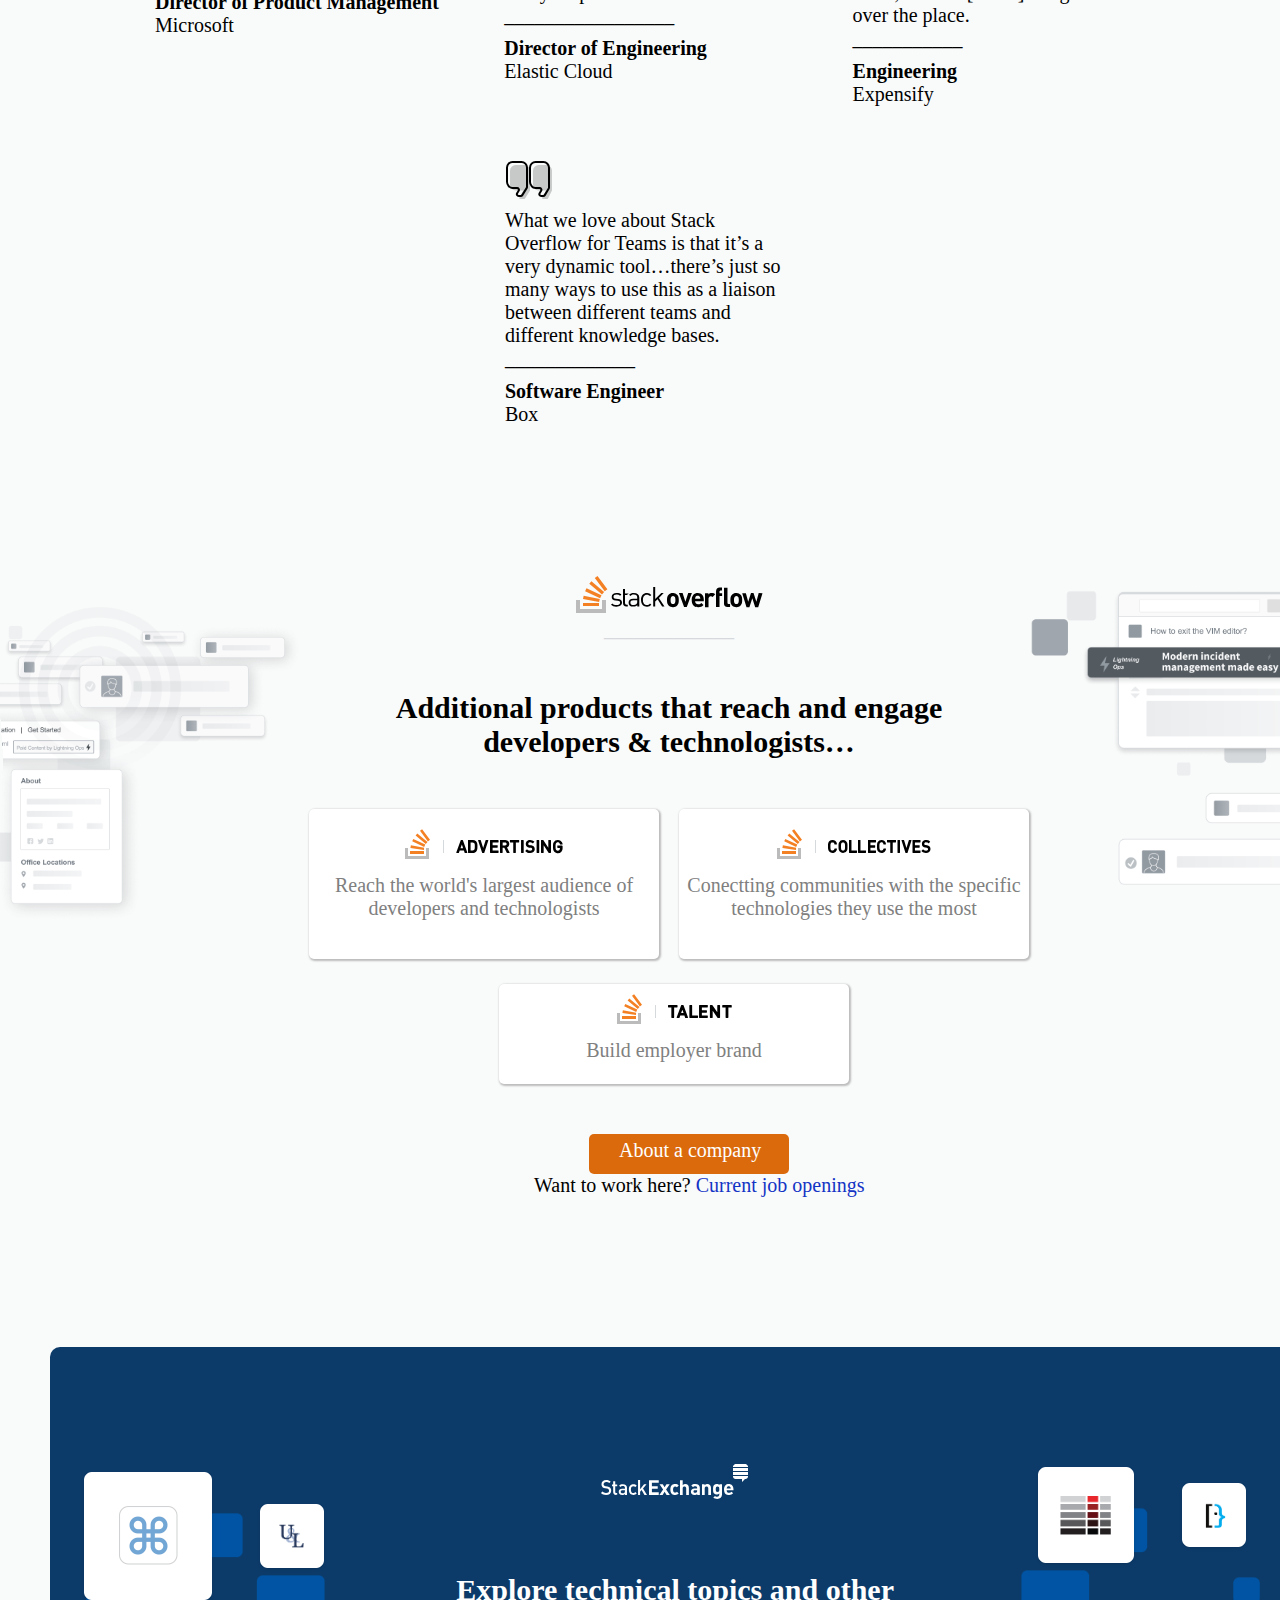
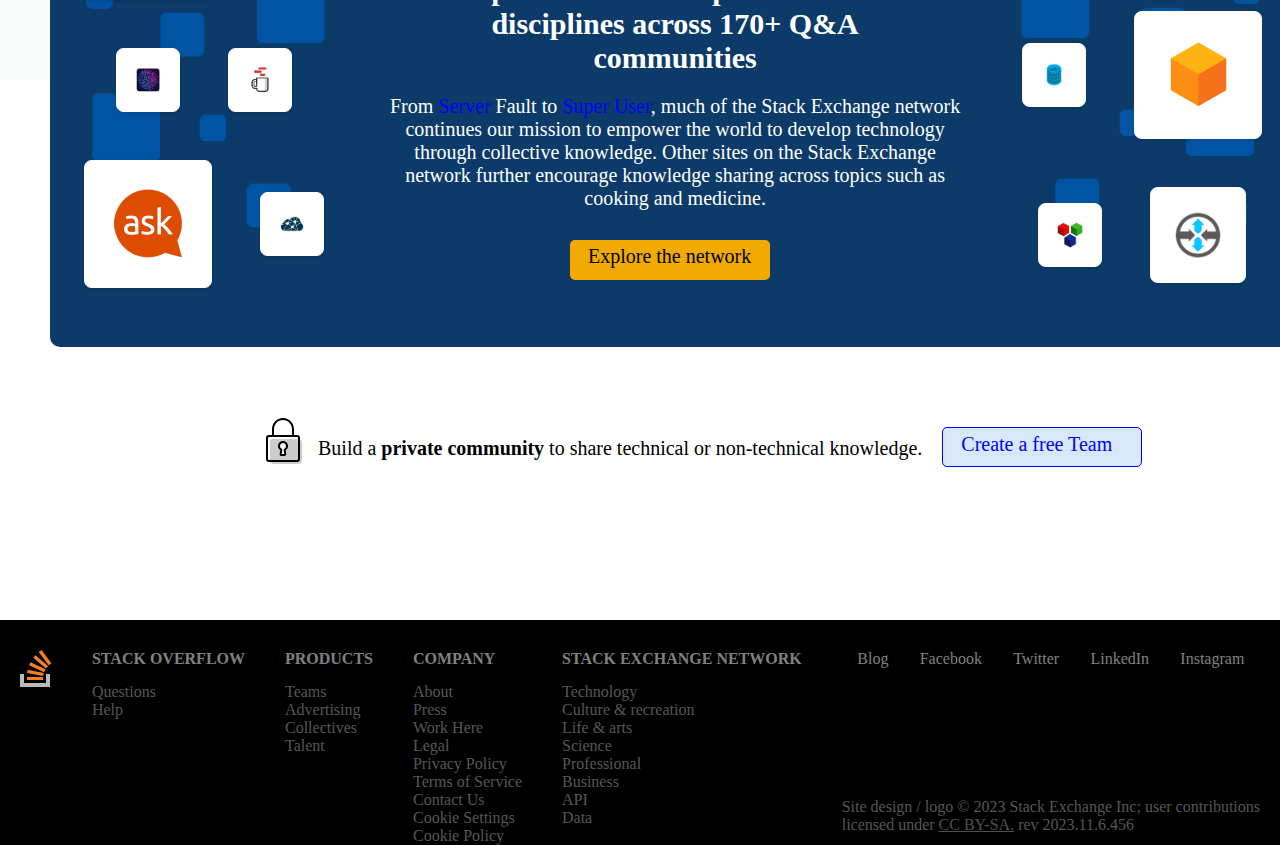
==== commit 5351e94e: "fixbug" ====
--- a/BTLWEb.html
+++ b/BTLWEb.html
@@ -20,7 +20,7 @@
                <a href="" style="color:black; font-size: 20px;"><i class="fa-solid fa-bars fa-xl" style="color: #000000;"></i></a>
                 <a href="Help-improve.html" class="topbar_logo" style="position: relative; right: 35px;">
                 <div class="logo_overflow" style="margin-left: -10px;">
-                    <img src="BTLimg/logoStack.png" style="width: 120px; heght:80px;">
+                    <img src="BTLimg/logoStack.png" style="width: 120px; height :80px;">
                 </div>
             
                 </a>
@@ -43,7 +43,7 @@
                 <li class="logIn" style="border: 1px solid blue; color: blue;">
                     <a href="https://stackoverflow.com/users/login?ssrc=head&returnurl=https%3a%2f%2fstackoverflow.com%2f" >Log in</a>
                 </li>
-                <li class="SignUp" style="">
+                <li class="SignUp" >
                     <a href="https://stackoverflow.com/users/signup?ssrc=head">Sign up</a>
                 </li>
 
@@ -70,7 +70,7 @@
                             <div style="position:relative; right:150px; top:45px;">
                                 <div class="my-box ">
                                 </div>
-                                <div class="my-box " style="background-color:#ec7309; background-color:transpanrent; opacity:0.2; position:relative; left:35px; border-radius:0 5px 5px 5px;">
+                                <div class="my-box " style="background-color:#ec7309; background-color: transparent; opacity:0.2; position:relative; left:35px; border-radius:0 5px 5px 5px;">
                                 </div>
                                 <img src="https://cdn.sstatic.net/Img/home/illo-code.svg?v=a44cdec68cbc" style="position:relative; left:40px; top:90px;">
                                 
@@ -87,10 +87,10 @@
                                 </div>
                                 <p class="Searchcontent">or <a href="#"><u style="color: #000000;">search content</u></a></p>
                             </div>
-                            <span  style="">
+                            <span >
                                 <div class="my-box " style="background-color: rgb(1, 1, 119); width:25px; height:25px; position:relative; left:500px; top:-30px">
                                 </div>
-                                <div class="my-box " style="background-color: blue; background-color:transpanrent; opacity:0.2; width:25px; height:25px; position:relative; left:525px; top:-30px; border-radius:0 5px 5px 5px;">
+                                <div class="my-box " style="background-color: blue; background-color: transparent; opacity:0.2; width:25px; height:25px; position:relative; left:525px; top:-30px; border-radius:0 5px 5px 5px;">
                                 </div>
                             </span>
                             <img src="https://cdn.sstatic.net/Img/home/illo-code.svg?v=a44cdec68cbc" style="position:relative; left:220px; top:-90px;">
@@ -249,7 +249,7 @@
                                                         </div>
                                                         <div>
                                                         <b>Software engineers</b>
-                                                        <p style="">Help engineers be more efficient and<br> streamline knowledge sharing using a<br> tool they already love and trust.</p>
+                                                        <p >Help engineers be more efficient and<br> streamline knowledge sharing using a<br> tool they already love and trust.</p>
                                                         </div>
                                                     </div>
                                                     <div class="Support_teams">
@@ -428,7 +428,7 @@
                                                     </div>
                                                     
                                                 </div>
-                                                <div class="..">
+                                                <div >
                                                     <div class="Four-box">
                                                         <div class="A-Forrester">
                                                             A Forrester Consulting study <br>shows <b style="color:#07078d;">191% return on <br>investment </b>with Stack <br>Overflow for Teams.
@@ -517,7 +517,7 @@
                                                         </div>
 
                                                         <div id="Mes-two">
-                                                            <div style="">
+                                                            <div >
                                                                 <svg aria-hidden="true" class="fc-blue-400 mb16 svg-spot spotQuote" width="48" height="48" viewBox="0 0 48 48"><path d="M5.01 14.71a5.64 5.64 0 0 1 5.62-5.65h8.75c3.1 0 5.62 2.53 5.62 5.65v19.8l-4.94 8.01a1 1 0 0 1-.85.48h-4.03a1 1 0 0 1-.86-1.5l4.04-6.99h-7.73a5.64 5.64 0 0 1-5.62-5.65V14.7Zm22.99 0a5.61 5.61 0 0 1 5.6-5.65h7.72c3.1 0 5.63 2.53 5.63 5.65v19.8L43 42.45a1 1 0 0 1-.9.55h-4.02a1 1 0 0 1-.88-1.47l3.77-7.02h-7.38A5.61 5.61 0 0 1 28 28.86V14.7Z" opacity=".2"></path><path d="M1 11.66A6.64 6.64 0 0 1 7.62 5h8.79a6.64 6.64 0 0 1 6.62 6.66v19.29a2.8 2.8 0 0 1-.42 1.47l-4.47 7.25A2.8 2.8 0 0 1 15.75 41h-2.09a2.8 2.8 0 0 1-2.39-4.27l1.54-2.5a.8.8 0 0 0-.68-1.23h-4.5c-1.9 0-3.57-.94-4.73-2.27A7.59 7.59 0 0 1 1 25.8V11.66ZM7.62 7A4.64 4.64 0 0 0 3 11.66V25.8c0 1.3.53 2.62 1.4 3.61A4.34 4.34 0 0 0 7.62 31h4.5a2.8 2.8 0 0 1 2.4 4.27l-1.54 2.5a.8.8 0 0 0 .68 1.23h2.1a.8.8 0 0 0 .68-.38l4.47-7.25a.8.8 0 0 0 .12-.42v-19.3A4.64 4.64 0 0 0 16.41 7H7.62ZM24 11.66A6.64 6.64 0 0 1 30.63 5h7.75A6.64 6.64 0 0 1 45 11.66V31.5c0 .5-.14 1-.4 1.44l-3.96 6.69A2.8 2.8 0 0 1 38.22 41h-2.07a2.8 2.8 0 0 1-2.39-4.27l1.54-2.5a.8.8 0 0 0-.68-1.23h-4c-1.9 0-3.55-.94-4.72-2.27A7.59 7.59 0 0 1 24 25.8V11.66ZM30.63 7A4.64 4.64 0 0 0 26 11.66V25.8c0 1.3.53 2.62 1.4 3.61A4.34 4.34 0 0 0 30.63 31h3.99A2.8 2.8 0 0 1 37 35.27l-1.54 2.5a.8.8 0 0 0 .68 1.23h2.07a.8.8 0 0 0 .7-.4l3.97-6.68a.8.8 0 0 0 .11-.42V11.66A4.64 4.64 0 0 0 38.38 7h-7.76Z"></path></svg>
                                                                 <p>Engineers should help solve the <br>hardest questions, the unknowns, <br>where being familiar with how the <br>product was built is essential. But we <br>don’t want to keep answering solved <br>problems over and over again. That’s <br>where Stack Overflow for Teams <br>really helps.</p>
                                                                 <span>_________________</span>
